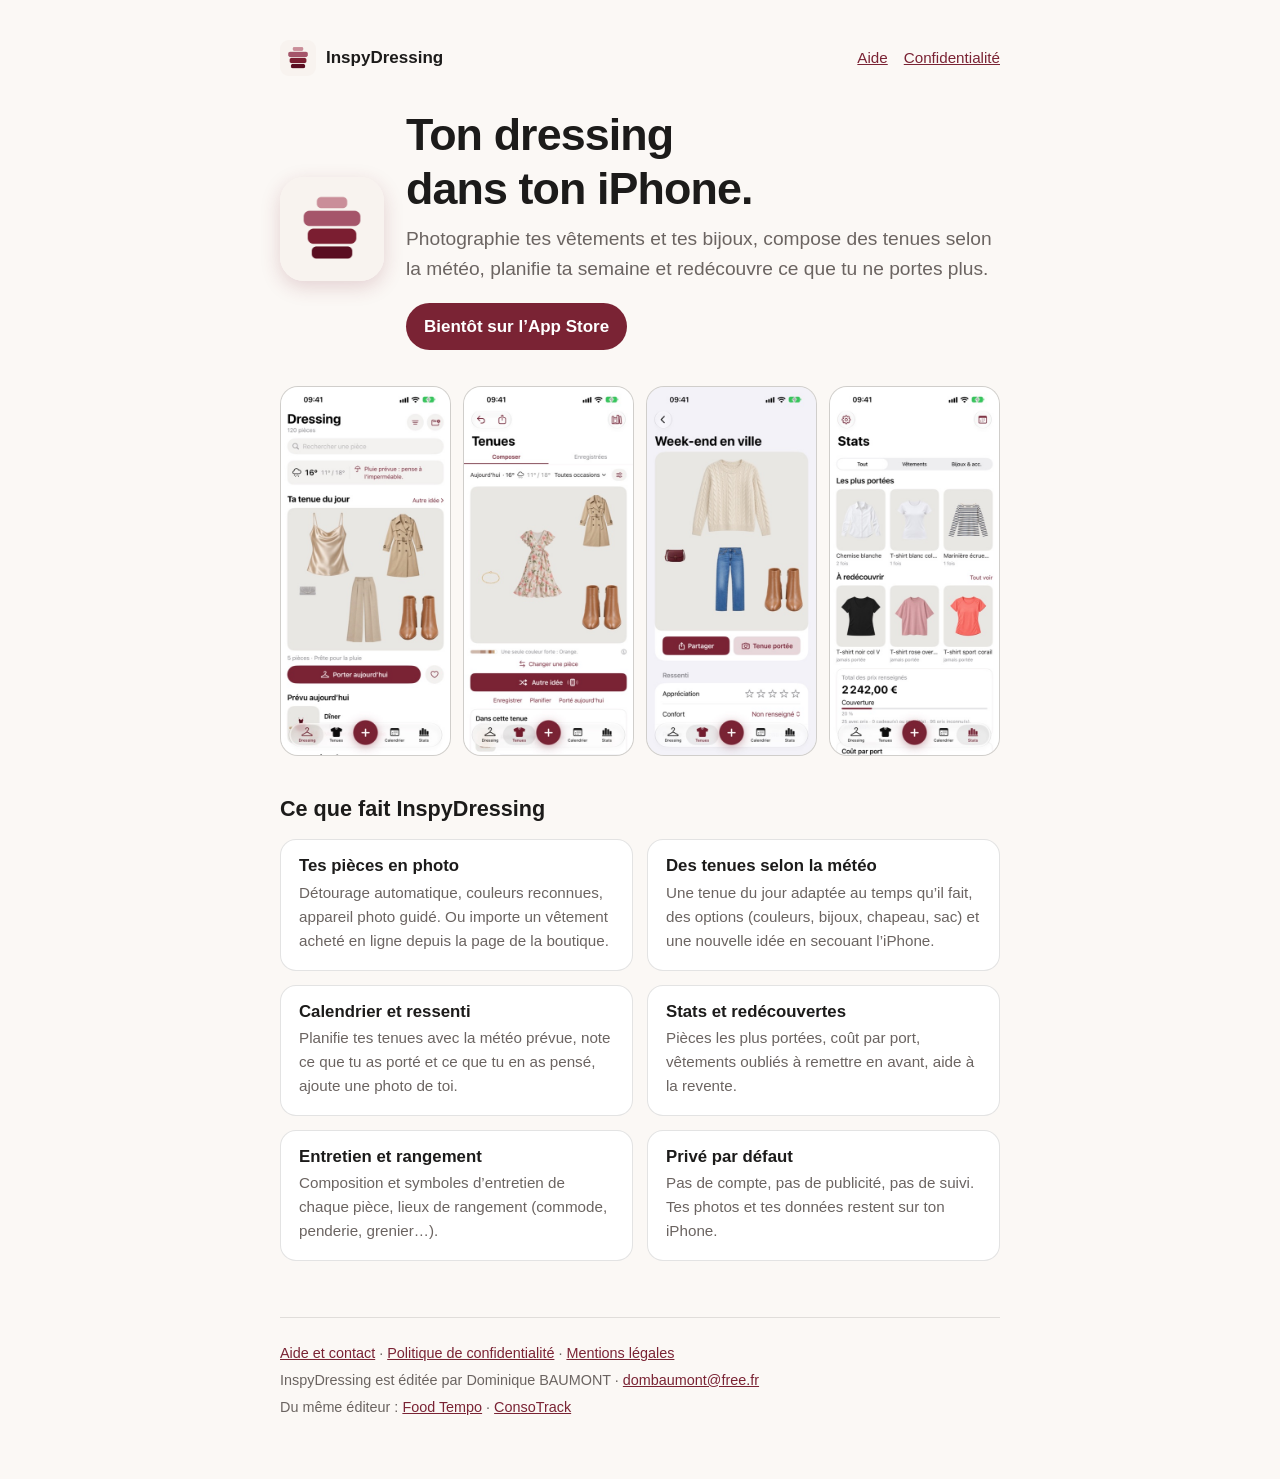
==== index.html @ 8d3197d7 "Publier le site InspyDressing : accueil, confidentialité et aide Co-Authored-By: Claude Opus 5.5 <no" ====
<!doctype html>
<html lang="fr">
<head>
<meta charset="utf-8">
<meta name="viewport" content="width=device-width, initial-scale=1, viewport-fit=cover">
<title>InspyDressing – Ton dressing dans ton iPhone</title>
<meta name="description" content="InspyDressing range ton dressing dans ton iPhone : tes vêtements en photo, des tenues selon la météo, un calendrier et des stats. Tes données restent sur ton iPhone.">
<meta property="og:title" content="InspyDressing">
<meta property="og:description" content="Ton dressing dans ton iPhone : des tenues selon la météo, sans compte ni publicité.">
<meta property="og:image" content="https://dombaumont.github.io/inspydressing/img/icone.png">
<link rel="icon" href="img/icone.png">
<link rel="apple-touch-icon" href="img/apple-touch-icon.png">
<link rel="stylesheet" href="style.css">
</head>
<body>
<div class="page">
  <nav class="top">
    <a class="brand" href="./"><img src="img/icone.png" alt="">InspyDressing</a>
    <div class="links"><a href="aide.html">Aide</a><a href="confidentialite.html">Confidentialité</a></div>
  </nav>

  <header class="hero">
    <img src="img/icone.png" alt="Icône d’InspyDressing">
    <div>
      <h1>Ton dressing dans ton iPhone.</h1>
      <p class="lead">Photographie tes vêtements et tes bijoux, compose des tenues selon la météo, planifie ta semaine et redécouvre ce que tu ne portes plus.</p>
      <span class="badge">Bientôt sur l’App Store</span>
    </div>
  </header>

  <div class="shots">
    <img src="img/01-accueil.jpg" alt="Accueil : météo du jour et tenue du jour" loading="lazy">
    <img src="img/03-composer.jpg" alt="Composer une tenue" loading="lazy">
    <img src="img/05-tenue.jpg" alt="Une tenue enregistrée, avec partage et photo portée" loading="lazy">
    <img src="img/08-stats.jpg" alt="Statistiques : pièces les plus portées et à redécouvrir" loading="lazy">
  </div>

  <h2>Ce que fait InspyDressing</h2>
  <div class="features">
    <div class="feature"><h3>Tes pièces en photo</h3><p>Détourage automatique, couleurs reconnues, appareil photo guidé. Ou importe un vêtement acheté en ligne depuis la page de la boutique.</p></div>
    <div class="feature"><h3>Des tenues selon la météo</h3><p>Une tenue du jour adaptée au temps qu’il fait, des options (couleurs, bijoux, chapeau, sac) et une nouvelle idée en secouant l’iPhone.</p></div>
    <div class="feature"><h3>Calendrier et ressenti</h3><p>Planifie tes tenues avec la météo prévue, note ce que tu as porté et ce que tu en as pensé, ajoute une photo de toi.</p></div>
    <div class="feature"><h3>Stats et redécouvertes</h3><p>Pièces les plus portées, coût par port, vêtements oubliés à remettre en avant, aide à la revente.</p></div>
    <div class="feature"><h3>Entretien et rangement</h3><p>Composition et symboles d’entretien de chaque pièce, lieux de rangement (commode, penderie, grenier…).</p></div>
    <div class="feature"><h3>Privé par défaut</h3><p>Pas de compte, pas de publicité, pas de suivi. Tes photos et tes données restent sur ton iPhone.</p></div>
  </div>

  <footer>
    <p><a href="aide.html">Aide et contact</a> · <a href="confidentialite.html">Politique de confidentialité</a> · <a href="confidentialite.html#mentions">Mentions légales</a></p>
    <p>InspyDressing est éditée par Dominique BAUMONT · <a href="mailto:dombaumont@free.fr">dombaumont@free.fr</a></p>
    <p>Du même éditeur : <a href="https://dombaumont.github.io/foodtempo/">Food Tempo</a> · <a href="https://dombaumont.github.io/ConsoTrack/">ConsoTrack</a></p>
  </footer>
</div>
</body>
</html>
---- style.css ----
:root {
  --bg: #fbf8f5; --surface: #ffffff; --ink: #1c1b1a; --muted: #6b6461;
  --line: rgba(28, 27, 26, 0.12); --accent: #7a2334; --accent-ink: #ffffff; --soft: #f6e8ea;
  --studio: #e9e7e3;
  color-scheme: light;
}
@media (prefers-color-scheme: dark) {
  :root:not([data-theme="light"]) {
    --bg: #141312; --surface: #1e1d1c; --ink: #edebe8; --muted: #a8a19d;
    --line: rgba(237, 235, 232, 0.12); --accent: #e3a0ab; --accent-ink: #141312; --soft: #3a2026;
    --studio: #2a2826;
    color-scheme: dark;
  }
}
:root[data-theme="dark"] {
  --bg: #141312; --surface: #1e1d1c; --ink: #edebe8; --muted: #a8a19d;
  --line: rgba(237, 235, 232, 0.12); --accent: #e3a0ab; --accent-ink: #141312; --soft: #3a2026;
  --studio: #2a2826;
  color-scheme: dark;
}

* { box-sizing: border-box; }
body {
  margin: 0; background: var(--bg); color: var(--ink);
  font: 17px/1.6 -apple-system, BlinkMacSystemFont, "SF Pro Text", "Helvetica Neue", Arial, sans-serif;
  -webkit-text-size-adjust: 100%;
}
.page {
  max-width: 760px; margin: 0 auto;
  padding-block: 40px 56px;
  padding-left: max(20px, env(safe-area-inset-left, 0px));
  padding-right: max(20px, env(safe-area-inset-right, 0px));
}
h1, h2, h3 { line-height: 1.2; text-wrap: balance; }
h1 { font-size: clamp(2rem, 6vw, 2.8rem); margin: 0 0 8px; letter-spacing: -0.02em; }
h2 { font-size: 1.35rem; margin: 40px 0 10px; }
h3 { font-size: 1.05rem; margin: 26px 0 6px; }
p, li { max-width: 65ch; }
a { color: var(--accent); }
.meta { color: var(--muted); margin: 0 0 28px; }
.summary { background: var(--soft); border-radius: 18px; padding: 18px 22px; }
.summary ul { margin: 8px 0 0; padding-left: 20px; }
.table-wrap { overflow-x: auto; }
table { width: 100%; border-collapse: collapse; font-size: 0.95rem; }
th, td { text-align: left; vertical-align: top; padding: 10px 8px; border-bottom: 1px solid var(--line); }
th { color: var(--muted); font-weight: 600; }
.small { color: var(--muted); font-size: 0.9rem; }
nav.top { display: flex; align-items: center; gap: 12px; margin-bottom: 32px; flex-wrap: wrap; }
nav.top a.brand { display: flex; align-items: center; gap: 10px; color: var(--ink); text-decoration: none; font-weight: 600; }
nav.top img { width: 36px; height: 36px; border-radius: 9px; }
nav.top .links { margin-left: auto; display: flex; gap: 16px; font-size: 0.95rem; }
footer {
  margin-top: 56px; padding-top: 20px; border-top: 1px solid var(--line);
  color: var(--muted); font-size: 0.9rem;
}
footer p { margin: 4px 0; }

/* Home */
.hero { display: grid; grid-template-columns: auto 1fr; gap: 22px; align-items: center; margin-top: 8px; }
.hero img { width: 104px; height: 104px; border-radius: 24px; box-shadow: 0 6px 20px rgba(122, 35, 52, 0.18); }
.hero p.lead { font-size: 1.2rem; color: var(--muted); margin: 0; }
.badge {
  display: inline-block; margin-top: 18px; padding: 10px 18px; border-radius: 999px;
  background: var(--accent); color: var(--accent-ink); font-weight: 600; text-decoration: none;
}
.shots { display: grid; grid-template-columns: repeat(4, minmax(0, 1fr)); gap: 12px; margin: 36px 0 8px; }
.shots img { width: 100%; max-width: 100%; border-radius: 18px; border: 1px solid var(--line); background: var(--studio); }
.features { display: grid; grid-template-columns: repeat(2, minmax(0, 1fr)); gap: 14px; margin-top: 18px; }
.feature { background: var(--surface); border: 1px solid var(--line); border-radius: 16px; padding: 16px 18px; min-width: 0; }
.feature h3 { margin: 0 0 4px; }
.feature p { margin: 0; color: var(--muted); font-size: 0.95rem; }
details { border-bottom: 1px solid var(--line); padding: 12px 0; }
details summary { cursor: pointer; font-weight: 600; }
details p, details ul { margin: 8px 0 0; }

@media (max-width: 640px) {
  .hero { grid-template-columns: 1fr; }
  .shots { grid-template-columns: repeat(2, minmax(0, 1fr)); }
  .features { grid-template-columns: 1fr; }
  nav.top .links { margin-left: 0; width: 100%; }
}
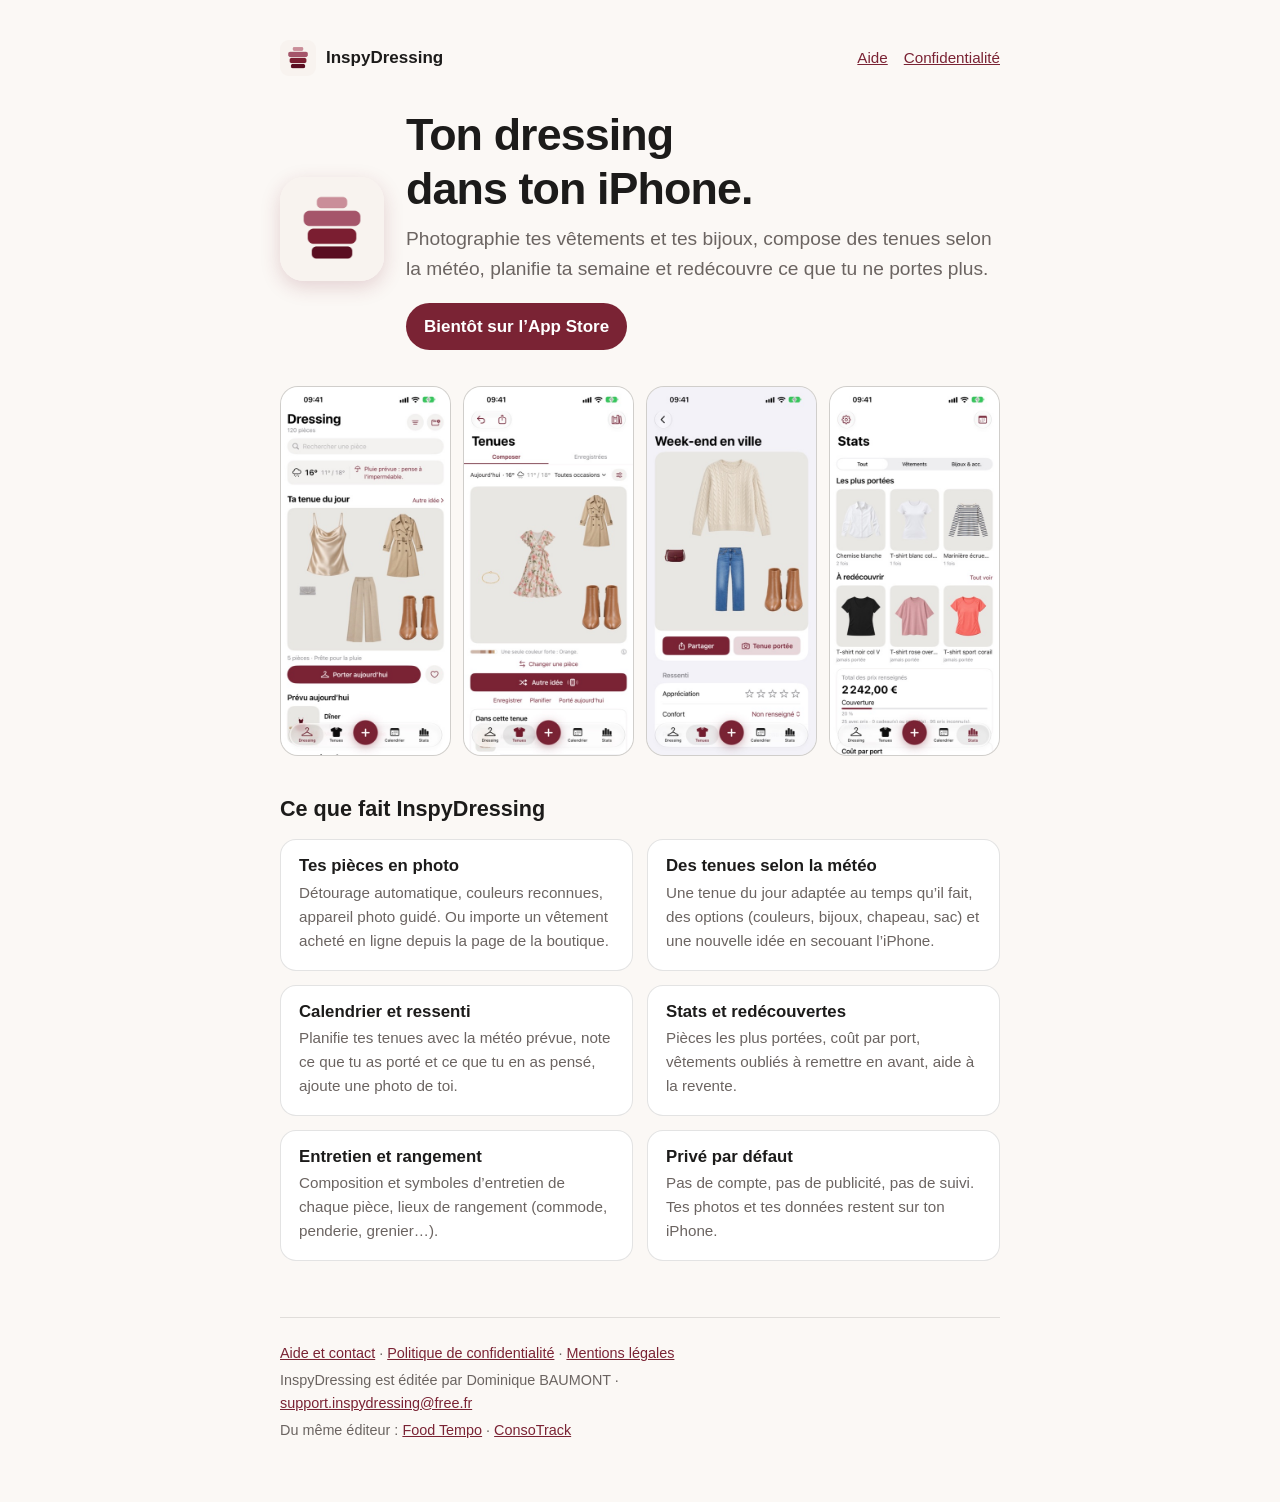
==== commit 2a3684cc: "Utiliser l’adresse support.inspydressing@free.fr comme contact Co-Authored-By: Claude Opus 5.5 <nore" ====
--- a/index.html
+++ b/index.html
@@ -47,7 +47,7 @@
 
   <footer>
     <p><a href="aide.html">Aide et contact</a> · <a href="confidentialite.html">Politique de confidentialité</a> · <a href="confidentialite.html#mentions">Mentions légales</a></p>
-    <p>InspyDressing est éditée par Dominique BAUMONT · <a href="mailto:dombaumont@free.fr">dombaumont@free.fr</a></p>
+    <p>InspyDressing est éditée par Dominique BAUMONT · <a href="mailto:support.inspydressing@free.fr">support.inspydressing@free.fr</a></p>
     <p>Du même éditeur : <a href="https://dombaumont.github.io/foodtempo/">Food Tempo</a> · <a href="https://dombaumont.github.io/ConsoTrack/">ConsoTrack</a></p>
   </footer>
 </div>
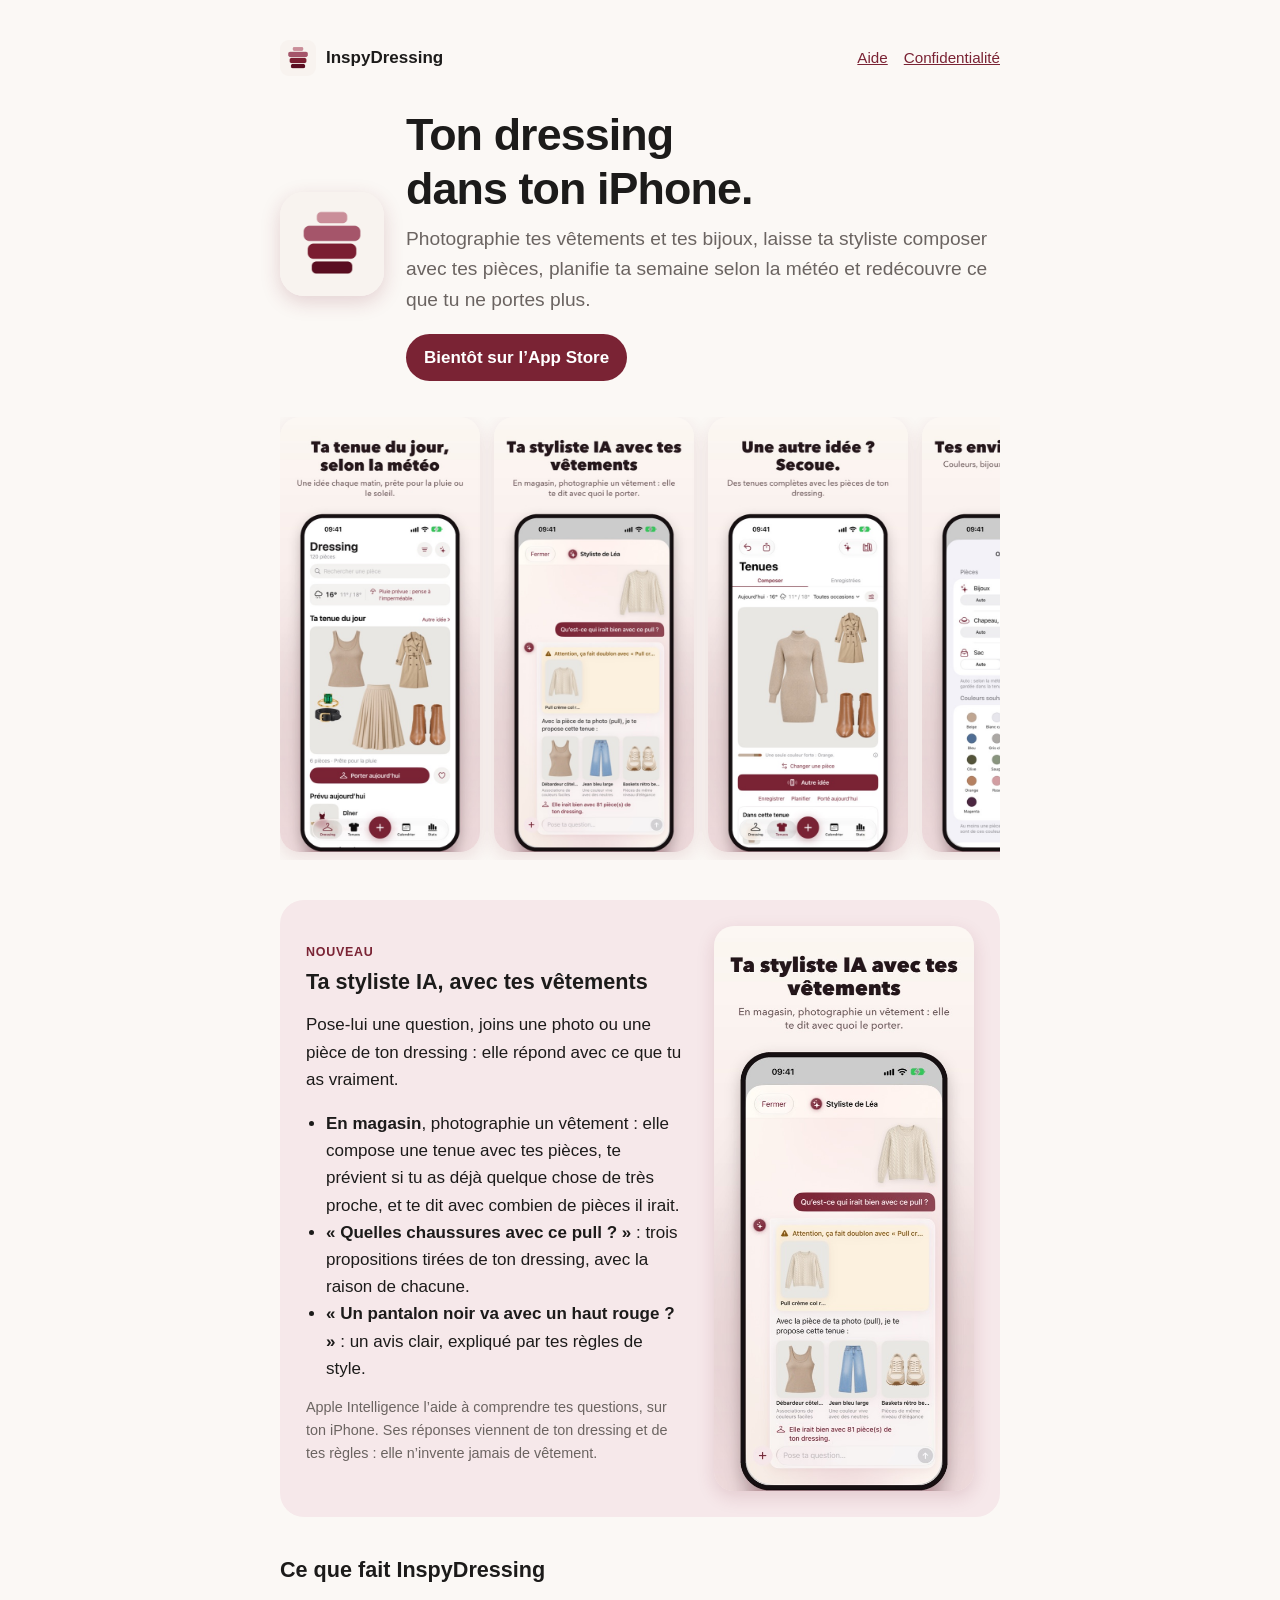
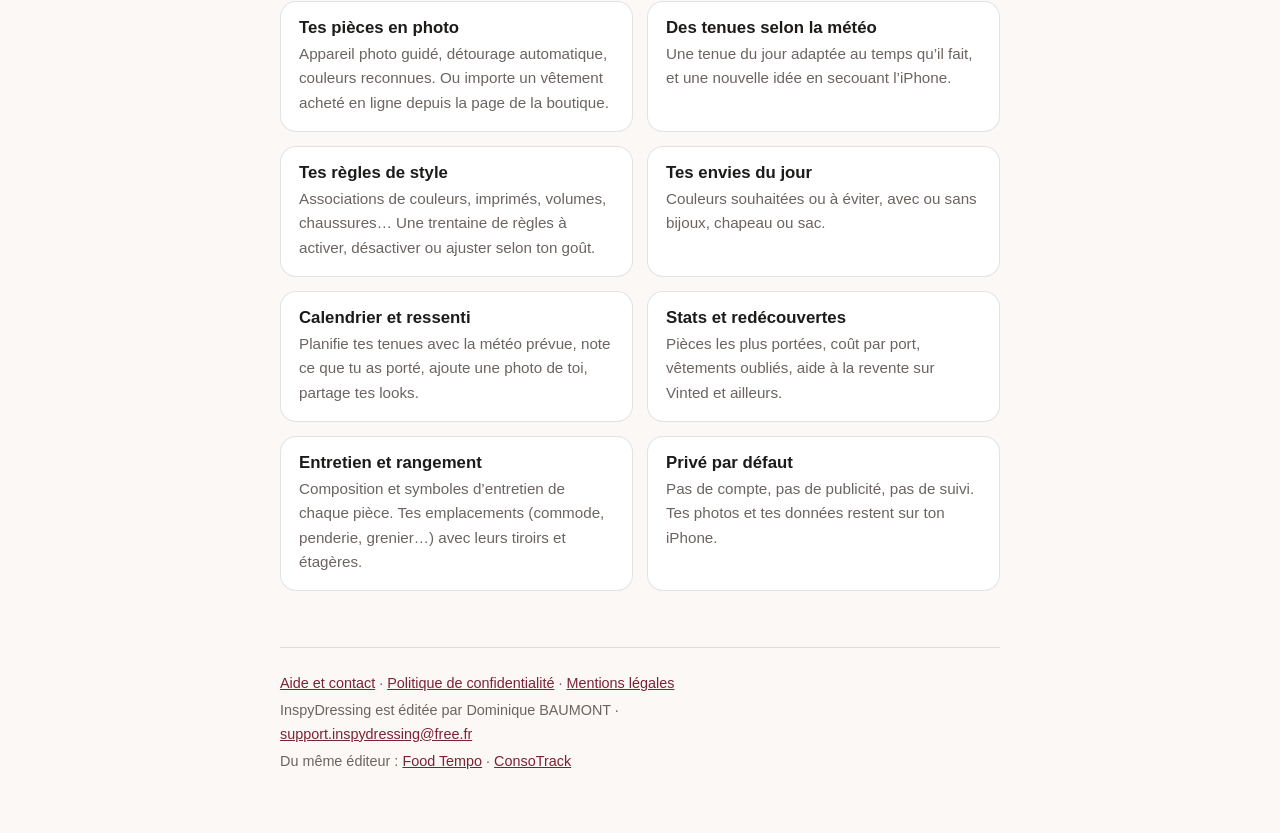
==== commit 35ddde3b: "Mettre à jour le site : styliste IA, nouvelles captures, aide et confidentialité Co-Authored-By: Cla" ====
--- a/index.html
+++ b/index.html
@@ -3,11 +3,11 @@
 <head>
 <meta charset="utf-8">
 <meta name="viewport" content="width=device-width, initial-scale=1, viewport-fit=cover">
-<title>InspyDressing – Ton dressing dans ton iPhone</title>
-<meta name="description" content="InspyDressing range ton dressing dans ton iPhone : tes vêtements en photo, des tenues selon la météo, un calendrier et des stats. Tes données restent sur ton iPhone.">
+<title>InspyDressing – Ton dressing et ta styliste IA</title>
+<meta name="description" content="InspyDressing range ton dressing dans ton iPhone : tes vêtements en photo, une styliste IA qui compose avec tes pièces, des tenues selon la météo. Tes données restent sur ton iPhone.">
 <meta property="og:title" content="InspyDressing">
-<meta property="og:description" content="Ton dressing dans ton iPhone : des tenues selon la météo, sans compte ni publicité.">
-<meta property="og:image" content="https://dombaumont.github.io/inspydressing/img/icone.png">
+<meta property="og:description" content="Ton dressing dans ton iPhone, avec une styliste IA qui compose avec tes vêtements. Sans compte ni publicité.">
+<meta property="og:image" content="https://dombaumont.github.io/inspydressing/img/02-styliste.jpg">
 <link rel="icon" href="img/icone.png">
 <link rel="apple-touch-icon" href="img/apple-touch-icon.png">
 <link rel="stylesheet" href="style.css">
@@ -23,25 +23,44 @@
     <img src="img/icone.png" alt="Icône d’InspyDressing">
     <div>
       <h1>Ton dressing dans ton iPhone.</h1>
-      <p class="lead">Photographie tes vêtements et tes bijoux, compose des tenues selon la météo, planifie ta semaine et redécouvre ce que tu ne portes plus.</p>
+      <p class="lead">Photographie tes vêtements et tes bijoux, laisse ta styliste composer avec tes pièces, planifie ta semaine selon la météo et redécouvre ce que tu ne portes plus.</p>
       <span class="badge">Bientôt sur l’App Store</span>
     </div>
   </header>
 
-  <div class="shots">
-    <img src="img/01-accueil.jpg" alt="Accueil : météo du jour et tenue du jour" loading="lazy">
-    <img src="img/03-composer.jpg" alt="Composer une tenue" loading="lazy">
-    <img src="img/05-tenue.jpg" alt="Une tenue enregistrée, avec partage et photo portée" loading="lazy">
-    <img src="img/08-stats.jpg" alt="Statistiques : pièces les plus portées et à redécouvrir" loading="lazy">
+  <div class="shots" role="list" aria-label="Captures de l’app">
+    <img role="listitem" src="img/01-accueil.jpg" alt="Ta tenue du jour, selon la météo" loading="lazy">
+    <img role="listitem" src="img/02-styliste.jpg" alt="Ta styliste IA avec tes vêtements" loading="lazy">
+    <img role="listitem" src="img/03-composer.jpg" alt="Une autre idée de tenue en secouant l’iPhone" loading="lazy">
+    <img role="listitem" src="img/05-options.jpg" alt="Options de la tenue : couleurs, bijoux, chapeau, sac" loading="lazy">
+    <img role="listitem" src="img/09-stats.jpg" alt="Redécouvre ton dressing : statistiques" loading="lazy">
+    <img role="listitem" src="img/10-fiche.jpg" alt="Chaque pièce en détail" loading="lazy">
   </div>
+
+  <section class="highlight">
+    <div>
+      <span class="tag">Nouveau</span>
+      <h2>Ta styliste IA, avec tes vêtements</h2>
+      <p>Pose-lui une question, joins une photo ou une pièce de ton dressing : elle répond avec ce que tu as vraiment.</p>
+      <ul>
+        <li><strong>En magasin</strong>, photographie un vêtement : elle compose une tenue avec tes pièces, te prévient si tu as déjà quelque chose de très proche, et te dit avec combien de pièces il irait.</li>
+        <li><strong>« Quelles chaussures avec ce pull ? »</strong> : trois propositions tirées de ton dressing, avec la raison de chacune.</li>
+        <li><strong>« Un pantalon noir va avec un haut rouge ? »</strong> : un avis clair, expliqué par tes règles de style.</li>
+      </ul>
+      <p class="small">Apple Intelligence l’aide à comprendre tes questions, sur ton iPhone. Ses réponses viennent de ton dressing et de tes règles : elle n’invente jamais de vêtement.</p>
+    </div>
+    <img src="img/02-styliste.jpg" alt="La styliste propose une tenue autour d’un pull photographié en magasin" loading="lazy">
+  </section>
 
   <h2>Ce que fait InspyDressing</h2>
   <div class="features">
-    <div class="feature"><h3>Tes pièces en photo</h3><p>Détourage automatique, couleurs reconnues, appareil photo guidé. Ou importe un vêtement acheté en ligne depuis la page de la boutique.</p></div>
-    <div class="feature"><h3>Des tenues selon la météo</h3><p>Une tenue du jour adaptée au temps qu’il fait, des options (couleurs, bijoux, chapeau, sac) et une nouvelle idée en secouant l’iPhone.</p></div>
-    <div class="feature"><h3>Calendrier et ressenti</h3><p>Planifie tes tenues avec la météo prévue, note ce que tu as porté et ce que tu en as pensé, ajoute une photo de toi.</p></div>
-    <div class="feature"><h3>Stats et redécouvertes</h3><p>Pièces les plus portées, coût par port, vêtements oubliés à remettre en avant, aide à la revente.</p></div>
-    <div class="feature"><h3>Entretien et rangement</h3><p>Composition et symboles d’entretien de chaque pièce, lieux de rangement (commode, penderie, grenier…).</p></div>
+    <div class="feature"><h3>Tes pièces en photo</h3><p>Appareil photo guidé, détourage automatique, couleurs reconnues. Ou importe un vêtement acheté en ligne depuis la page de la boutique.</p></div>
+    <div class="feature"><h3>Des tenues selon la météo</h3><p>Une tenue du jour adaptée au temps qu’il fait, et une nouvelle idée en secouant l’iPhone.</p></div>
+    <div class="feature"><h3>Tes règles de style</h3><p>Associations de couleurs, imprimés, volumes, chaussures… Une trentaine de règles à activer, désactiver ou ajuster selon ton goût.</p></div>
+    <div class="feature"><h3>Tes envies du jour</h3><p>Couleurs souhaitées ou à éviter, avec ou sans bijoux, chapeau ou sac.</p></div>
+    <div class="feature"><h3>Calendrier et ressenti</h3><p>Planifie tes tenues avec la météo prévue, note ce que tu as porté, ajoute une photo de toi, partage tes looks.</p></div>
+    <div class="feature"><h3>Stats et redécouvertes</h3><p>Pièces les plus portées, coût par port, vêtements oubliés, aide à la revente sur Vinted et ailleurs.</p></div>
+    <div class="feature"><h3>Entretien et rangement</h3><p>Composition et symboles d’entretien de chaque pièce. Tes emplacements (commode, penderie, grenier…) avec leurs tiroirs et étagères.</p></div>
     <div class="feature"><h3>Privé par défaut</h3><p>Pas de compte, pas de publicité, pas de suivi. Tes photos et tes données restent sur ton iPhone.</p></div>
   </div>
 
--- a/style.css
+++ b/style.css
@@ -63,8 +63,26 @@
   display: inline-block; margin-top: 18px; padding: 10px 18px; border-radius: 999px;
   background: var(--accent); color: var(--accent-ink); font-weight: 600; text-decoration: none;
 }
-.shots { display: grid; grid-template-columns: repeat(4, minmax(0, 1fr)); gap: 12px; margin: 36px 0 8px; }
-.shots img { width: 100%; max-width: 100%; border-radius: 18px; border: 1px solid var(--line); background: var(--studio); }
+.shots {
+  display: grid; grid-auto-flow: column; grid-auto-columns: minmax(200px, 1fr);
+  gap: 14px; margin: 36px 0 8px; overflow-x: auto; scroll-snap-type: x mandatory;
+  padding-bottom: 8px; -webkit-overflow-scrolling: touch;
+}
+.shots img {
+  width: 100%; max-width: 100%; border-radius: 20px; scroll-snap-align: start;
+  box-shadow: 0 6px 18px rgba(122, 35, 52, 0.12);
+}
+.highlight {
+  display: grid; grid-template-columns: minmax(0, 1fr) minmax(0, 260px); gap: 28px; align-items: center;
+  background: var(--soft); border-radius: 24px; padding: 26px; margin-top: 40px;
+}
+.highlight h2 { margin-top: 0; }
+.highlight img { width: 100%; max-width: 100%; border-radius: 20px; box-shadow: 0 6px 18px rgba(122, 35, 52, 0.15); }
+.highlight ul { margin: 10px 0 0; padding-left: 20px; }
+.tag {
+  display: inline-block; font-size: 0.78rem; font-weight: 700; letter-spacing: 0.06em; text-transform: uppercase;
+  color: var(--accent); margin-bottom: 6px;
+}
 .features { display: grid; grid-template-columns: repeat(2, minmax(0, 1fr)); gap: 14px; margin-top: 18px; }
 .feature { background: var(--surface); border: 1px solid var(--line); border-radius: 16px; padding: 16px 18px; min-width: 0; }
 .feature h3 { margin: 0 0 4px; }
@@ -75,7 +93,9 @@
 
 @media (max-width: 640px) {
   .hero { grid-template-columns: 1fr; }
-  .shots { grid-template-columns: repeat(2, minmax(0, 1fr)); }
+  .shots { grid-auto-columns: 62%; }
+  .highlight { grid-template-columns: 1fr; padding: 20px; }
+  .highlight img { max-width: 260px; justify-self: center; }
   .features { grid-template-columns: 1fr; }
   nav.top .links { margin-left: 0; width: 100%; }
 }
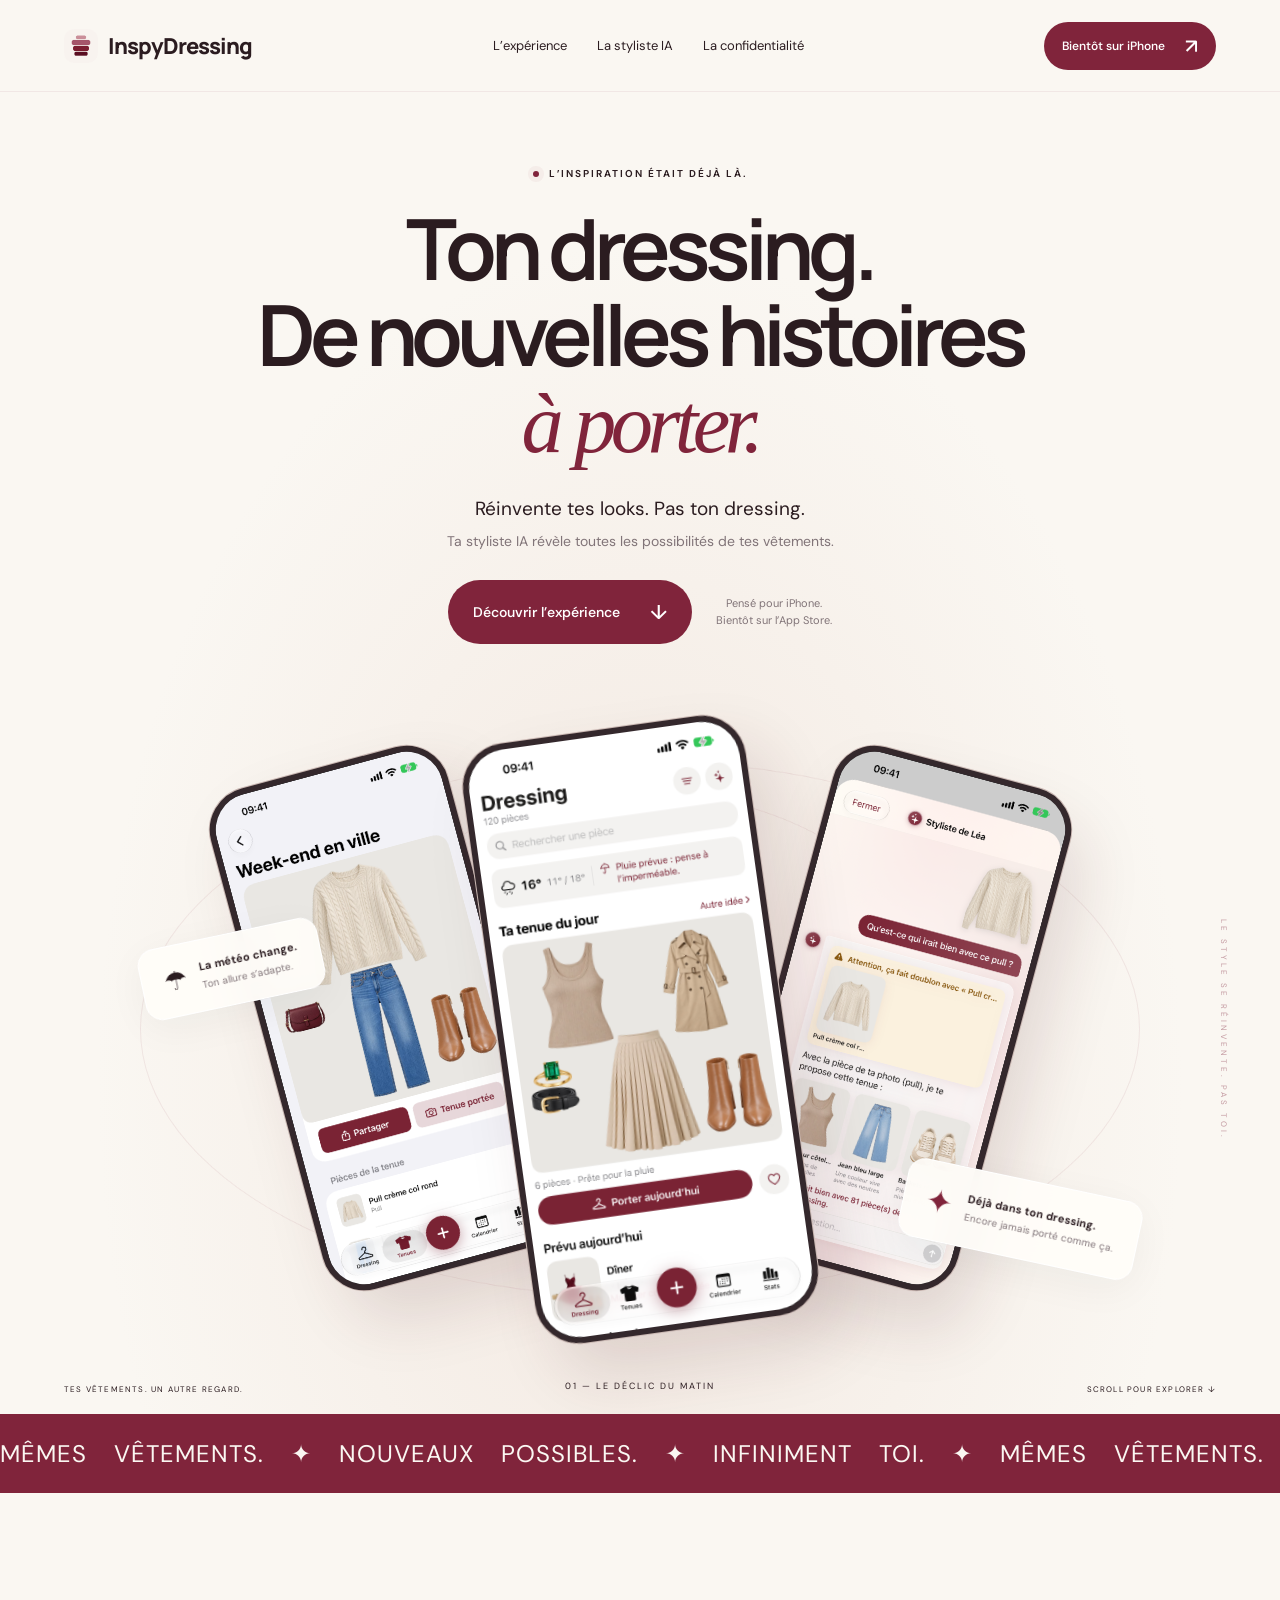
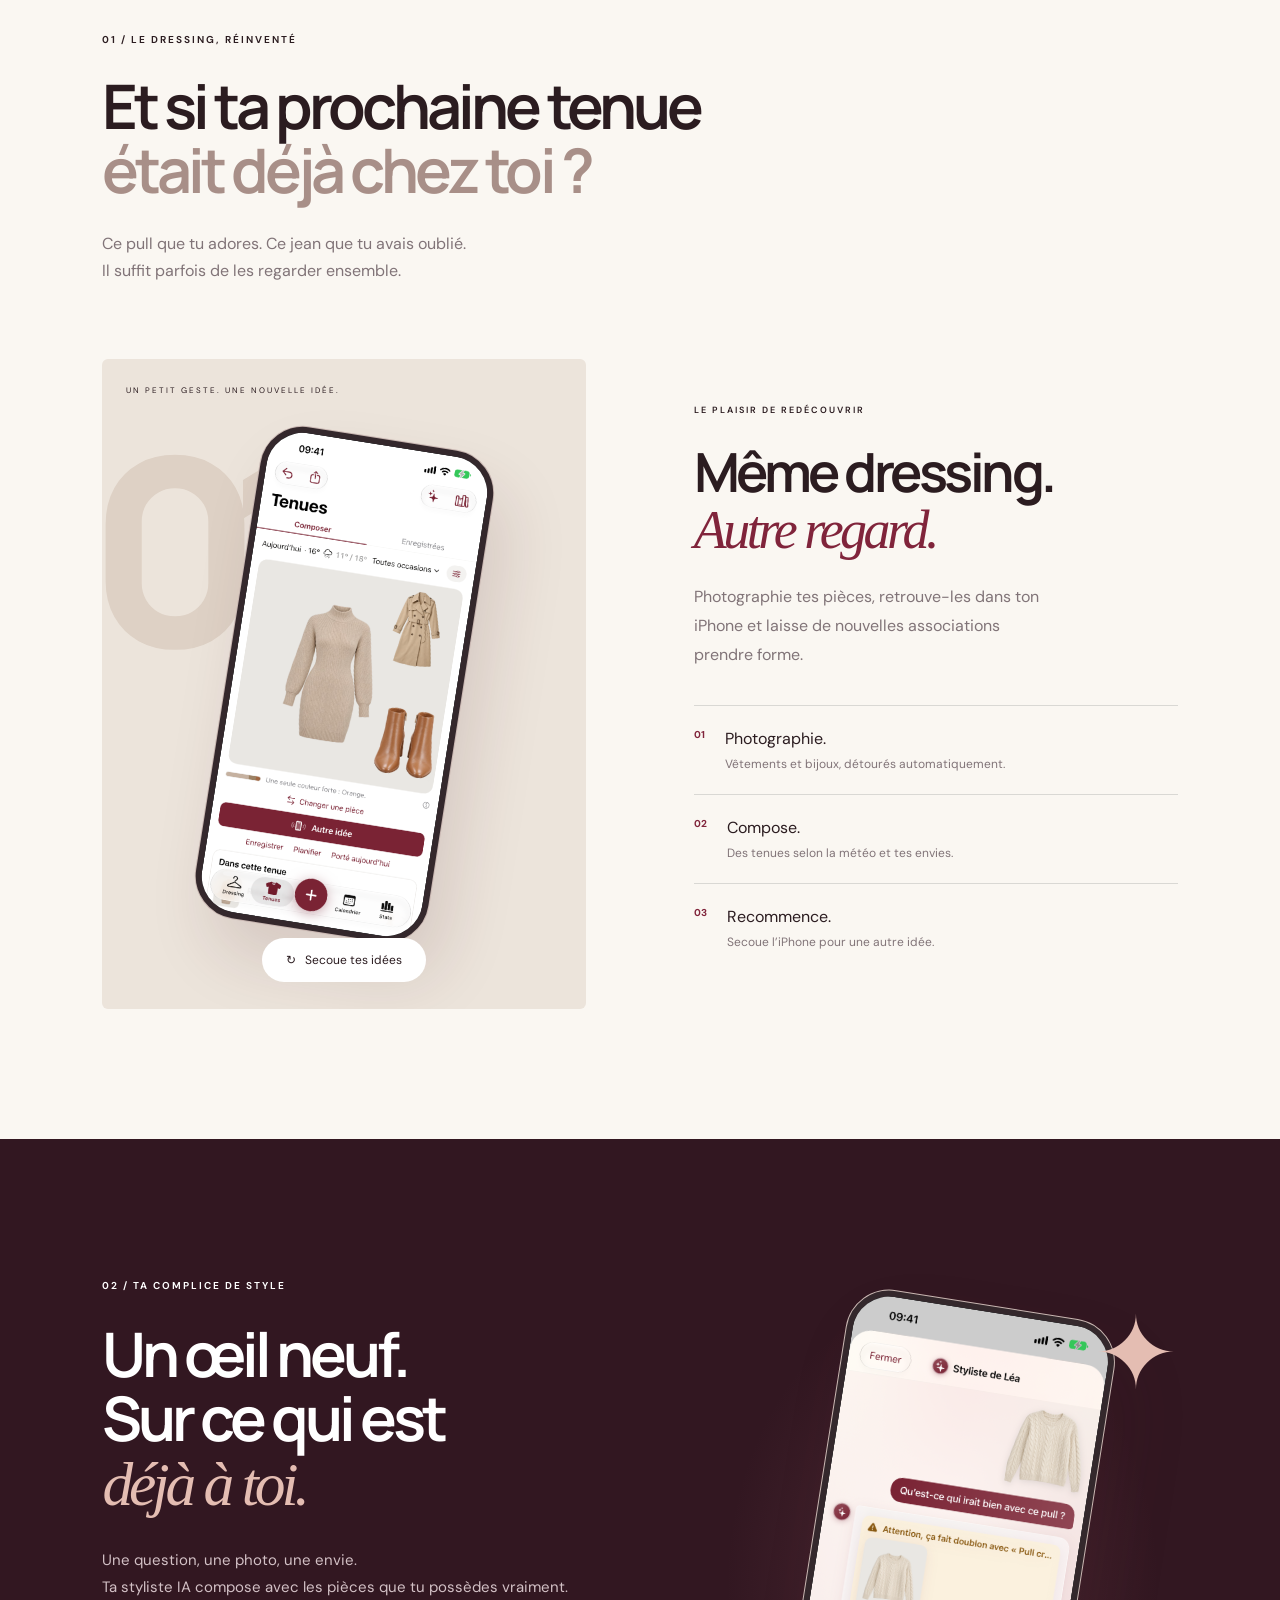
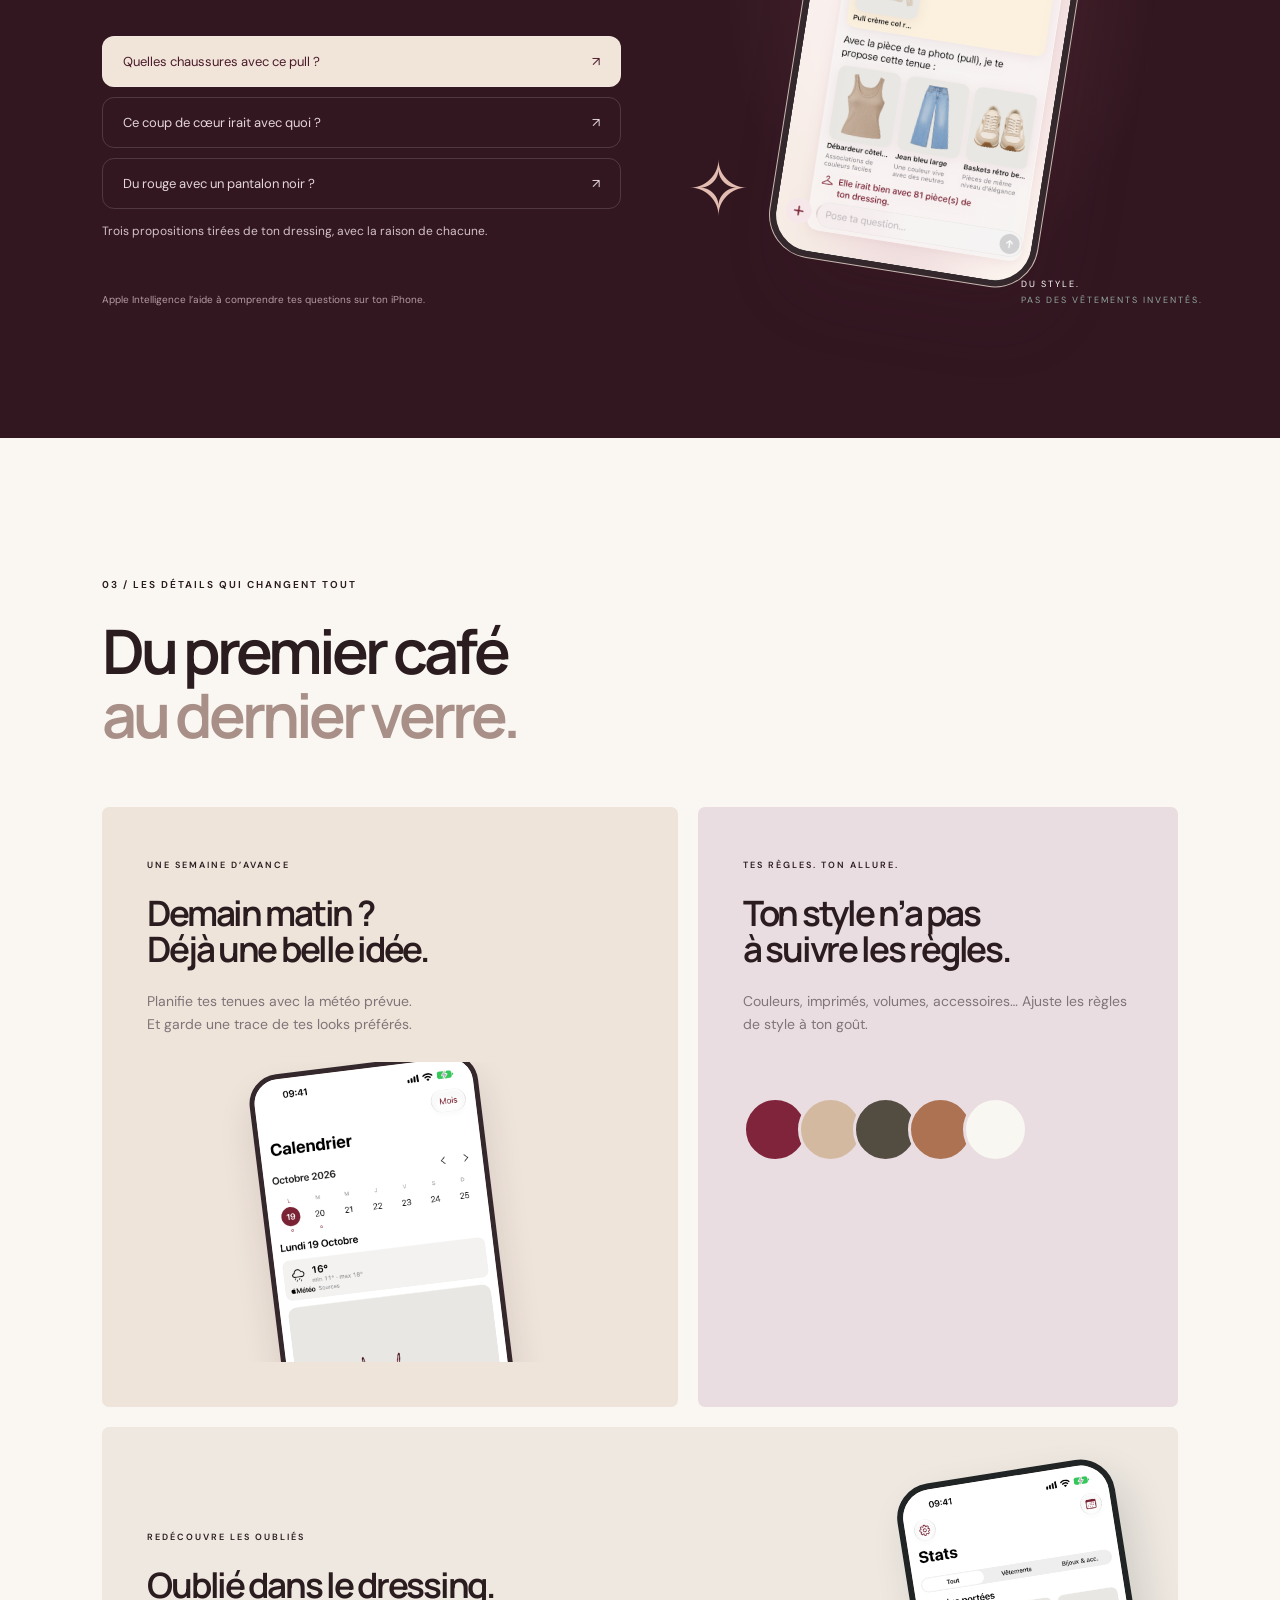
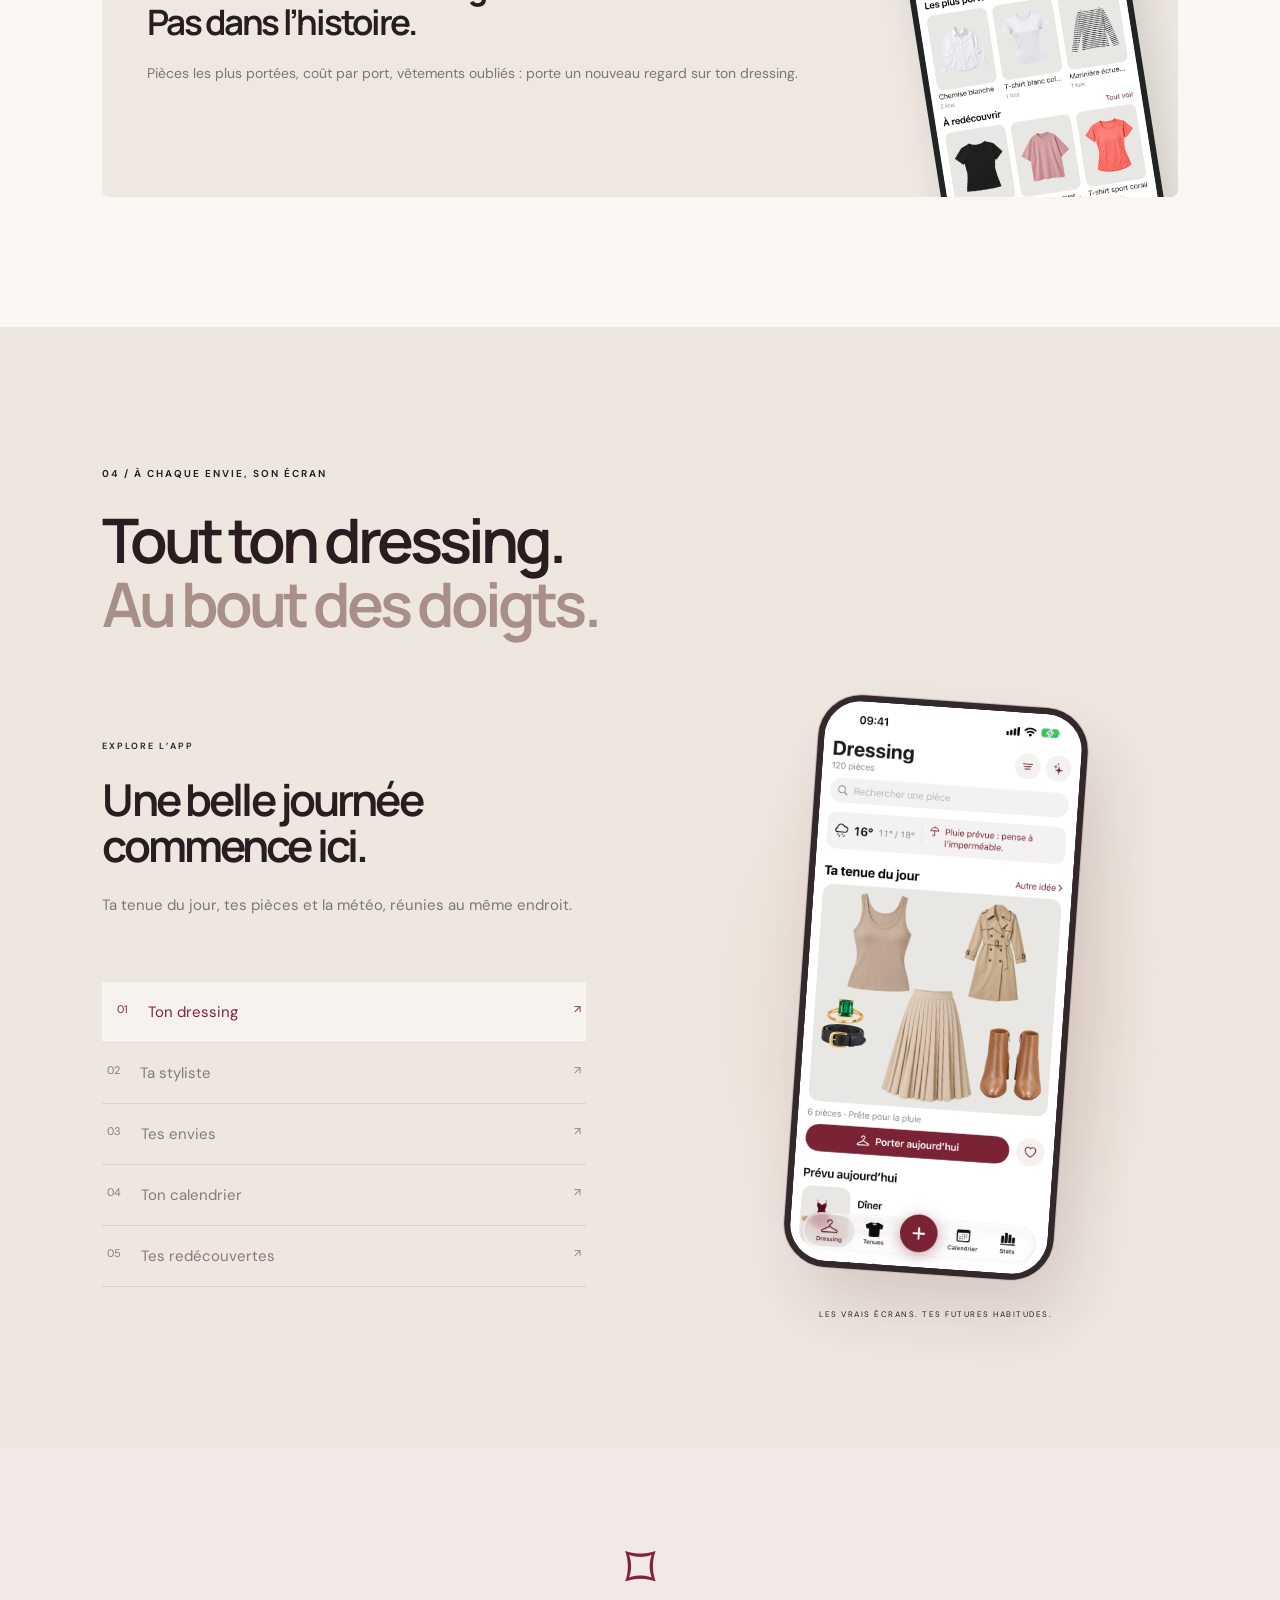
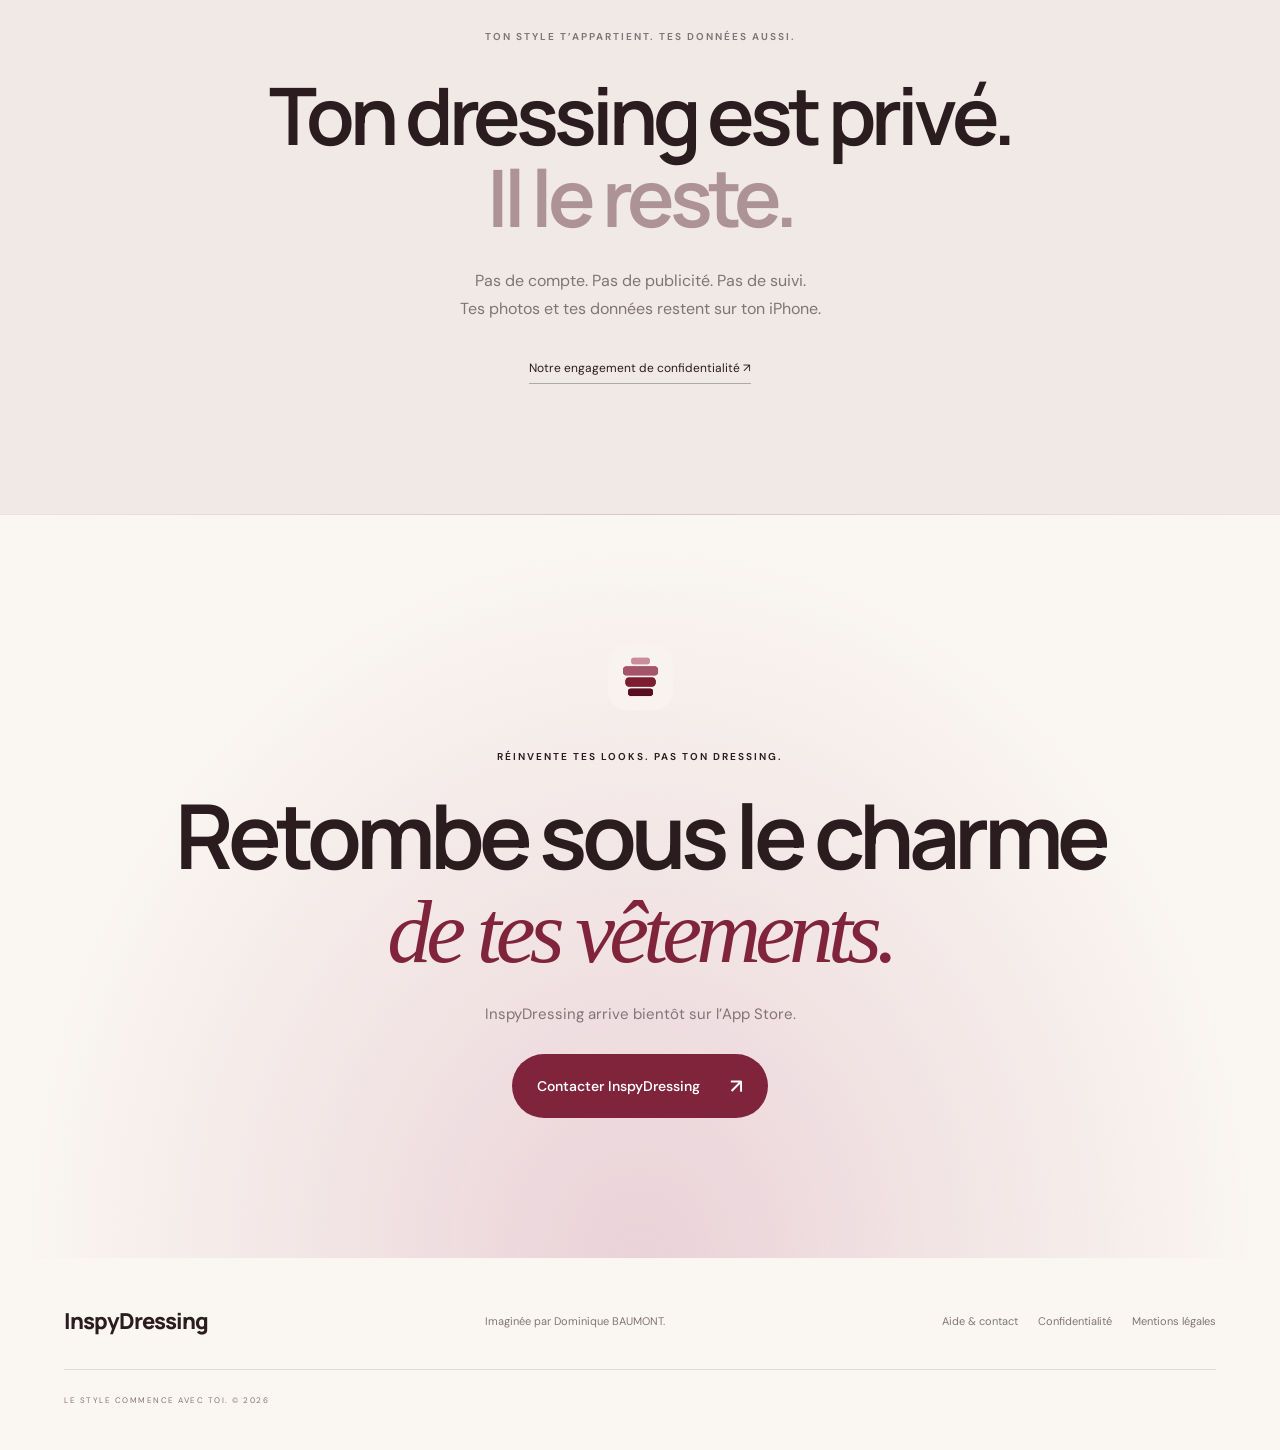
==== commit 61f7d5e9: "Refondre la landing page avec animations et captures de l’app" ====
--- a/index.html
+++ b/index.html
@@ -1,74 +1 @@
-<!doctype html>
-<html lang="fr">
-<head>
-<meta charset="utf-8">
-<meta name="viewport" content="width=device-width, initial-scale=1, viewport-fit=cover">
-<title>InspyDressing – Ton dressing et ta styliste IA</title>
-<meta name="description" content="InspyDressing range ton dressing dans ton iPhone : tes vêtements en photo, une styliste IA qui compose avec tes pièces, des tenues selon la météo. Tes données restent sur ton iPhone.">
-<meta property="og:title" content="InspyDressing">
-<meta property="og:description" content="Ton dressing dans ton iPhone, avec une styliste IA qui compose avec tes vêtements. Sans compte ni publicité.">
-<meta property="og:image" content="https://dombaumont.github.io/inspydressing/img/02-styliste.jpg">
-<link rel="icon" href="img/icone.png">
-<link rel="apple-touch-icon" href="img/apple-touch-icon.png">
-<link rel="stylesheet" href="style.css">
-</head>
-<body>
-<div class="page">
-  <nav class="top">
-    <a class="brand" href="./"><img src="img/icone.png" alt="">InspyDressing</a>
-    <div class="links"><a href="aide.html">Aide</a><a href="confidentialite.html">Confidentialité</a></div>
-  </nav>
-
-  <header class="hero">
-    <img src="img/icone.png" alt="Icône d’InspyDressing">
-    <div>
-      <h1>Ton dressing dans ton iPhone.</h1>
-      <p class="lead">Photographie tes vêtements et tes bijoux, laisse ta styliste composer avec tes pièces, planifie ta semaine selon la météo et redécouvre ce que tu ne portes plus.</p>
-      <span class="badge">Bientôt sur l’App Store</span>
-    </div>
-  </header>
-
-  <div class="shots" role="list" aria-label="Captures de l’app">
-    <img role="listitem" src="img/01-accueil.jpg" alt="Ta tenue du jour, selon la météo" loading="lazy">
-    <img role="listitem" src="img/02-styliste.jpg" alt="Ta styliste IA avec tes vêtements" loading="lazy">
-    <img role="listitem" src="img/03-composer.jpg" alt="Une autre idée de tenue en secouant l’iPhone" loading="lazy">
-    <img role="listitem" src="img/05-options.jpg" alt="Options de la tenue : couleurs, bijoux, chapeau, sac" loading="lazy">
-    <img role="listitem" src="img/09-stats.jpg" alt="Redécouvre ton dressing : statistiques" loading="lazy">
-    <img role="listitem" src="img/10-fiche.jpg" alt="Chaque pièce en détail" loading="lazy">
-  </div>
-
-  <section class="highlight">
-    <div>
-      <span class="tag">Nouveau</span>
-      <h2>Ta styliste IA, avec tes vêtements</h2>
-      <p>Pose-lui une question, joins une photo ou une pièce de ton dressing : elle répond avec ce que tu as vraiment.</p>
-      <ul>
-        <li><strong>En magasin</strong>, photographie un vêtement : elle compose une tenue avec tes pièces, te prévient si tu as déjà quelque chose de très proche, et te dit avec combien de pièces il irait.</li>
-        <li><strong>« Quelles chaussures avec ce pull ? »</strong> : trois propositions tirées de ton dressing, avec la raison de chacune.</li>
-        <li><strong>« Un pantalon noir va avec un haut rouge ? »</strong> : un avis clair, expliqué par tes règles de style.</li>
-      </ul>
-      <p class="small">Apple Intelligence l’aide à comprendre tes questions, sur ton iPhone. Ses réponses viennent de ton dressing et de tes règles : elle n’invente jamais de vêtement.</p>
-    </div>
-    <img src="img/02-styliste.jpg" alt="La styliste propose une tenue autour d’un pull photographié en magasin" loading="lazy">
-  </section>
-
-  <h2>Ce que fait InspyDressing</h2>
-  <div class="features">
-    <div class="feature"><h3>Tes pièces en photo</h3><p>Appareil photo guidé, détourage automatique, couleurs reconnues. Ou importe un vêtement acheté en ligne depuis la page de la boutique.</p></div>
-    <div class="feature"><h3>Des tenues selon la météo</h3><p>Une tenue du jour adaptée au temps qu’il fait, et une nouvelle idée en secouant l’iPhone.</p></div>
-    <div class="feature"><h3>Tes règles de style</h3><p>Associations de couleurs, imprimés, volumes, chaussures… Une trentaine de règles à activer, désactiver ou ajuster selon ton goût.</p></div>
-    <div class="feature"><h3>Tes envies du jour</h3><p>Couleurs souhaitées ou à éviter, avec ou sans bijoux, chapeau ou sac.</p></div>
-    <div class="feature"><h3>Calendrier et ressenti</h3><p>Planifie tes tenues avec la météo prévue, note ce que tu as porté, ajoute une photo de toi, partage tes looks.</p></div>
-    <div class="feature"><h3>Stats et redécouvertes</h3><p>Pièces les plus portées, coût par port, vêtements oubliés, aide à la revente sur Vinted et ailleurs.</p></div>
-    <div class="feature"><h3>Entretien et rangement</h3><p>Composition et symboles d’entretien de chaque pièce. Tes emplacements (commode, penderie, grenier…) avec leurs tiroirs et étagères.</p></div>
-    <div class="feature"><h3>Privé par défaut</h3><p>Pas de compte, pas de publicité, pas de suivi. Tes photos et tes données restent sur ton iPhone.</p></div>
-  </div>
-
-  <footer>
-    <p><a href="aide.html">Aide et contact</a> · <a href="confidentialite.html">Politique de confidentialité</a> · <a href="confidentialite.html#mentions">Mentions légales</a></p>
-    <p>InspyDressing est éditée par Dominique BAUMONT · <a href="mailto:support.inspydressing@free.fr">support.inspydressing@free.fr</a></p>
-    <p>Du même éditeur : <a href="https://dombaumont.github.io/foodtempo/">Food Tempo</a> · <a href="https://dombaumont.github.io/ConsoTrack/">ConsoTrack</a></p>
-  </footer>
-</div>
-</body>
-</html>
+<!doctype html><html lang="fr"><head><meta charset="utf-8"><meta name="viewport" content="width=device-width,initial-scale=1"><title>InspyDressing — Réinvente tes looks. Pas ton dressing.</title><meta name="description" content="Tes vêtements. Mille possibilités. Découvre InspyDressing, ton dressing et ta styliste IA sur iPhone."><link rel="icon" href="assets/icone.png"><link rel="stylesheet" href="style.css"></head><body><div class="progress"></div><nav><a class="brand" href="#"><img src="assets/icone.png" alt="">InspyDressing<span>®</span></a><div class="navlinks"><a href="#experience">L’expérience</a><a href="#styliste">La styliste IA</a><a href="#prive">La confidentialité</a></div><a class="pill small" href="#bientot">Bientôt sur iPhone <span>↗</span></a></nav><main><header class="hero"><div class="hero-copy"><p class="eyebrow"><span class="dot"></span> L’INSPIRATION ÉTAIT DÉJÀ LÀ.</p><h1>Ton dressing.<br>De nouvelles histoires<br><em>à porter.</em></h1><p class="intro">Réinvente tes looks. Pas ton dressing.<br><span>Ta styliste IA révèle toutes les possibilités de tes vêtements.</span></p><div class="actions"><a class="pill" href="#experience">Découvrir l’expérience <span>↓</span></a><span class="availability">Pensé pour iPhone.<br>Bientôt sur l’App Store.</span></div><div class="hero-bottom"><span>TES VÊTEMENTS. UN AUTRE REGARD.</span><span>SCROLL POUR EXPLORER ↓</span></div></div><div class="hero-art" aria-label="Aperçu de l’application InspyDressing"><span class="orbit orbit-one"></span><span class="orbit orbit-two"></span><span class="vertical-label">LE STYLE SE RÉINVENTE. PAS TOI.</span><div class="floating tag-weather">☂ <div><b>La météo change.</b><small>Ton allure s’adapte.</small></div></div><div class="phone hero-side side-left"><img src="assets/06-tenue.png" alt="Une tenue week-end composée dans l’app"></div><div class="phone hero-side side-right"><img src="assets/02-styliste.png" alt="Ta styliste IA avec tes vêtements"></div><div class="phone hero-phone"><img src="assets/01-accueil.png" alt="Écran réel : tenue du jour dans InspyDressing"></div><div class="floating tag-style"><span>✦</span><div><b>Déjà dans ton dressing.</b><small>Encore jamais porté comme ça.</small></div></div><span class="art-index">01 — LE DÉCLIC DU MATIN</span></div></header><div class="ticker" aria-hidden="true"><div>MÊMES VÊTEMENTS. ✦ NOUVEAUX POSSIBLES. ✦ INFINIMENT TOI. ✦ MÊMES VÊTEMENTS. ✦ NOUVEAUX POSSIBLES. ✦ INFINIMENT TOI. ✦ </div></div><section id="experience" class="experience section"><div class="section-head reveal"><p class="eyebrow">01 / LE DRESSING, RÉINVENTÉ</p><h2>Et si ta prochaine tenue<br><span>était déjà chez toi ?</span></h2><p>Ce pull que tu adores. Ce jean que tu avais oublié.<br>Il suffit parfois de les regarder ensemble.</p></div><div class="editorial"><div class="feature-visual reveal"><div class="big-number">01</div><div class="phone secondary"><img src="assets/03-composer.png" alt="Composition d’une tenue avec les vêtements du dressing" loading="lazy"></div><span class="visual-note">UN PETIT GESTE. UNE NOUVELLE IDÉE.</span><button class="shuffle" type="button">↻ &nbsp; Secoue tes idées</button></div><div class="feature-copy reveal"><span class="mini-label">LE PLAISIR DE REDÉCOUVRIR</span><h3>Même dressing.<br><em>Autre regard.</em></h3><p>Photographie tes pièces, retrouve-les dans ton iPhone et laisse de nouvelles associations prendre forme.</p><div class="steps"><div><b>01</b><span>Photographie. <small>Vêtements et bijoux, détourés automatiquement.</small></span></div><div><b>02</b><span>Compose. <small>Des tenues selon la météo et tes envies.</small></span></div><div><b>03</b><span>Recommence. <small>Secoue l’iPhone pour une autre idée.</small></span></div></div></div></div></section><section id="styliste" class="stylist section"><div class="stylist-copy reveal"><p class="eyebrow">02 / TA COMPLICE DE STYLE</p><h2>Un œil neuf.<br>Sur ce qui est<br><em>déjà à toi.</em></h2><p>Une question, une photo, une envie.<br>Ta styliste IA compose avec les pièces que tu possèdes vraiment.</p><div class="question-list" role="group" aria-label="Exemples de questions à la styliste"><button class="question active" data-example="0">Quelles chaussures avec ce pull ? <span>↗</span></button><button class="question" data-example="1">Ce coup de cœur irait avec quoi ? <span>↗</span></button><button class="question" data-example="2">Du rouge avec un pantalon noir ? <span>↗</span></button></div><p class="example-answer" aria-live="polite">Trois propositions tirées de ton dressing, avec la raison de chacune.</p><small class="technical">Apple Intelligence l’aide à comprendre tes questions sur ton iPhone.</small></div><div class="stylist-art reveal"><span class="spark spark-one">✦</span><div class="phone"><img src="assets/02-styliste.png" alt="Conversation avec la styliste IA dans l’application" loading="lazy"></div><span class="spark spark-two">✧</span><div class="stylist-note">DU STYLE.<br><i>PAS DES VÊTEMENTS INVENTÉS.</i></div></div></section><section class="possibilities section"><div class="section-head reveal"><p class="eyebrow">03 / LES DÉTAILS QUI CHANGENT TOUT</p><h2>Du premier café<br><span>au dernier verre.</span></h2></div><div class="bento"><article class="calendar reveal"><span class="mini-label">UNE SEMAINE D’AVANCE</span><h3>Demain matin ?<br>Déjà une belle idée.</h3><p>Planifie tes tenues avec la météo prévue.<br>Et garde une trace de tes looks préférés.</p><div class="calendar-screen"><img src="assets/08-calendrier.png" alt="Écran réel du calendrier et de la tenue planifiée" loading="lazy"></div></article><article class="rules reveal"><span class="mini-label">TES RÈGLES. TON ALLURE.</span><h3>Ton style n’a pas<br>à suivre les règles.</h3><p>Couleurs, imprimés, volumes, accessoires… Ajuste les règles de style à ton goût.</p><div class="swatches"><i></i><i></i><i></i><i></i><i></i></div></article><article class="stats reveal"><div><span class="mini-label">REDÉCOUVRE LES OUBLIÉS</span><h3>Oublié dans le dressing.<br>Pas dans l’histoire.</h3><p>Pièces les plus portées, coût par port, vêtements oubliés : porte un nouveau regard sur ton dressing.</p></div><img src="assets/09-stats.png" alt="Statistiques du dressing dans InspyDressing" loading="lazy"></article></div></section><section class="showcase section"><div class="section-head reveal"><p class="eyebrow">04 / À CHAQUE ENVIE, SON ÉCRAN</p><h2>Tout ton dressing.<br><span>Au bout des doigts.</span></h2></div><div class="screen-stage"><div class="screen-story"><span class="mini-label">EXPLORE L’APP</span><h3 id="screen-title">Une belle journée<br>commence ici.</h3><p id="screen-description">Ta tenue du jour, tes pièces et la météo, réunies au même endroit.</p><div class="screen-tabs" role="group" aria-label="Explorer les écrans de l’application"><button data-screen="0" class="active" aria-pressed="true">01 <span>Ton dressing</span> ↗</button><button data-screen="1" aria-pressed="false">02 <span>Ta styliste</span> ↗</button><button data-screen="2" aria-pressed="false">03 <span>Tes envies</span> ↗</button><button data-screen="3" aria-pressed="false">04 <span>Ton calendrier</span> ↗</button><button data-screen="4" aria-pressed="false">05 <span>Tes redécouvertes</span> ↗</button></div></div><div class="screen-preview"><div class="phone"><img id="selected-screen" src="assets/01-accueil.png" alt="Ton dressing et la tenue du jour"></div><span class="screen-caption">LES VRAIS ÉCRANS. TES FUTURES HABITUDES.</span></div></div></section><section id="prive" class="privacy section reveal"><div class="lock">⌑</div><p class="eyebrow">TON STYLE T’APPARTIENT. TES DONNÉES AUSSI.</p><h2>Ton dressing est privé.<br><span>Il le reste.</span></h2><p>Pas de compte. Pas de publicité. Pas de suivi.<br>Tes photos et tes données restent sur ton iPhone.</p><a href="confidentialite.html">Notre engagement de confidentialité ↗</a></section><section id="bientot" class="final section reveal"><img src="assets/icone.png" alt="Icône InspyDressing"><p class="eyebrow">RÉINVENTE TES LOOKS. PAS TON DRESSING.</p><h2>Retombe sous le charme<br><em>de tes vêtements.</em></h2><p>InspyDressing arrive bientôt sur l’App Store.</p><a class="pill" href="mailto:support.inspydressing@free.fr">Contacter InspyDressing <span>↗</span></a></section></main><footer><a class="brand" href="#">InspyDressing<span>®</span></a><p>Imaginée par Dominique BAUMONT.</p><div><a href="aide.html">Aide & contact</a><a href="confidentialite.html">Confidentialité</a><a href="confidentialite.html#mentions">Mentions légales</a></div><span>LE STYLE COMMENCE AVEC TOI. © 2026</span></footer><script src="app.js"></script></body></html>
--- a/style.css
+++ b/style.css
@@ -1,101 +1,4 @@
-:root {
-  --bg: #fbf8f5; --surface: #ffffff; --ink: #1c1b1a; --muted: #6b6461;
-  --line: rgba(28, 27, 26, 0.12); --accent: #7a2334; --accent-ink: #ffffff; --soft: #f6e8ea;
-  --studio: #e9e7e3;
-  color-scheme: light;
-}
-@media (prefers-color-scheme: dark) {
-  :root:not([data-theme="light"]) {
-    --bg: #141312; --surface: #1e1d1c; --ink: #edebe8; --muted: #a8a19d;
-    --line: rgba(237, 235, 232, 0.12); --accent: #e3a0ab; --accent-ink: #141312; --soft: #3a2026;
-    --studio: #2a2826;
-    color-scheme: dark;
-  }
-}
-:root[data-theme="dark"] {
-  --bg: #141312; --surface: #1e1d1c; --ink: #edebe8; --muted: #a8a19d;
-  --line: rgba(237, 235, 232, 0.12); --accent: #e3a0ab; --accent-ink: #141312; --soft: #3a2026;
-  --studio: #2a2826;
-  color-scheme: dark;
-}
-
-* { box-sizing: border-box; }
-body {
-  margin: 0; background: var(--bg); color: var(--ink);
-  font: 17px/1.6 -apple-system, BlinkMacSystemFont, "SF Pro Text", "Helvetica Neue", Arial, sans-serif;
-  -webkit-text-size-adjust: 100%;
-}
-.page {
-  max-width: 760px; margin: 0 auto;
-  padding-block: 40px 56px;
-  padding-left: max(20px, env(safe-area-inset-left, 0px));
-  padding-right: max(20px, env(safe-area-inset-right, 0px));
-}
-h1, h2, h3 { line-height: 1.2; text-wrap: balance; }
-h1 { font-size: clamp(2rem, 6vw, 2.8rem); margin: 0 0 8px; letter-spacing: -0.02em; }
-h2 { font-size: 1.35rem; margin: 40px 0 10px; }
-h3 { font-size: 1.05rem; margin: 26px 0 6px; }
-p, li { max-width: 65ch; }
-a { color: var(--accent); }
-.meta { color: var(--muted); margin: 0 0 28px; }
-.summary { background: var(--soft); border-radius: 18px; padding: 18px 22px; }
-.summary ul { margin: 8px 0 0; padding-left: 20px; }
-.table-wrap { overflow-x: auto; }
-table { width: 100%; border-collapse: collapse; font-size: 0.95rem; }
-th, td { text-align: left; vertical-align: top; padding: 10px 8px; border-bottom: 1px solid var(--line); }
-th { color: var(--muted); font-weight: 600; }
-.small { color: var(--muted); font-size: 0.9rem; }
-nav.top { display: flex; align-items: center; gap: 12px; margin-bottom: 32px; flex-wrap: wrap; }
-nav.top a.brand { display: flex; align-items: center; gap: 10px; color: var(--ink); text-decoration: none; font-weight: 600; }
-nav.top img { width: 36px; height: 36px; border-radius: 9px; }
-nav.top .links { margin-left: auto; display: flex; gap: 16px; font-size: 0.95rem; }
-footer {
-  margin-top: 56px; padding-top: 20px; border-top: 1px solid var(--line);
-  color: var(--muted); font-size: 0.9rem;
-}
-footer p { margin: 4px 0; }
-
-/* Home */
-.hero { display: grid; grid-template-columns: auto 1fr; gap: 22px; align-items: center; margin-top: 8px; }
-.hero img { width: 104px; height: 104px; border-radius: 24px; box-shadow: 0 6px 20px rgba(122, 35, 52, 0.18); }
-.hero p.lead { font-size: 1.2rem; color: var(--muted); margin: 0; }
-.badge {
-  display: inline-block; margin-top: 18px; padding: 10px 18px; border-radius: 999px;
-  background: var(--accent); color: var(--accent-ink); font-weight: 600; text-decoration: none;
-}
-.shots {
-  display: grid; grid-auto-flow: column; grid-auto-columns: minmax(200px, 1fr);
-  gap: 14px; margin: 36px 0 8px; overflow-x: auto; scroll-snap-type: x mandatory;
-  padding-bottom: 8px; -webkit-overflow-scrolling: touch;
-}
-.shots img {
-  width: 100%; max-width: 100%; border-radius: 20px; scroll-snap-align: start;
-  box-shadow: 0 6px 18px rgba(122, 35, 52, 0.12);
-}
-.highlight {
-  display: grid; grid-template-columns: minmax(0, 1fr) minmax(0, 260px); gap: 28px; align-items: center;
-  background: var(--soft); border-radius: 24px; padding: 26px; margin-top: 40px;
-}
-.highlight h2 { margin-top: 0; }
-.highlight img { width: 100%; max-width: 100%; border-radius: 20px; box-shadow: 0 6px 18px rgba(122, 35, 52, 0.15); }
-.highlight ul { margin: 10px 0 0; padding-left: 20px; }
-.tag {
-  display: inline-block; font-size: 0.78rem; font-weight: 700; letter-spacing: 0.06em; text-transform: uppercase;
-  color: var(--accent); margin-bottom: 6px;
-}
-.features { display: grid; grid-template-columns: repeat(2, minmax(0, 1fr)); gap: 14px; margin-top: 18px; }
-.feature { background: var(--surface); border: 1px solid var(--line); border-radius: 16px; padding: 16px 18px; min-width: 0; }
-.feature h3 { margin: 0 0 4px; }
-.feature p { margin: 0; color: var(--muted); font-size: 0.95rem; }
-details { border-bottom: 1px solid var(--line); padding: 12px 0; }
-details summary { cursor: pointer; font-weight: 600; }
-details p, details ul { margin: 8px 0 0; }
-
-@media (max-width: 640px) {
-  .hero { grid-template-columns: 1fr; }
-  .shots { grid-auto-columns: 62%; }
-  .highlight { grid-template-columns: 1fr; padding: 20px; }
-  .highlight img { max-width: 260px; justify-self: center; }
-  .features { grid-template-columns: 1fr; }
-  nav.top .links { margin-left: 0; width: 100%; }
-}
+@import url('https://fonts.googleapis.com/css2?family=DM+Sans:wght@400;450;500;550;600;650;700&family=Manrope:wght@400;500;600;650;700;750;800&display=swap');
+:root{--ink:#172527;--cream:#f6f5ef;--blue:#4164e7;--muted:#6c7573}*{box-sizing:border-box}html{scroll-behavior:smooth;scroll-padding-top:100px}body{margin:0;background:var(--cream);color:var(--ink);font-family:'DM Sans',sans-serif;-webkit-font-smoothing:antialiased}a{color:inherit;text-decoration:none}button{font:inherit;cursor:pointer}a:focus-visible,button:focus-visible{outline:3px solid #fd9c54;outline-offset:6px}.progress{height:3px;background:var(--blue);position:fixed;top:0;left:0;width:0;z-index:100}nav{height:92px;padding:0 5%;display:flex;align-items:center;justify-content:space-between;border-bottom:1px solid #17252716;background:#f6f5efed;backdrop-filter:blur(18px);position:sticky;top:0;z-index:30}.brand{font-family:Manrope,sans-serif;font-size:22px;font-weight:800;letter-spacing:-1px;display:flex;align-items:center;gap:10px}.brand img{width:34px;border-radius:10px}.brand span{font-size:11px;align-self:flex-start;margin-top:4px}.navlinks{display:flex;gap:30px;font-size:13px}.navlinks a:hover{color:var(--blue)}.pill{display:inline-flex;align-items:center;justify-content:space-between;gap:30px;background:var(--ink);color:white;border-radius:100px;padding:19px 25px;font-weight:550;font-size:14px;transition:transform .25s,background .25s}.pill:hover{transform:translateY(-3px);background:var(--blue)}.pill span{font-size:20px}.pill.small{font-size:12px;padding:11px 18px;gap:20px}.hero{display:grid;grid-template-columns:1.1fr 1fr;min-height:780px;max-height:1000px;overflow:hidden}.hero-copy{padding:85px 0 35px 9%;position:relative;z-index:2}.eyebrow{font-size:10px;letter-spacing:2px;font-weight:650;display:flex;align-items:center;gap:10px}.dot{display:inline-block;width:6px;height:6px;background:var(--blue);border-radius:100%;box-shadow:0 0 0 5px #4164e712}h1,h2,h3{font-family:Manrope,sans-serif;letter-spacing:-.065em;font-weight:650;line-height:1.04;margin:0}h1{font-size:clamp(65px,7.1vw,112px);margin:38px -50px 28px 0}em{font-style:normal;color:var(--blue)}.intro{font-size:17px;line-height:1.7;color:var(--muted)}.actions{display:flex;align-items:center;gap:24px;margin-top:35px}.availability{font-size:11px;line-height:1.6;color:var(--muted)}.hero-bottom{margin-top:100px;display:flex;gap:36px;font-size:8px;letter-spacing:1.2px}.hero-art{position:relative;display:flex;align-items:center;justify-content:center;background:radial-gradient(ellipse at 55% 50%,#dce4ff 0,transparent 62%);padding:60px 0 80px}.phone{width:254px;border:7px solid #202425;border-radius:43px;background:#202425;position:relative;box-shadow:25px 35px 60px #17252724,2px 1px 2px #ffffff90 inset;overflow:hidden;line-height:0}.phone img{width:100%;border-radius:35px}.hero-phone{transform:rotate(-8deg);animation:float 7s ease-in-out infinite;z-index:2}.orbit{position:absolute;border:1px solid #4164e720;border-radius:50%;width:560px;height:560px}.orbit-two{width:690px;height:690px}.floating{position:absolute;background:#fffffff2;border:1px solid #fff;box-shadow:0 10px 40px #1725270c;display:flex;align-items:center;gap:14px;padding:18px 22px;border-radius:17px;z-index:4;font-size:26px;animation:float 8s ease-in-out infinite}.floating b{display:block;font-size:11px}.floating small{display:block;font-size:10px;margin-top:5px;color:var(--muted)}.tag-weather{top:19%;left:0;transform:rotate(-5deg)}.tag-style{bottom:19%;right:6%;transform:rotate(5deg);animation-delay:-3s}.tag-style>span{color:var(--blue);font-size:32px}.vertical-label{position:absolute;right:25px;writing-mode:vertical-rl;letter-spacing:3px;font-size:8px;color:var(--muted)}.art-index{position:absolute;bottom:35px;font-size:9px;letter-spacing:2px}.ticker{background:var(--blue);color:var(--cream);overflow:hidden;transform:rotate(-2deg) scale(1.01);padding:20px 0}.ticker div{white-space:nowrap;font-size:30px;letter-spacing:2px;word-spacing:20px;animation:marquee 30s linear infinite;width:max-content}.section{padding:130px 8%;scroll-margin-top:20px}.section-head h2{font-size:clamp(42px,4.8vw,72px);margin:28px 0}.section-head h2 span{color:#8d9891}.section-head>p:last-child{color:var(--muted);line-height:1.7;font-size:16px}.editorial{display:grid;grid-template-columns:1fr 1fr;gap:10%;align-items:center;margin-top:75px}.feature-visual{background:#e7eae1;min-height:650px;border-radius:6px;position:relative;display:flex;align-items:center;justify-content:center;overflow:hidden}.big-number{font-size:260px;position:absolute;left:-15px;top:10px;color:#d5dbce;font-family:Manrope;font-weight:800;letter-spacing:-35px}.secondary{width:235px;transform:rotate(9deg)}.visual-note{position:absolute;left:24px;top:26px;font-size:8px;letter-spacing:2px}.shuffle{position:absolute;bottom:27px;background:white;border:0;border-radius:100px;padding:14px 24px;font-size:12px;color:var(--ink)}.feature-copy h3{font-size:54px;margin:25px 0}.mini-label{font-size:9px;font-weight:600;letter-spacing:2px}.feature-copy>p{font-size:16px;color:var(--muted);line-height:1.8;max-width:360px}.steps{margin-top:35px}.steps>div{display:flex;gap:20px;border-top:1px solid #17252725;padding:22px 0}.steps b{font-size:10px;color:var(--blue)}.steps span{font-size:16px}.steps small{display:block;font-size:12px;color:var(--muted);margin-top:7px}.stylist{background:#182929;color:#fff;display:grid;grid-template-columns:1.1fr 1fr;gap:8%;overflow:hidden}.stylist h2{font-size:clamp(45px,4.8vw,72px);margin:30px 0}.stylist em{color:#bdceff}.stylist-copy>p:not(.eyebrow){color:#bac8c2;line-height:1.8;font-size:15px}.question-list{margin-top:35px;display:flex;flex-direction:column;gap:10px}.question{background:transparent;color:#cbd7d2;border:1px solid #ffffff25;border-radius:12px;padding:16px 20px;text-align:left;display:flex;justify-content:space-between;font-size:13px;transition:.3s}.question.active,.question:hover{background:#e5eddf;color:#172527}.technical{color:#92a69d;line-height:1.6;font-size:10px}.example-answer{min-height:54px;font-size:12px!important}.stylist-art{position:relative;display:flex;align-items:center;justify-content:center;background:radial-gradient(ellipse,#7b908b44,transparent 65%)}.stylist-art .phone{transform:rotate(9deg);width:270px}.spark{position:absolute;color:#c5d5ff;font-size:100px;z-index:4}.spark-one{top:20px;right:0}.spark-two{bottom:70px;left:-20px;font-size:75px}.stylist-note{position:absolute;bottom:0;right:-25px;font-size:9px;letter-spacing:2px;line-height:1.8}.stylist-note i{font-style:normal;color:#92a69d}.bento{display:grid;grid-template-columns:1.2fr 1fr;gap:20px;margin-top:60px}.bento article{padding:45px;border-radius:7px;overflow:hidden}.bento h3{font-size:35px;margin:22px 0}.bento p{font-size:14px;line-height:1.7;color:var(--muted)}.calendar{background:#e8ece3}.week{display:flex;gap:8px;margin:40px 0 20px}.week>div{width:20%;padding:20px 5px;background:#ffffff80;text-align:center;border-radius:50px;font-size:8px}.week b{display:block;font-size:25px;margin:20px 0 8px;font-weight:400}.week span{display:block;font-size:11px}.week i{display:block;font-style:normal;font-size:9px;margin:20px 0 5px}.week .selected{background:var(--ink);color:white;transform:translateY(-9px)}.calendar>small{font-size:9px;color:var(--muted)}.rules{background:#e1e7fb}.swatches{display:flex;margin-top:60px;padding-left:10px}.swatches i{width:65px;height:65px;border-radius:50%;background:#314b8e;margin-left:-10px;border:3px solid #e1e7fb;transition:transform .3s}.swatches i:hover{transform:translateY(-12px)}.swatches i:nth-child(2){background:#d7cab2}.swatches i:nth-child(3){background:#526449}.swatches i:nth-child(4){background:#a4593d}.swatches i:nth-child(5){background:#f8f7f1}.stats{grid-column:1/-1;background:#ece8df;display:flex;align-items:center;justify-content:space-between;height:370px}.stats img{width:220px;border:6px solid #202425;border-radius:35px;transform:rotate(-9deg) translateY(90px);box-shadow:10px 20px 40px #17252724}.privacy{text-align:center;padding-top:80px}.privacy .eyebrow{justify-content:center}.lock{font-size:60px;color:var(--blue);margin-bottom:20px}.privacy h2{font-size:clamp(45px,6.2vw,90px);margin:28px 0}.privacy h2 span{color:#8d9891}.privacy p{color:var(--muted);line-height:1.8}.privacy a{display:inline-block;border-bottom:1px solid #aaa;padding-bottom:7px;margin-top:20px;font-size:12px}.final{text-align:center;border-top:1px solid #17252715;background:radial-gradient(ellipse at center bottom,#dce4fa,transparent 65%);padding-bottom:140px}.final>img{width:65px;border-radius:18px;margin-bottom:25px}.final .eyebrow{justify-content:center}.final h2{font-size:clamp(55px,7vw,100px);margin:25px 0}.final>p:not(.eyebrow){font-size:15px;color:var(--muted);margin-bottom:30px}footer{padding:45px 5%;display:flex;flex-wrap:wrap;justify-content:space-between;align-items:center;gap:30px}footer p,footer a:not(.brand){font-size:11px;color:var(--muted)}footer>div{display:flex;gap:20px}footer>span{width:100%;border-top:1px solid #17252720;padding-top:25px;font-size:8px;letter-spacing:1.5px;color:var(--muted)}.reveal{opacity:0;transform:translateY(35px);transition:opacity 1s,transform 1s}.reveal.visible{opacity:1;transform:translateY(0)}@keyframes float{0%,100%{translate:0 0}50%{translate:0 -14px}}@keyframes marquee{to{transform:translateX(-50%)}}.shaking{animation:shake .65s ease!important}@keyframes shake{20%,60%{rotate:-5deg}40%,80%{rotate:5deg}}@media(min-width:1600px){.hero{min-height:880px}.hero-phone{width:300px}}@media(max-width:1000px){.navlinks{gap:15px}.hero-copy{padding-top:65px}.hero{min-height:710px}h1{font-size:75px}.hero-art .phone{width:220px}.floating{padding:14px}.tag-weather{left:-15px}.tag-style{right:2%}.hero-bottom{margin-top:70px;flex-direction:column;gap:14px}.actions{gap:15px}.availability{font-size:9px}.section{padding:90px 6%}.feature-copy h3{font-size:42px}.feature-visual{min-height:590px}.bento article{padding:30px}.stylist-art .phone{width:240px}}@media(max-width:700px){nav{height:72px;padding:0 6%}.brand{font-size:17px;gap:8px}.brand img{width:29px}.navlinks{display:none}.pill.small{font-size:9px;padding:9px 12px;gap:10px}.hero{display:flex;flex-direction:column;max-height:none}.hero-copy{padding:55px 7% 0}.hero .eyebrow{font-size:8px;letter-spacing:1.3px}h1{font-size:clamp(55px,12.7vw,85px);margin:26px 0 22px}.intro{font-size:14px}.actions{gap:18px;margin-top:28px}.pill{font-size:12px;padding:16px 20px;gap:20px}.hero-bottom{display:none}.hero-art{height:580px;padding:45px 0 30px;margin-top:15px}.hero-art .phone{width:225px}.orbit{width:370px;height:370px}.orbit-two{width:500px;height:500px}.tag-weather{left:5%;top:13%;font-size:22px}.tag-style{right:4%;bottom:14%}.floating b{font-size:10px}.floating small{font-size:9px}.vertical-label{right:12px}.art-index{bottom:18px;font-size:8px}.ticker{padding:15px 0}.ticker div{font-size:22px}.section{padding:75px 7%}.section-head h2{font-size:39px}.section-head>p:last-child{font-size:14px}.editorial{grid-template-columns:1fr;gap:40px;margin-top:35px}.feature-visual{min-height:580px}.feature-copy h3{font-size:45px}.feature-copy>p{font-size:14px}.stylist{grid-template-columns:1fr;gap:40px}.stylist h2{font-size:49px}.stylist-art{height:620px}.stylist-art .phone{width:240px}.spark-one{right:5%;top:30px}.spark-two{left:5%;bottom:100px}.stylist-note{right:0}.bento{grid-template-columns:1fr;margin-top:35px;gap:15px}.bento h3{font-size:31px}.bento article{padding:30px 25px}.stats{height:510px;position:relative;align-items:flex-start}.stats>div{position:relative;z-index:2}.stats img{position:absolute;right:35px;width:175px;bottom:-100px}.stats p{max-width:270px}.privacy h2{font-size:52px}.privacy .eyebrow{font-size:8px;letter-spacing:1px}.privacy p{font-size:13px}.final h2{font-size:55px}footer{padding:35px 7%;gap:20px}footer>div{gap:15px}footer p{width:100%;margin:0}}@media(prefers-reduced-motion:reduce){html{scroll-behavior:auto}*,*:before,*:after{animation:none!important;transition:none!important}.reveal{opacity:1;transform:none}}
+/* Editorial direction — ivory, oxblood, champagne */
+:root{--ink:#2b1c20;--cream:#faf7f2;--blue:#80243b;--muted:#817478}nav{background:#faf7f2e8;border-color:#80243b12}.brand span{display:none}.pill{background:#80243b}.pill:hover{background:#441322}.dot{box-shadow:0 0 0 5px #80243b0b}.hero{display:flex;flex-direction:column;max-height:none;min-height:0;background:radial-gradient(ellipse at 50% 75%,#ebd9cf80,transparent 60%)}.hero-copy{padding:65px 6% 0;text-align:center}.hero .eyebrow{justify-content:center}.hero h1{font-size:clamp(65px,6.6vw,106px);line-height:1.02;margin:25px 0;letter-spacing:-.07em}.hero h1 em{font-family:Georgia,serif;font-weight:400;font-style:italic;letter-spacing:-.065em}.intro{font-size:19px;color:var(--ink);line-height:1.65}.intro span{font-size:14px;color:var(--muted)}.actions{justify-content:center;margin-top:25px}.hero-bottom{position:absolute;left:5%;right:5%;bottom:-750px;justify-content:space-between;pointer-events:none;margin:0}.hero-art{height:740px;margin-top:30px;padding:35px 0 65px;background:none;isolation:isolate}.hero-phone{width:285px;transform:rotate(-4deg);z-index:5;border-radius:44px}.phone{border:6px solid #34282c;box-shadow:0 0 0 1px #c9b7b2,20px 35px 65px #4a1b2722}.phone img{border-radius:35px}.hero-side{position:absolute;width:245px;z-index:1;top:85px;animation:float 8s ease-in-out infinite}.side-left{transform:translateX(-255px) rotate(-15deg)}.side-right{transform:translateX(255px) rotate(15deg);animation-delay:-4s}.orbit{border-color:#80243b15;width:620px;height:620px;transform:rotateX(40deg)}.orbit-two{width:1000px;height:700px}.tag-weather{left:calc(50% - 500px);top:35%;rotate:-7deg}.tag-style{right:calc(50% - 500px);bottom:21%;rotate:7deg}.art-index{bottom:22px}.vertical-label{right:4%;color:#80243b70}.floating{backdrop-filter:blur(18px);background:#fffdf9ed}.ticker{background:#80243b;transform:none;padding:24px 0}.ticker div{font-size:24px;letter-spacing:1px}.section-head h2 span{color:#a88f88}.feature-visual{background:#ece4db}.big-number{color:#ded1c5}.feature-copy h3 em,.final h2 em{font-family:Georgia,serif;font-style:italic;font-weight:400}.stylist{background:#321721}.stylist em{color:#e4bdb2;font-family:Georgia,serif;font-style:italic;font-weight:400}.stylist-copy>p:not(.eyebrow){color:#d3c1c6}.question{color:#e5d6db}.question.active,.question:hover{background:#f1e4d9;color:#4a1b2b}.technical{color:#b59aa4}.spark{color:#e4bdb2}.stylist-art{background:radial-gradient(ellipse,#9b5e6940,transparent 65%)}.calendar{background:#eee4da;position:relative;min-height:550px}.calendar-screen{height:300px;overflow:hidden;margin-top:25px}.calendar-screen img{width:230px;display:block;margin:0 auto;border:5px solid #34282c;border-radius:30px;transform:rotate(-7deg);box-shadow:0 20px 35px #4a1b2722}.rules{background:#eadde1}.swatches i{border-color:#eadde1;background:#80243b}.swatches i:nth-child(2){background:#d3b9a0}.swatches i:nth-child(3){background:#534c41}.swatches i:nth-child(4){background:#ac7251}.stats{background:#eee8e0}.privacy h2 span{color:#ad9296}.privacy{background:#f1e9e5}.final{background:radial-gradient(ellipse at center bottom,#ead2d8,transparent 70%)}.showcase{background:#eee7df}.screen-stage{display:grid;grid-template-columns:1fr 1fr;gap:10%;align-items:center;margin-top:65px}.screen-story h3{font-size:44px;margin:23px 0}.screen-story>p{color:var(--muted);font-size:15px;line-height:1.8;min-height:60px}.screen-tabs{display:flex;flex-direction:column;margin-top:30px}.screen-tabs button{border:0;border-bottom:1px solid #80243b20;background:transparent;padding:20px 5px;display:flex;gap:20px;color:#8c767e;text-align:left;font-size:11px;transition:.25s}.screen-tabs button span{flex:1;font-size:15px}.screen-tabs button.active{color:#80243b;padding-left:15px;background:#ffffff70}.screen-preview{display:flex;align-items:center;flex-direction:column;gap:35px;background:radial-gradient(ellipse,#d4b7ac66,transparent 70%)}.screen-preview .phone{width:270px;transform:rotate(4deg)}.screen-caption{font-size:8px;letter-spacing:1.5px}.hero-copy{animation:entrance 1.2s both}@keyframes entrance{from{opacity:0;transform:translateY(30px)}to{opacity:1;transform:translateY(0)}}@media(max-width:1100px){.tag-weather{left:5%;top:45%}.tag-style{right:4%;bottom:17%}.hero-art{height:690px}.hero-phone{width:265px}.hero-side{width:225px}.side-left{transform:translateX(-210px) rotate(-15deg)}.side-right{transform:translateX(210px) rotate(15deg)}}@media(max-width:700px){.hero-copy{padding:48px 6% 0}.hero h1{font-size:clamp(46px,10.2vw,70px);margin:25px -5px}.hero .eyebrow{font-size:7px;letter-spacing:1.6px}.intro{font-size:16px}.intro span{display:block;font-size:12px;line-height:1.7;max-width:285px;margin:7px auto 0}.intro br{display:none}.actions{flex-direction:column;gap:12px}.availability br{display:none}.availability{font-size:10px}.hero-art{height:590px;margin-top:15px}.hero-art .hero-phone{width:222px}.hero-art .hero-side{width:180px;top:80px}.side-left{transform:translateX(-150px) rotate(-17deg)}.side-right{transform:translateX(150px) rotate(17deg)}.floating{padding:12px;gap:8px;border-radius:12px}.floating b{font-size:9px}.floating small{font-size:8px}.tag-weather{left:3%;top:16%;z-index:7}.tag-style{right:3%;bottom:13%;z-index:7}.vertical-label{display:none}.orbit{width:430px;height:430px}.orbit-two{width:600px;height:500px}.section-head h2{font-size:36px}.feature-copy h3{font-size:43px}.stylist h2{font-size:46px}.calendar{min-height:520px}.showcase{padding-left:7%;padding-right:7%}.screen-stage{grid-template-columns:1fr;margin-top:35px;gap:40px}.screen-story h3{font-size:37px}.screen-story>p{min-height:0}.screen-tabs button{padding:16px 5px}.screen-preview .phone{width:240px}.screen-preview{padding:20px 0}.final h2{font-size:44px}.privacy h2{font-size:43px}.hero-bottom{display:none}}
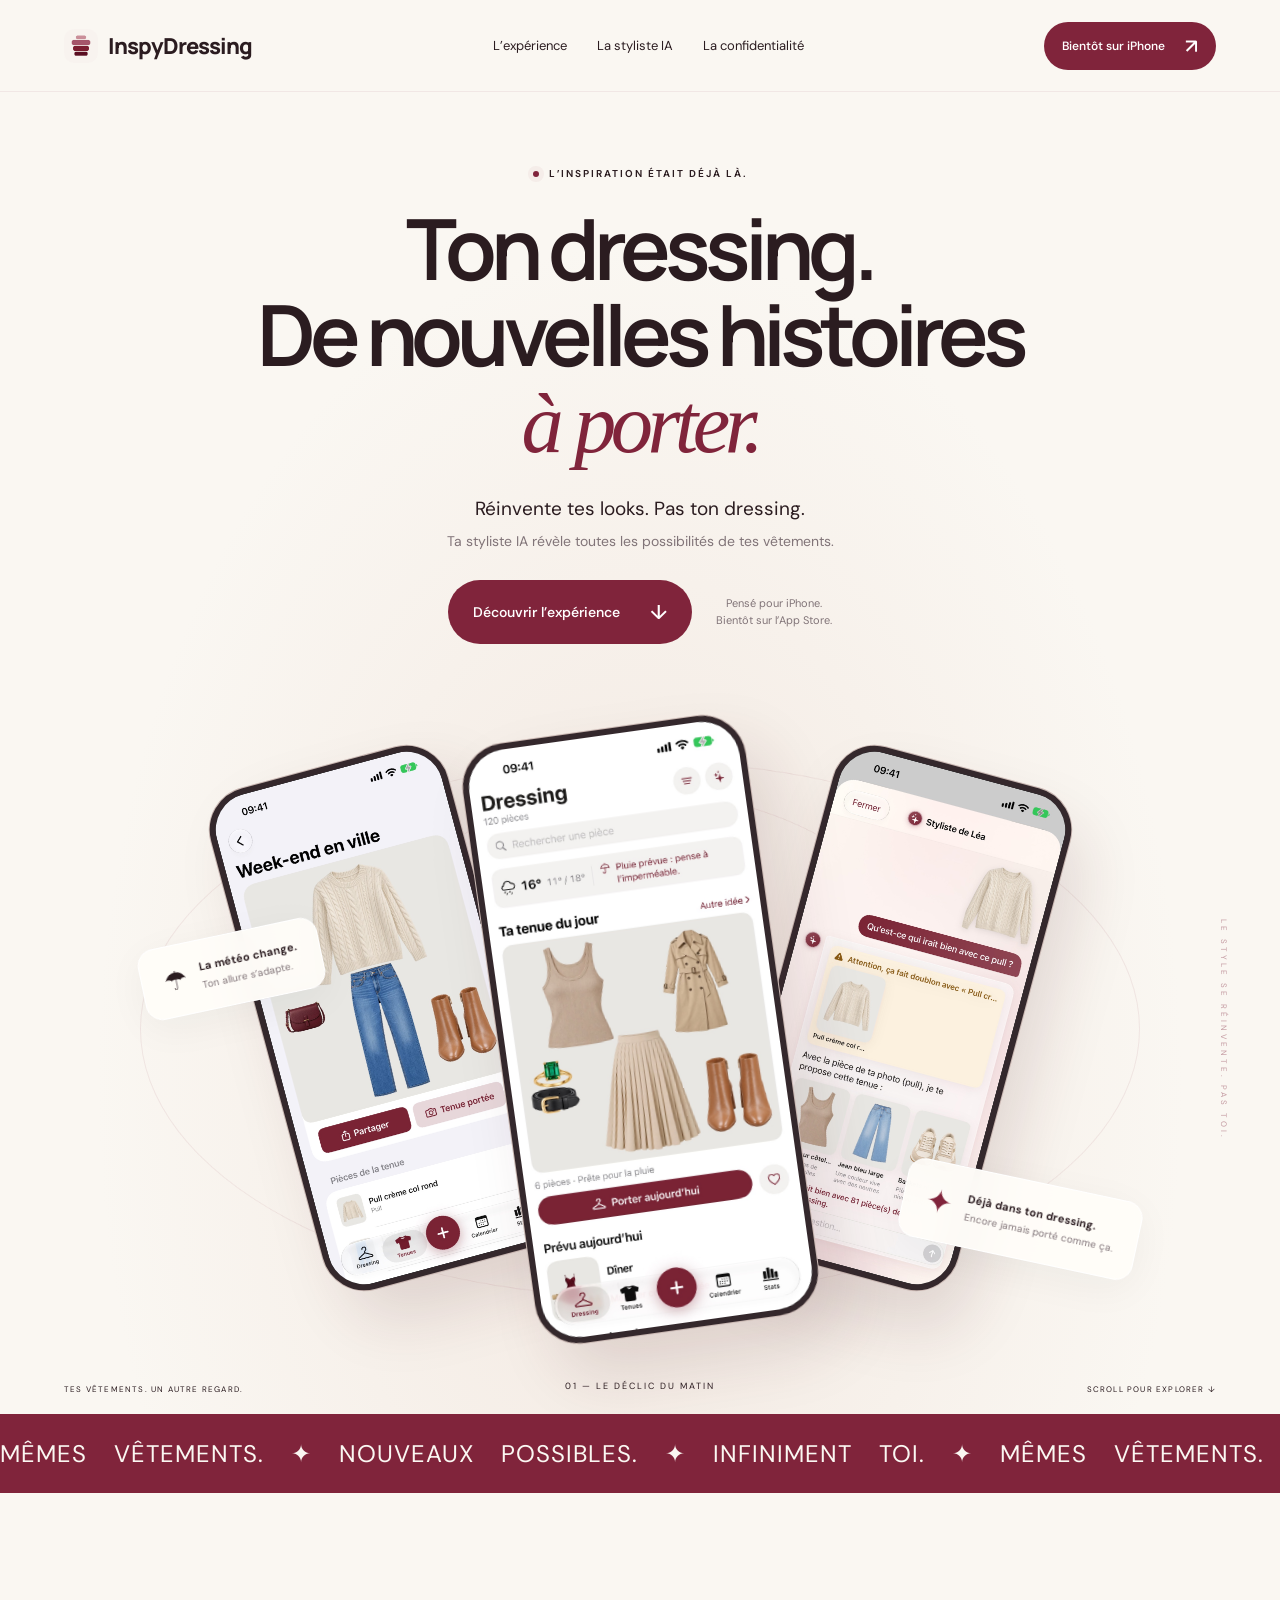
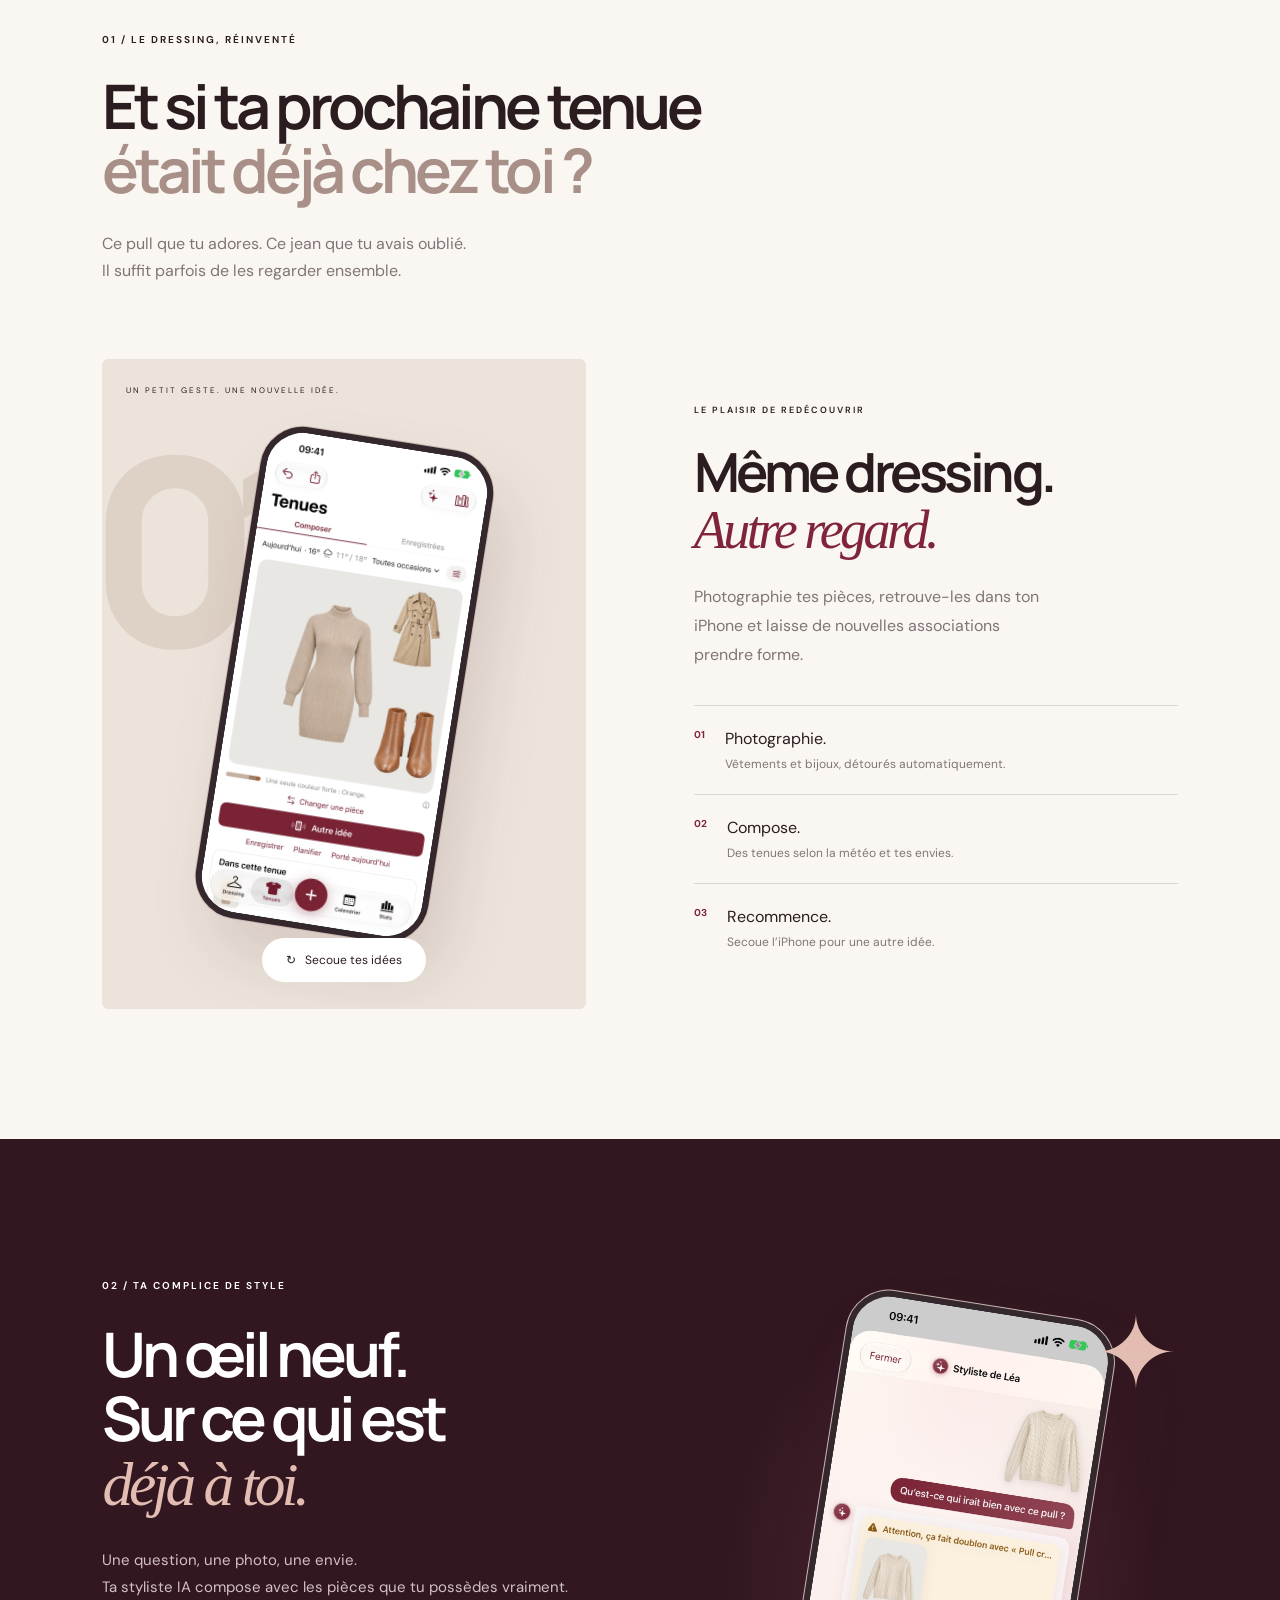
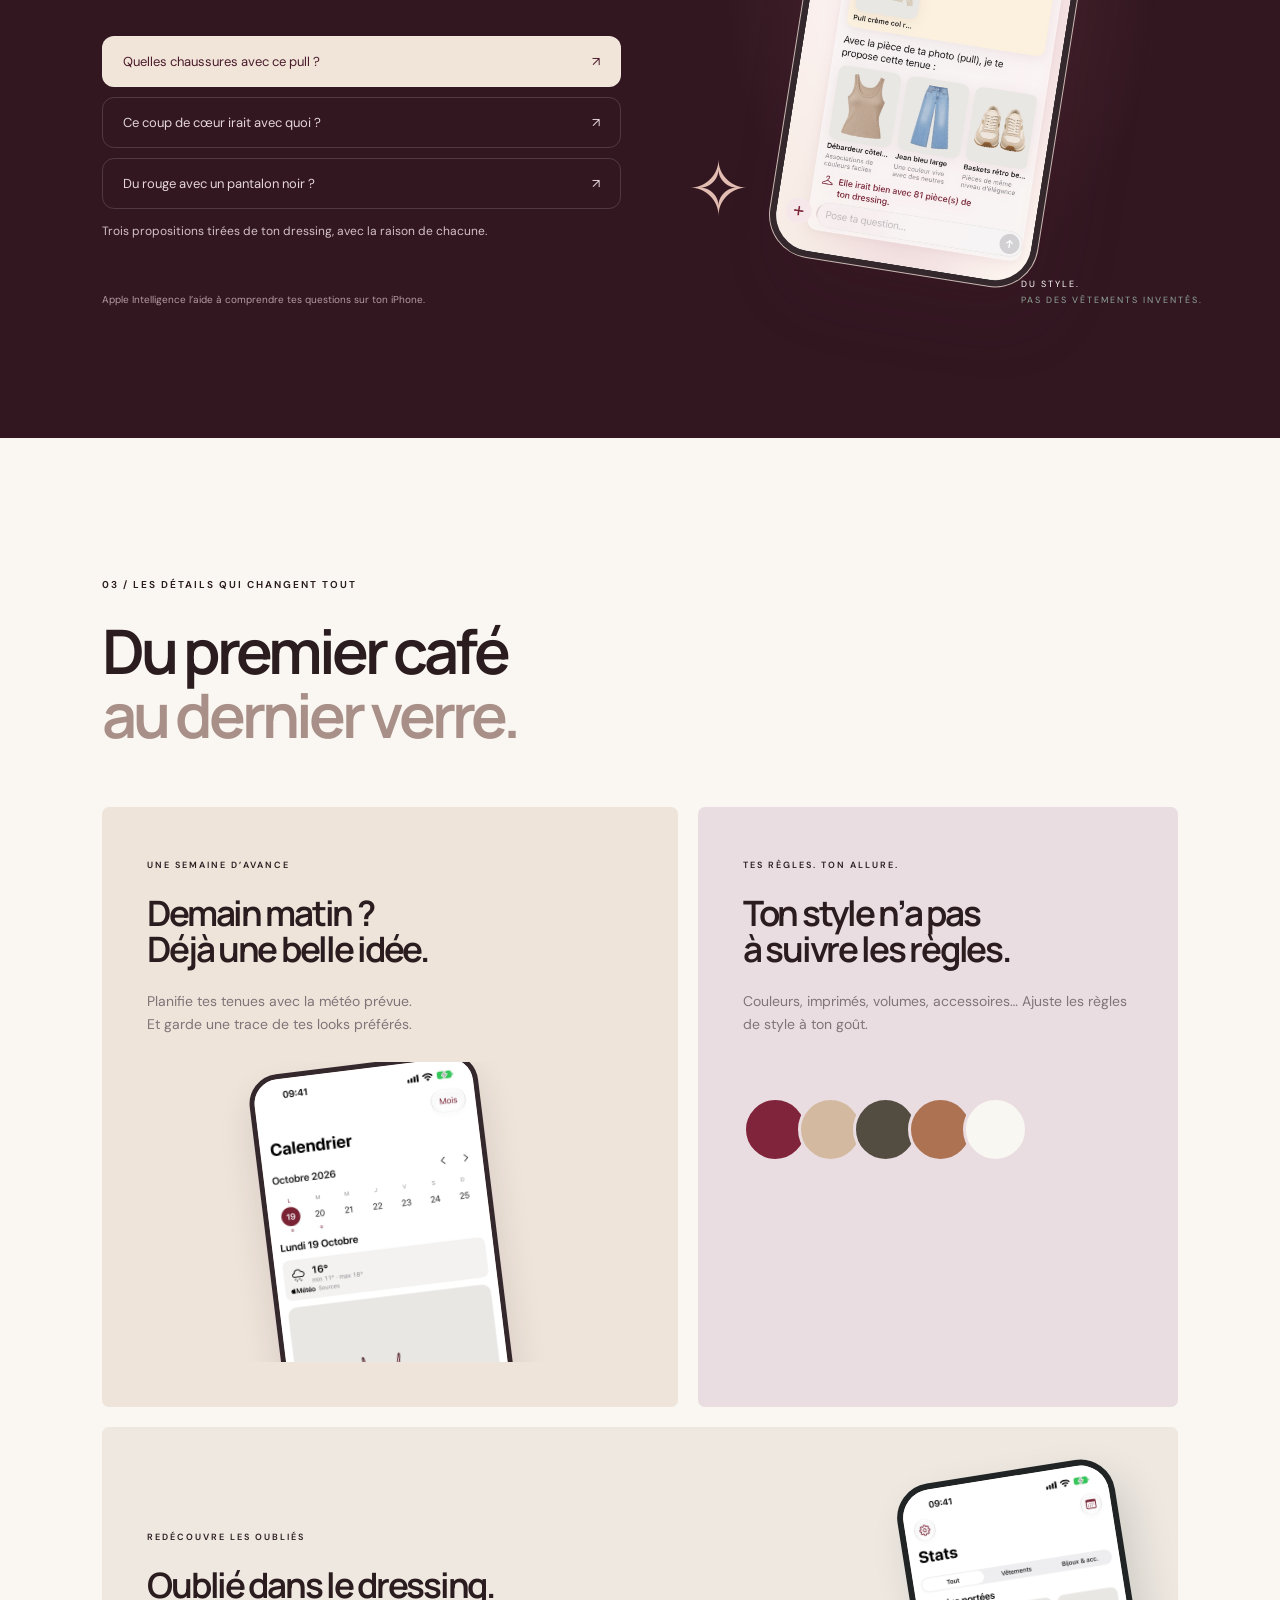
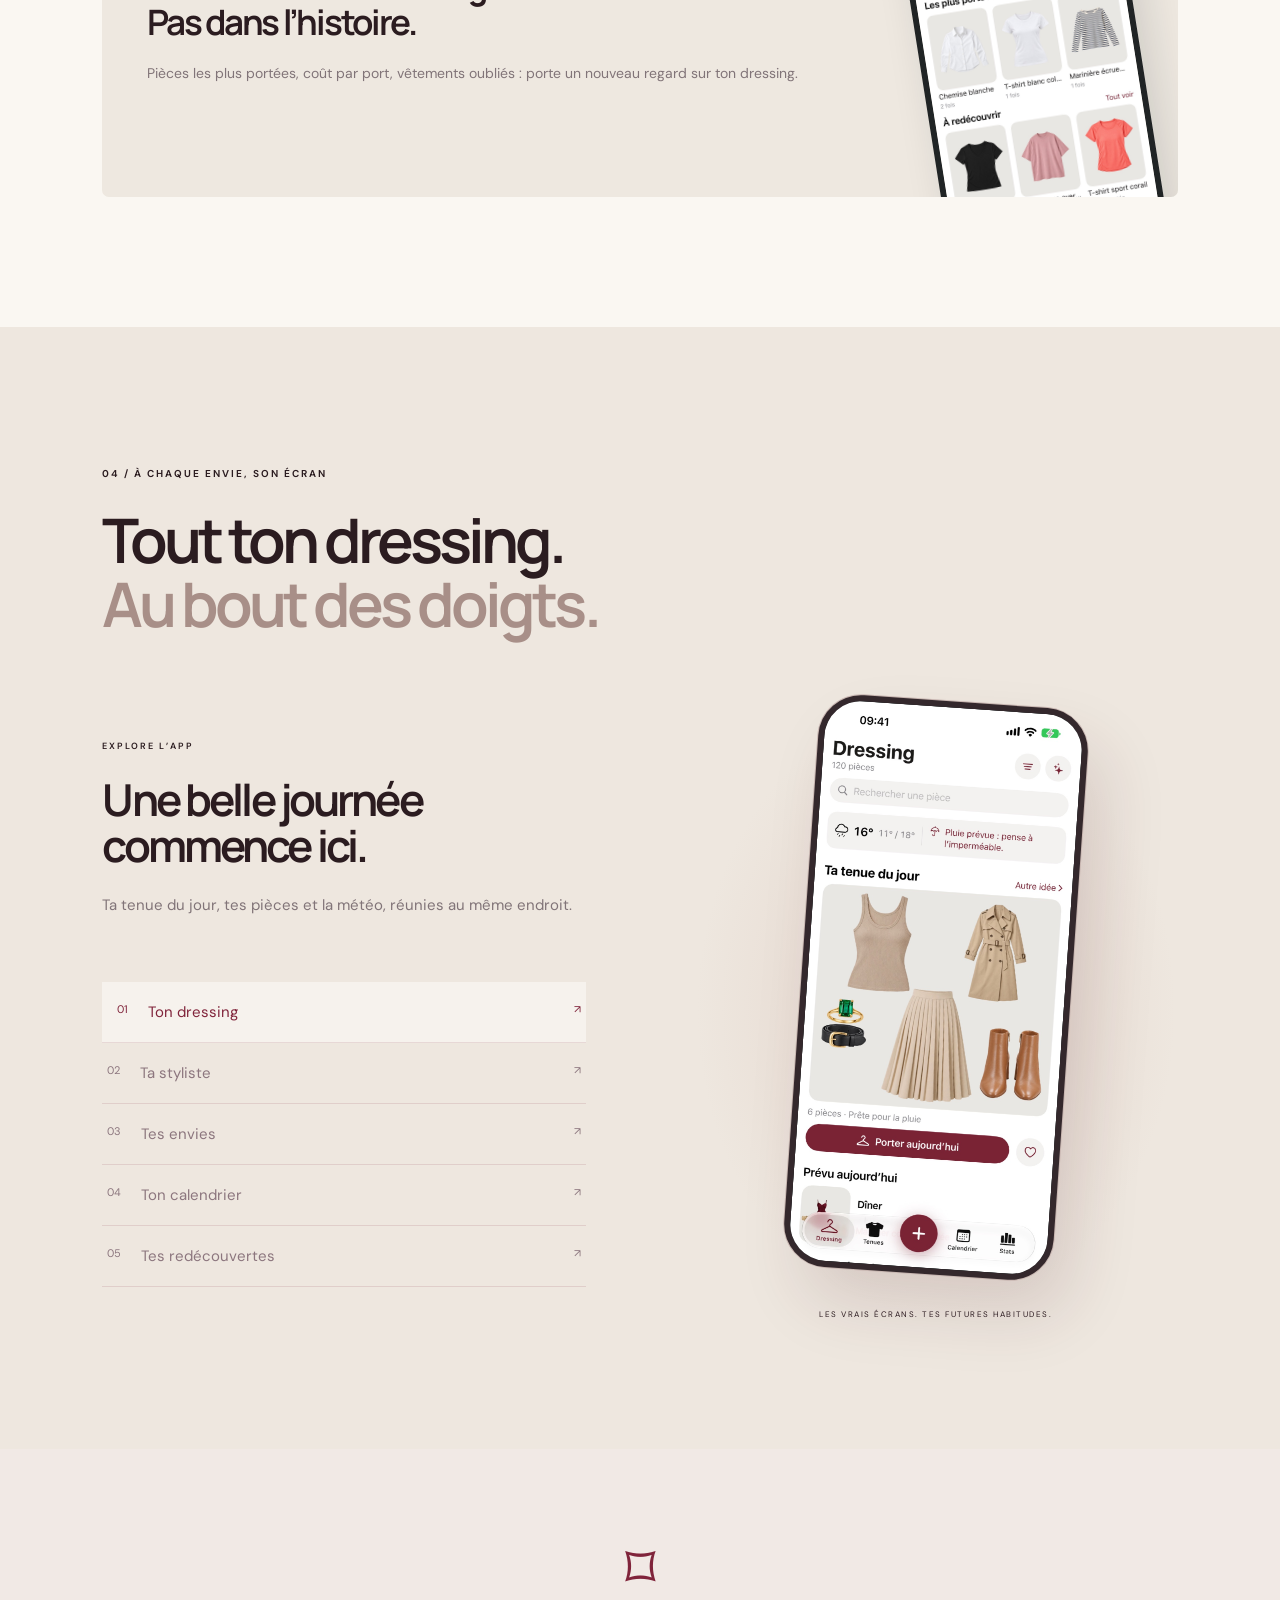
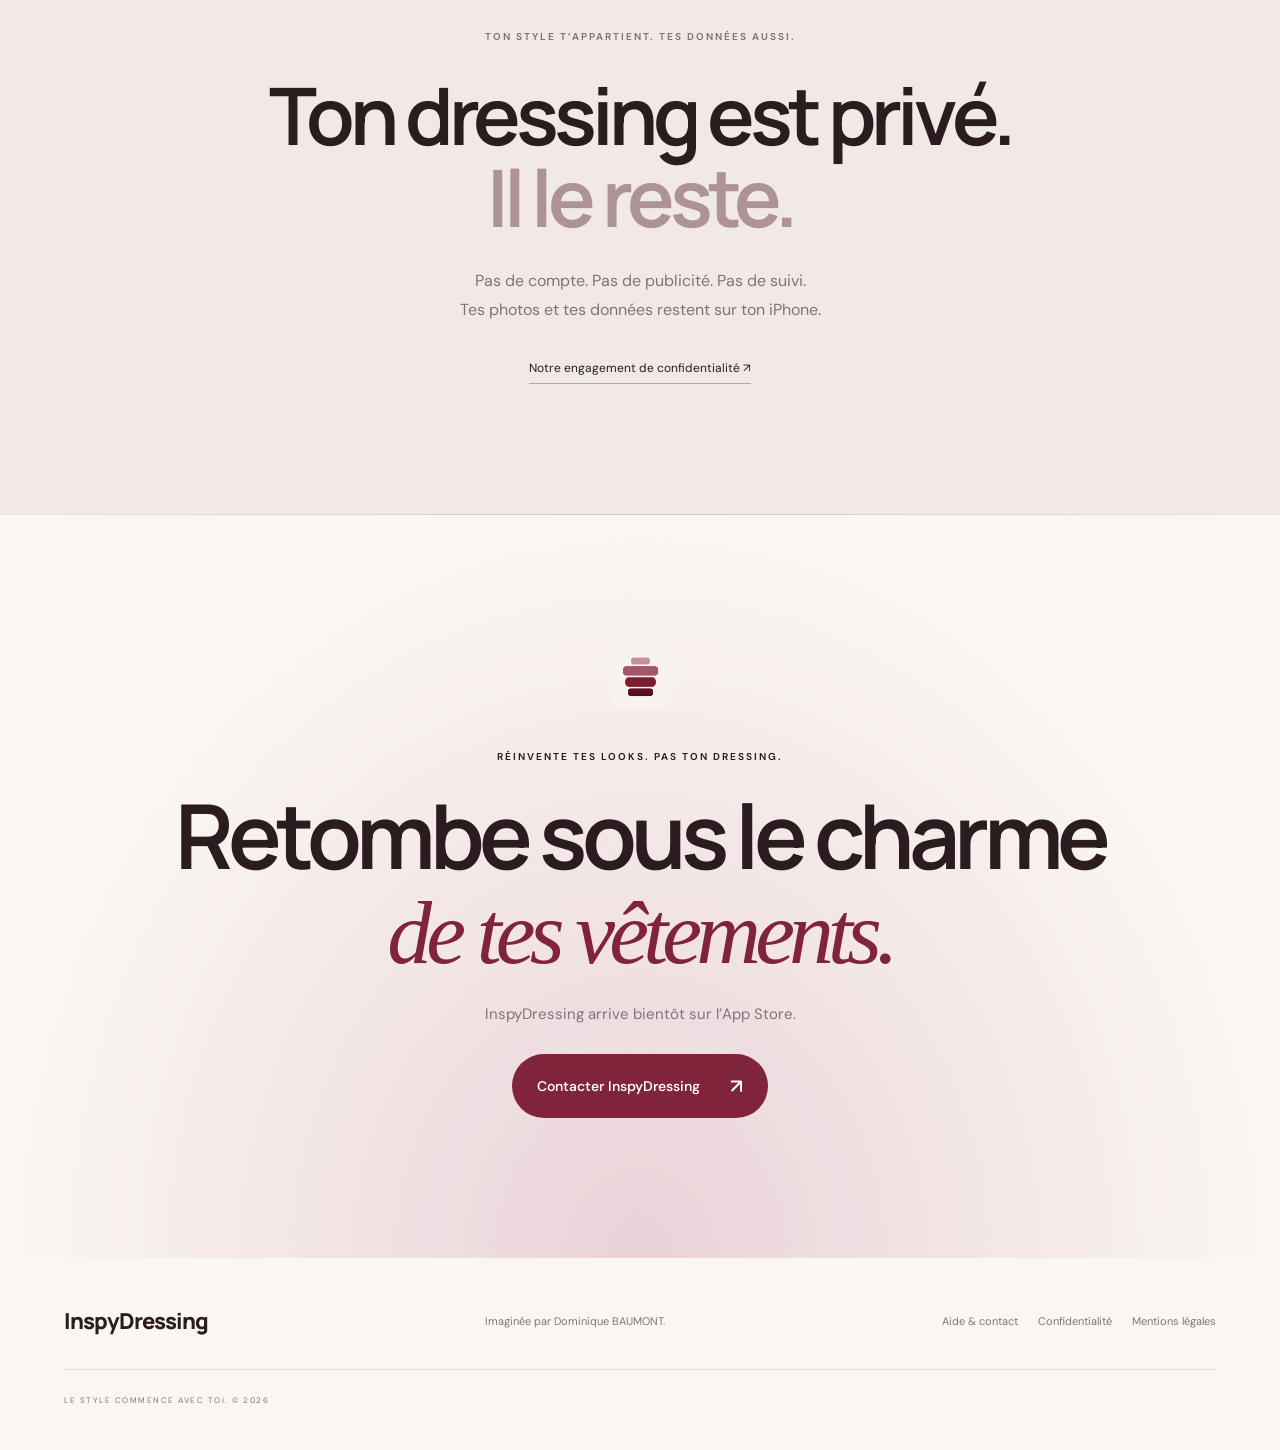
==== commit f818deda: "Alléger la landing page et corriger deux détails d’affichage sur iPhone - Captures en JPEG 900 px (8" ====
--- a/index.html
+++ b/index.html
@@ -1 +1 @@
-<!doctype html><html lang="fr"><head><meta charset="utf-8"><meta name="viewport" content="width=device-width,initial-scale=1"><title>InspyDressing — Réinvente tes looks. Pas ton dressing.</title><meta name="description" content="Tes vêtements. Mille possibilités. Découvre InspyDressing, ton dressing et ta styliste IA sur iPhone."><link rel="icon" href="assets/icone.png"><link rel="stylesheet" href="style.css"></head><body><div class="progress"></div><nav><a class="brand" href="#"><img src="assets/icone.png" alt="">InspyDressing<span>®</span></a><div class="navlinks"><a href="#experience">L’expérience</a><a href="#styliste">La styliste IA</a><a href="#prive">La confidentialité</a></div><a class="pill small" href="#bientot">Bientôt sur iPhone <span>↗</span></a></nav><main><header class="hero"><div class="hero-copy"><p class="eyebrow"><span class="dot"></span> L’INSPIRATION ÉTAIT DÉJÀ LÀ.</p><h1>Ton dressing.<br>De nouvelles histoires<br><em>à porter.</em></h1><p class="intro">Réinvente tes looks. Pas ton dressing.<br><span>Ta styliste IA révèle toutes les possibilités de tes vêtements.</span></p><div class="actions"><a class="pill" href="#experience">Découvrir l’expérience <span>↓</span></a><span class="availability">Pensé pour iPhone.<br>Bientôt sur l’App Store.</span></div><div class="hero-bottom"><span>TES VÊTEMENTS. UN AUTRE REGARD.</span><span>SCROLL POUR EXPLORER ↓</span></div></div><div class="hero-art" aria-label="Aperçu de l’application InspyDressing"><span class="orbit orbit-one"></span><span class="orbit orbit-two"></span><span class="vertical-label">LE STYLE SE RÉINVENTE. PAS TOI.</span><div class="floating tag-weather">☂ <div><b>La météo change.</b><small>Ton allure s’adapte.</small></div></div><div class="phone hero-side side-left"><img src="assets/06-tenue.png" alt="Une tenue week-end composée dans l’app"></div><div class="phone hero-side side-right"><img src="assets/02-styliste.png" alt="Ta styliste IA avec tes vêtements"></div><div class="phone hero-phone"><img src="assets/01-accueil.png" alt="Écran réel : tenue du jour dans InspyDressing"></div><div class="floating tag-style"><span>✦</span><div><b>Déjà dans ton dressing.</b><small>Encore jamais porté comme ça.</small></div></div><span class="art-index">01 — LE DÉCLIC DU MATIN</span></div></header><div class="ticker" aria-hidden="true"><div>MÊMES VÊTEMENTS. ✦ NOUVEAUX POSSIBLES. ✦ INFINIMENT TOI. ✦ MÊMES VÊTEMENTS. ✦ NOUVEAUX POSSIBLES. ✦ INFINIMENT TOI. ✦ </div></div><section id="experience" class="experience section"><div class="section-head reveal"><p class="eyebrow">01 / LE DRESSING, RÉINVENTÉ</p><h2>Et si ta prochaine tenue<br><span>était déjà chez toi ?</span></h2><p>Ce pull que tu adores. Ce jean que tu avais oublié.<br>Il suffit parfois de les regarder ensemble.</p></div><div class="editorial"><div class="feature-visual reveal"><div class="big-number">01</div><div class="phone secondary"><img src="assets/03-composer.png" alt="Composition d’une tenue avec les vêtements du dressing" loading="lazy"></div><span class="visual-note">UN PETIT GESTE. UNE NOUVELLE IDÉE.</span><button class="shuffle" type="button">↻ &nbsp; Secoue tes idées</button></div><div class="feature-copy reveal"><span class="mini-label">LE PLAISIR DE REDÉCOUVRIR</span><h3>Même dressing.<br><em>Autre regard.</em></h3><p>Photographie tes pièces, retrouve-les dans ton iPhone et laisse de nouvelles associations prendre forme.</p><div class="steps"><div><b>01</b><span>Photographie. <small>Vêtements et bijoux, détourés automatiquement.</small></span></div><div><b>02</b><span>Compose. <small>Des tenues selon la météo et tes envies.</small></span></div><div><b>03</b><span>Recommence. <small>Secoue l’iPhone pour une autre idée.</small></span></div></div></div></div></section><section id="styliste" class="stylist section"><div class="stylist-copy reveal"><p class="eyebrow">02 / TA COMPLICE DE STYLE</p><h2>Un œil neuf.<br>Sur ce qui est<br><em>déjà à toi.</em></h2><p>Une question, une photo, une envie.<br>Ta styliste IA compose avec les pièces que tu possèdes vraiment.</p><div class="question-list" role="group" aria-label="Exemples de questions à la styliste"><button class="question active" data-example="0">Quelles chaussures avec ce pull ? <span>↗</span></button><button class="question" data-example="1">Ce coup de cœur irait avec quoi ? <span>↗</span></button><button class="question" data-example="2">Du rouge avec un pantalon noir ? <span>↗</span></button></div><p class="example-answer" aria-live="polite">Trois propositions tirées de ton dressing, avec la raison de chacune.</p><small class="technical">Apple Intelligence l’aide à comprendre tes questions sur ton iPhone.</small></div><div class="stylist-art reveal"><span class="spark spark-one">✦</span><div class="phone"><img src="assets/02-styliste.png" alt="Conversation avec la styliste IA dans l’application" loading="lazy"></div><span class="spark spark-two">✧</span><div class="stylist-note">DU STYLE.<br><i>PAS DES VÊTEMENTS INVENTÉS.</i></div></div></section><section class="possibilities section"><div class="section-head reveal"><p class="eyebrow">03 / LES DÉTAILS QUI CHANGENT TOUT</p><h2>Du premier café<br><span>au dernier verre.</span></h2></div><div class="bento"><article class="calendar reveal"><span class="mini-label">UNE SEMAINE D’AVANCE</span><h3>Demain matin ?<br>Déjà une belle idée.</h3><p>Planifie tes tenues avec la météo prévue.<br>Et garde une trace de tes looks préférés.</p><div class="calendar-screen"><img src="assets/08-calendrier.png" alt="Écran réel du calendrier et de la tenue planifiée" loading="lazy"></div></article><article class="rules reveal"><span class="mini-label">TES RÈGLES. TON ALLURE.</span><h3>Ton style n’a pas<br>à suivre les règles.</h3><p>Couleurs, imprimés, volumes, accessoires… Ajuste les règles de style à ton goût.</p><div class="swatches"><i></i><i></i><i></i><i></i><i></i></div></article><article class="stats reveal"><div><span class="mini-label">REDÉCOUVRE LES OUBLIÉS</span><h3>Oublié dans le dressing.<br>Pas dans l’histoire.</h3><p>Pièces les plus portées, coût par port, vêtements oubliés : porte un nouveau regard sur ton dressing.</p></div><img src="assets/09-stats.png" alt="Statistiques du dressing dans InspyDressing" loading="lazy"></article></div></section><section class="showcase section"><div class="section-head reveal"><p class="eyebrow">04 / À CHAQUE ENVIE, SON ÉCRAN</p><h2>Tout ton dressing.<br><span>Au bout des doigts.</span></h2></div><div class="screen-stage"><div class="screen-story"><span class="mini-label">EXPLORE L’APP</span><h3 id="screen-title">Une belle journée<br>commence ici.</h3><p id="screen-description">Ta tenue du jour, tes pièces et la météo, réunies au même endroit.</p><div class="screen-tabs" role="group" aria-label="Explorer les écrans de l’application"><button data-screen="0" class="active" aria-pressed="true">01 <span>Ton dressing</span> ↗</button><button data-screen="1" aria-pressed="false">02 <span>Ta styliste</span> ↗</button><button data-screen="2" aria-pressed="false">03 <span>Tes envies</span> ↗</button><button data-screen="3" aria-pressed="false">04 <span>Ton calendrier</span> ↗</button><button data-screen="4" aria-pressed="false">05 <span>Tes redécouvertes</span> ↗</button></div></div><div class="screen-preview"><div class="phone"><img id="selected-screen" src="assets/01-accueil.png" alt="Ton dressing et la tenue du jour"></div><span class="screen-caption">LES VRAIS ÉCRANS. TES FUTURES HABITUDES.</span></div></div></section><section id="prive" class="privacy section reveal"><div class="lock">⌑</div><p class="eyebrow">TON STYLE T’APPARTIENT. TES DONNÉES AUSSI.</p><h2>Ton dressing est privé.<br><span>Il le reste.</span></h2><p>Pas de compte. Pas de publicité. Pas de suivi.<br>Tes photos et tes données restent sur ton iPhone.</p><a href="confidentialite.html">Notre engagement de confidentialité ↗</a></section><section id="bientot" class="final section reveal"><img src="assets/icone.png" alt="Icône InspyDressing"><p class="eyebrow">RÉINVENTE TES LOOKS. PAS TON DRESSING.</p><h2>Retombe sous le charme<br><em>de tes vêtements.</em></h2><p>InspyDressing arrive bientôt sur l’App Store.</p><a class="pill" href="mailto:support.inspydressing@free.fr">Contacter InspyDressing <span>↗</span></a></section></main><footer><a class="brand" href="#">InspyDressing<span>®</span></a><p>Imaginée par Dominique BAUMONT.</p><div><a href="aide.html">Aide & contact</a><a href="confidentialite.html">Confidentialité</a><a href="confidentialite.html#mentions">Mentions légales</a></div><span>LE STYLE COMMENCE AVEC TOI. © 2026</span></footer><script src="app.js"></script></body></html>
+<!doctype html><html lang="fr"><head><meta charset="utf-8"><meta name="viewport" content="width=device-width,initial-scale=1"><title>InspyDressing — Réinvente tes looks. Pas ton dressing.</title><meta name="description" content="Tes vêtements. Mille possibilités. Découvre InspyDressing, ton dressing et ta styliste IA sur iPhone."><link rel="icon" href="assets/icone.png"><link rel="stylesheet" href="style.css"></head><body><div class="progress"></div><nav><a class="brand" href="#"><img src="assets/icone.png" alt="">InspyDressing<span>®</span></a><div class="navlinks"><a href="#experience">L’expérience</a><a href="#styliste">La styliste IA</a><a href="#prive">La confidentialité</a></div><a class="pill small" href="#bientot">Bientôt sur iPhone <span>↗︎</span></a></nav><main><header class="hero"><div class="hero-copy"><p class="eyebrow"><span class="dot"></span> L’INSPIRATION ÉTAIT DÉJÀ LÀ.</p><h1>Ton dressing.<br>De nouvelles histoires<br><em>à porter.</em></h1><p class="intro">Réinvente tes looks. Pas ton dressing.<br><span>Ta styliste IA révèle toutes les possibilités de tes vêtements.</span></p><div class="actions"><a class="pill" href="#experience">Découvrir l’expérience <span>↓</span></a><span class="availability">Pensé pour iPhone. <br>Bientôt sur l’App Store.</span></div><div class="hero-bottom"><span>TES VÊTEMENTS. UN AUTRE REGARD.</span><span>SCROLL POUR EXPLORER ↓</span></div></div><div class="hero-art" aria-label="Aperçu de l’application InspyDressing"><span class="orbit orbit-one"></span><span class="orbit orbit-two"></span><span class="vertical-label">LE STYLE SE RÉINVENTE. PAS TOI.</span><div class="floating tag-weather">☂︎ <div><b>La météo change.</b><small>Ton allure s’adapte.</small></div></div><div class="phone hero-side side-left"><img src="assets/06-tenue.jpg" alt="Une tenue week-end composée dans l’app"></div><div class="phone hero-side side-right"><img src="assets/02-styliste.jpg" alt="Ta styliste IA avec tes vêtements"></div><div class="phone hero-phone"><img src="assets/01-accueil.jpg" alt="Écran réel : tenue du jour dans InspyDressing"></div><div class="floating tag-style"><span>✦</span><div><b>Déjà dans ton dressing.</b><small>Encore jamais porté comme ça.</small></div></div><span class="art-index">01 — LE DÉCLIC DU MATIN</span></div></header><div class="ticker" aria-hidden="true"><div>MÊMES VÊTEMENTS. ✦ NOUVEAUX POSSIBLES. ✦ INFINIMENT TOI. ✦ MÊMES VÊTEMENTS. ✦ NOUVEAUX POSSIBLES. ✦ INFINIMENT TOI. ✦ </div></div><section id="experience" class="experience section"><div class="section-head reveal"><p class="eyebrow">01 / LE DRESSING, RÉINVENTÉ</p><h2>Et si ta prochaine tenue<br><span>était déjà chez toi ?</span></h2><p>Ce pull que tu adores. Ce jean que tu avais oublié.<br>Il suffit parfois de les regarder ensemble.</p></div><div class="editorial"><div class="feature-visual reveal"><div class="big-number">01</div><div class="phone secondary"><img src="assets/03-composer.jpg" alt="Composition d’une tenue avec les vêtements du dressing" loading="lazy"></div><span class="visual-note">UN PETIT GESTE. UNE NOUVELLE IDÉE.</span><button class="shuffle" type="button">↻ &nbsp; Secoue tes idées</button></div><div class="feature-copy reveal"><span class="mini-label">LE PLAISIR DE REDÉCOUVRIR</span><h3>Même dressing.<br><em>Autre regard.</em></h3><p>Photographie tes pièces, retrouve-les dans ton iPhone et laisse de nouvelles associations prendre forme.</p><div class="steps"><div><b>01</b><span>Photographie. <small>Vêtements et bijoux, détourés automatiquement.</small></span></div><div><b>02</b><span>Compose. <small>Des tenues selon la météo et tes envies.</small></span></div><div><b>03</b><span>Recommence. <small>Secoue l’iPhone pour une autre idée.</small></span></div></div></div></div></section><section id="styliste" class="stylist section"><div class="stylist-copy reveal"><p class="eyebrow">02 / TA COMPLICE DE STYLE</p><h2>Un œil neuf.<br>Sur ce qui est<br><em>déjà à toi.</em></h2><p>Une question, une photo, une envie.<br>Ta styliste IA compose avec les pièces que tu possèdes vraiment.</p><div class="question-list" role="group" aria-label="Exemples de questions à la styliste"><button class="question active" data-example="0">Quelles chaussures avec ce pull ? <span>↗︎</span></button><button class="question" data-example="1">Ce coup de cœur irait avec quoi ? <span>↗︎</span></button><button class="question" data-example="2">Du rouge avec un pantalon noir ? <span>↗︎</span></button></div><p class="example-answer" aria-live="polite">Trois propositions tirées de ton dressing, avec la raison de chacune.</p><small class="technical">Apple Intelligence l’aide à comprendre tes questions sur ton iPhone.</small></div><div class="stylist-art reveal"><span class="spark spark-one">✦</span><div class="phone"><img src="assets/02-styliste.jpg" alt="Conversation avec la styliste IA dans l’application" loading="lazy"></div><span class="spark spark-two">✧</span><div class="stylist-note">DU STYLE.<br><i>PAS DES VÊTEMENTS INVENTÉS.</i></div></div></section><section class="possibilities section"><div class="section-head reveal"><p class="eyebrow">03 / LES DÉTAILS QUI CHANGENT TOUT</p><h2>Du premier café<br><span>au dernier verre.</span></h2></div><div class="bento"><article class="calendar reveal"><span class="mini-label">UNE SEMAINE D’AVANCE</span><h3>Demain matin ?<br>Déjà une belle idée.</h3><p>Planifie tes tenues avec la météo prévue.<br>Et garde une trace de tes looks préférés.</p><div class="calendar-screen"><img src="assets/08-calendrier.jpg" alt="Écran réel du calendrier et de la tenue planifiée" loading="lazy"></div></article><article class="rules reveal"><span class="mini-label">TES RÈGLES. TON ALLURE.</span><h3>Ton style n’a pas<br>à suivre les règles.</h3><p>Couleurs, imprimés, volumes, accessoires… Ajuste les règles de style à ton goût.</p><div class="swatches"><i></i><i></i><i></i><i></i><i></i></div></article><article class="stats reveal"><div><span class="mini-label">REDÉCOUVRE LES OUBLIÉS</span><h3>Oublié dans le dressing.<br>Pas dans l’histoire.</h3><p>Pièces les plus portées, coût par port, vêtements oubliés : porte un nouveau regard sur ton dressing.</p></div><img src="assets/09-stats.jpg" alt="Statistiques du dressing dans InspyDressing" loading="lazy"></article></div></section><section class="showcase section"><div class="section-head reveal"><p class="eyebrow">04 / À CHAQUE ENVIE, SON ÉCRAN</p><h2>Tout ton dressing.<br><span>Au bout des doigts.</span></h2></div><div class="screen-stage"><div class="screen-story"><span class="mini-label">EXPLORE L’APP</span><h3 id="screen-title">Une belle journée<br>commence ici.</h3><p id="screen-description">Ta tenue du jour, tes pièces et la météo, réunies au même endroit.</p><div class="screen-tabs" role="group" aria-label="Explorer les écrans de l’application"><button data-screen="0" class="active" aria-pressed="true">01 <span>Ton dressing</span> ↗︎</button><button data-screen="1" aria-pressed="false">02 <span>Ta styliste</span> ↗︎</button><button data-screen="2" aria-pressed="false">03 <span>Tes envies</span> ↗︎</button><button data-screen="3" aria-pressed="false">04 <span>Ton calendrier</span> ↗︎</button><button data-screen="4" aria-pressed="false">05 <span>Tes redécouvertes</span> ↗︎</button></div></div><div class="screen-preview"><div class="phone"><img id="selected-screen" src="assets/01-accueil.jpg" alt="Ton dressing et la tenue du jour"></div><span class="screen-caption">LES VRAIS ÉCRANS. TES FUTURES HABITUDES.</span></div></div></section><section id="prive" class="privacy section reveal"><div class="lock">⌑</div><p class="eyebrow">TON STYLE T’APPARTIENT. TES DONNÉES AUSSI.</p><h2>Ton dressing est privé.<br><span>Il le reste.</span></h2><p>Pas de compte. Pas de publicité. Pas de suivi.<br>Tes photos et tes données restent sur ton iPhone.</p><a href="confidentialite.html">Notre engagement de confidentialité ↗︎</a></section><section id="bientot" class="final section reveal"><img src="assets/icone.png" alt="Icône InspyDressing"><p class="eyebrow">RÉINVENTE TES LOOKS. PAS TON DRESSING.</p><h2>Retombe sous le charme<br><em>de tes vêtements.</em></h2><p>InspyDressing arrive bientôt sur l’App Store.</p><a class="pill" href="mailto:support.inspydressing@free.fr">Contacter InspyDressing <span>↗︎</span></a></section></main><footer><a class="brand" href="#">InspyDressing<span>®</span></a><p>Imaginée par Dominique BAUMONT.</p><div><a href="aide.html">Aide & contact</a><a href="confidentialite.html">Confidentialité</a><a href="confidentialite.html#mentions">Mentions légales</a></div><span>LE STYLE COMMENCE AVEC TOI. © 2026</span></footer><script src="app.js"></script></body></html>
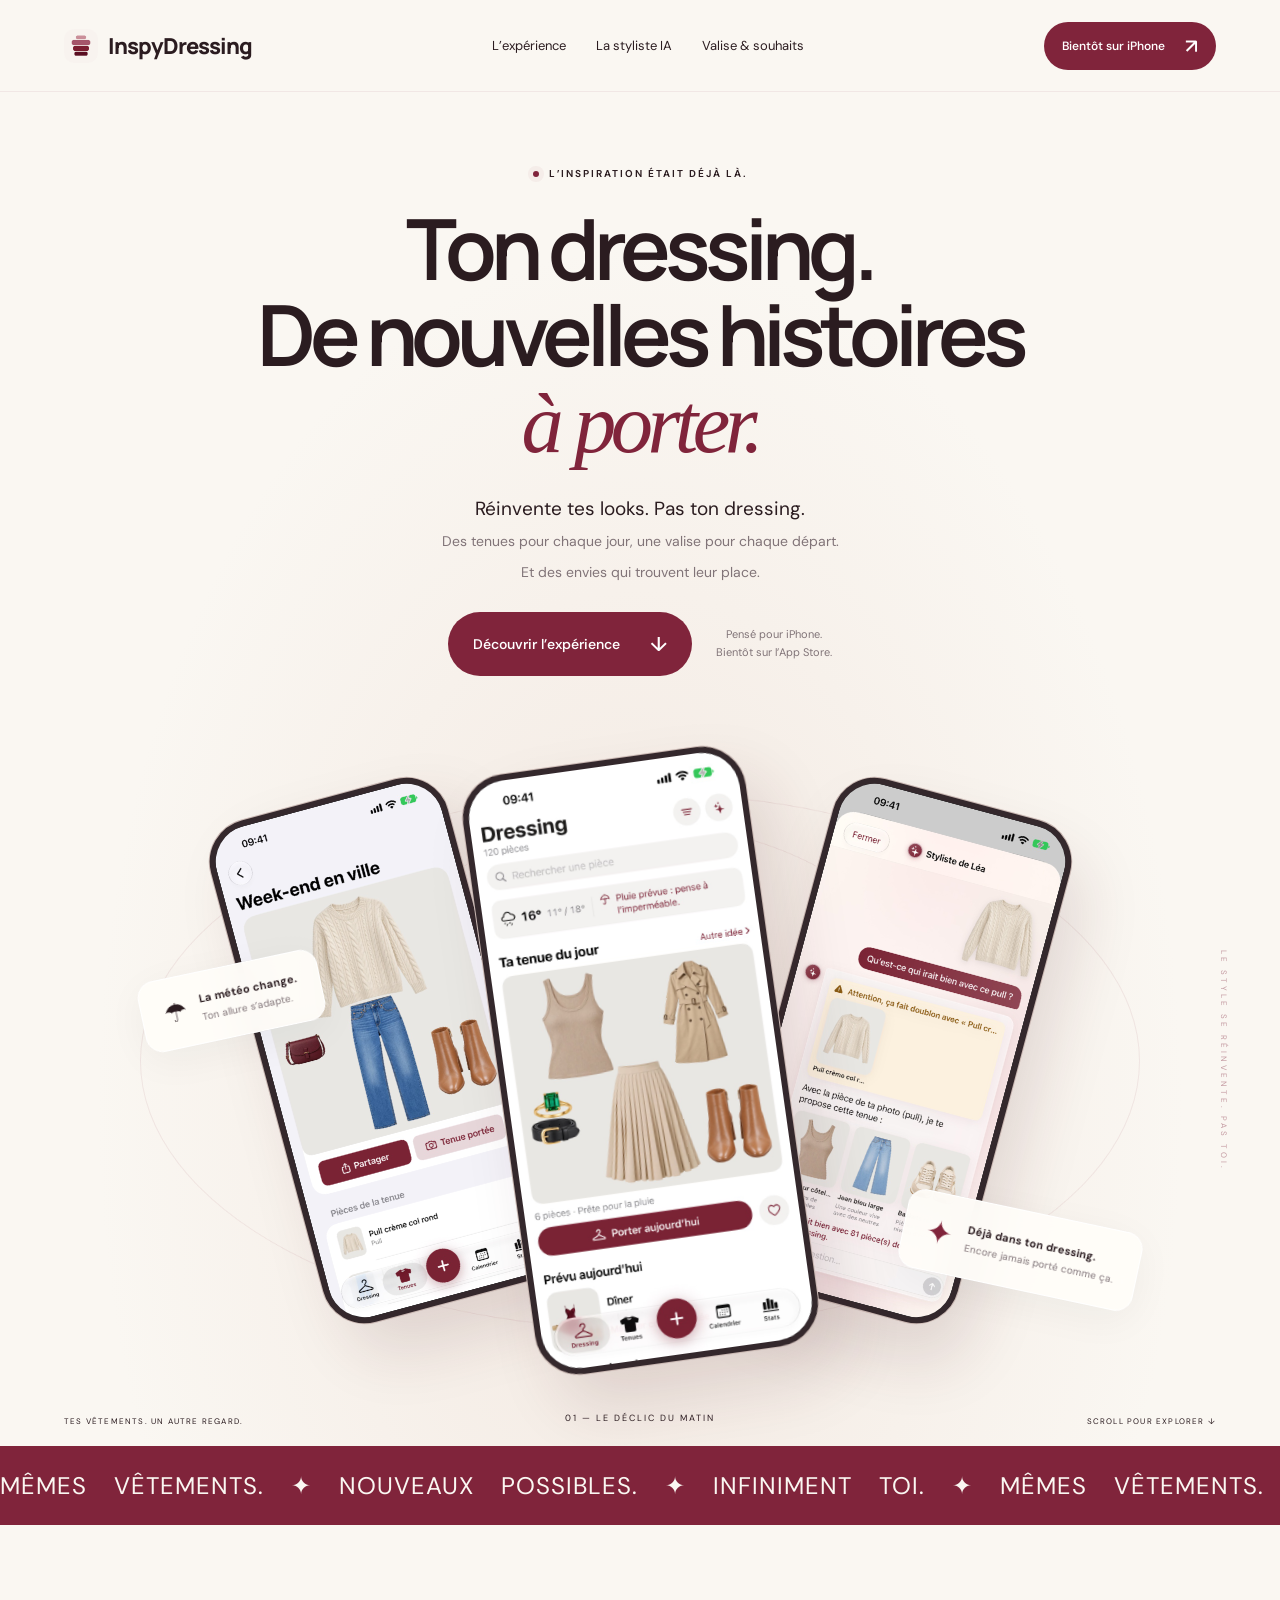
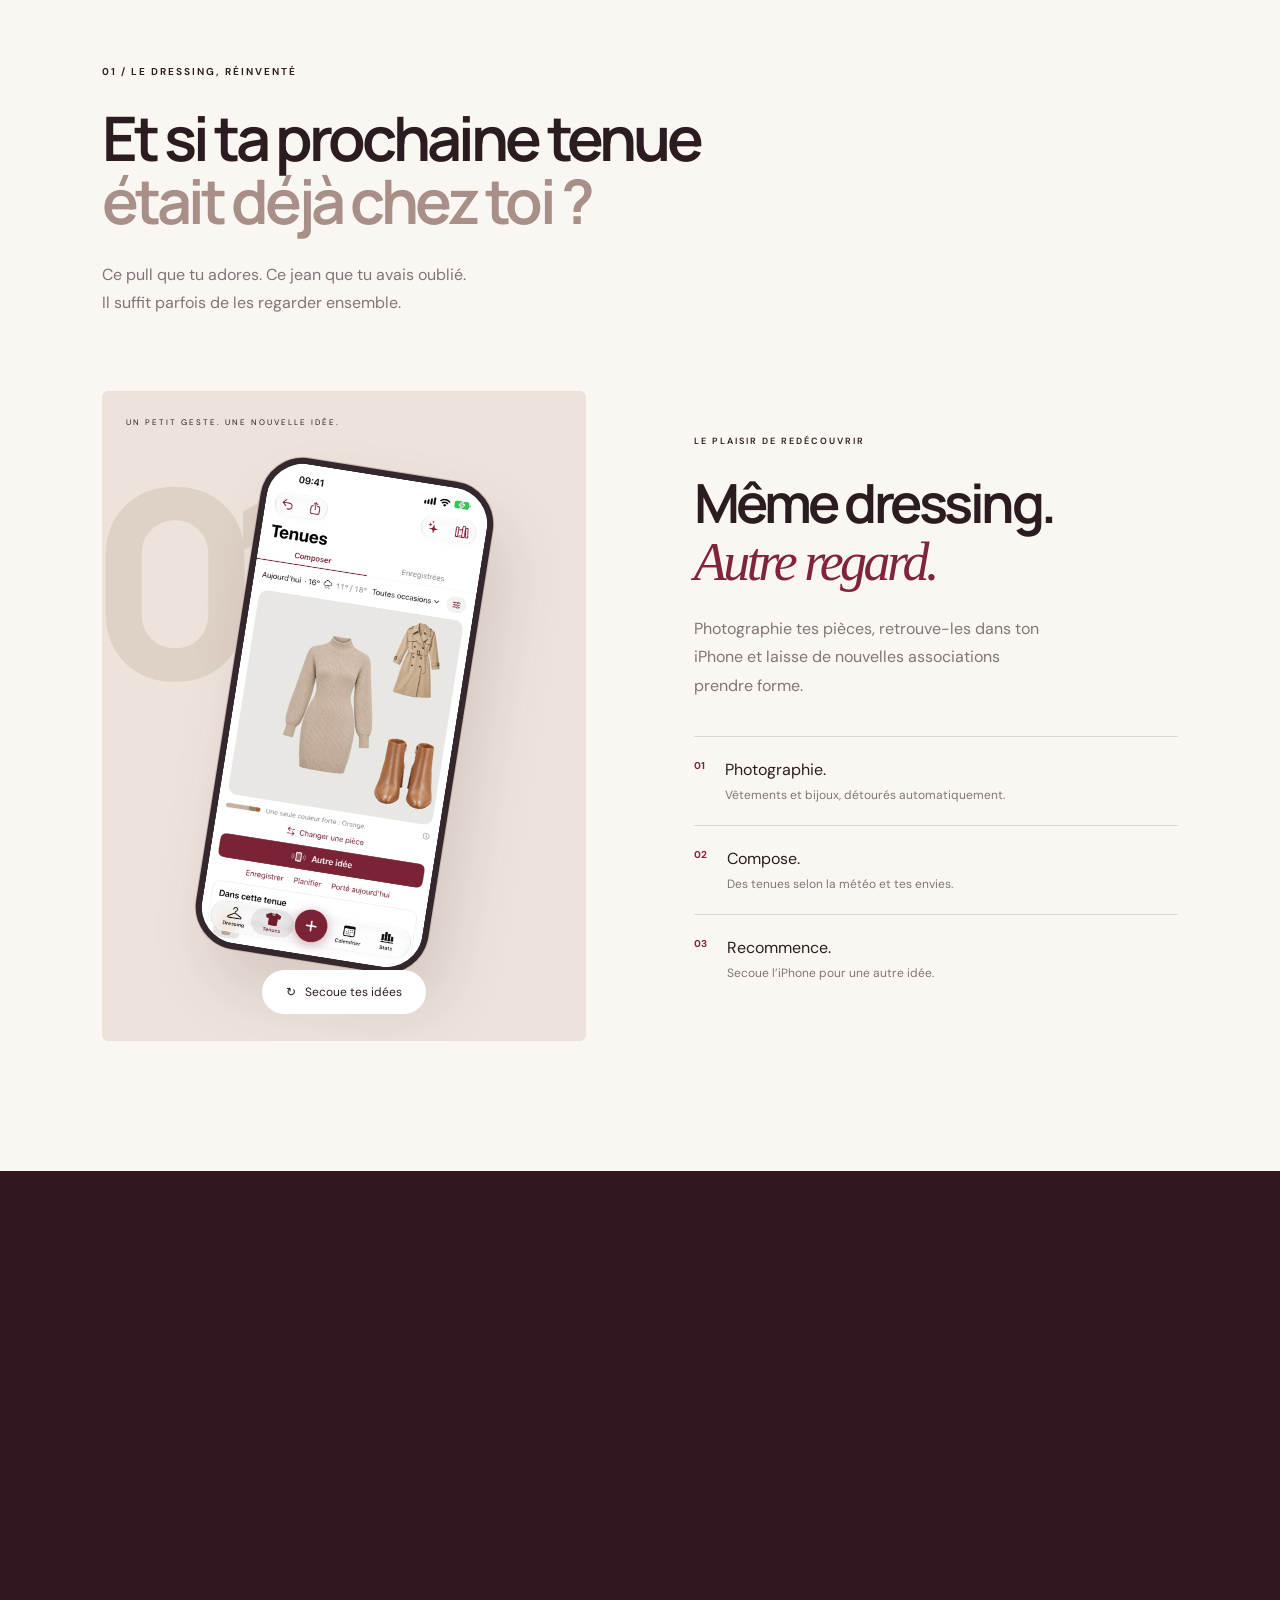
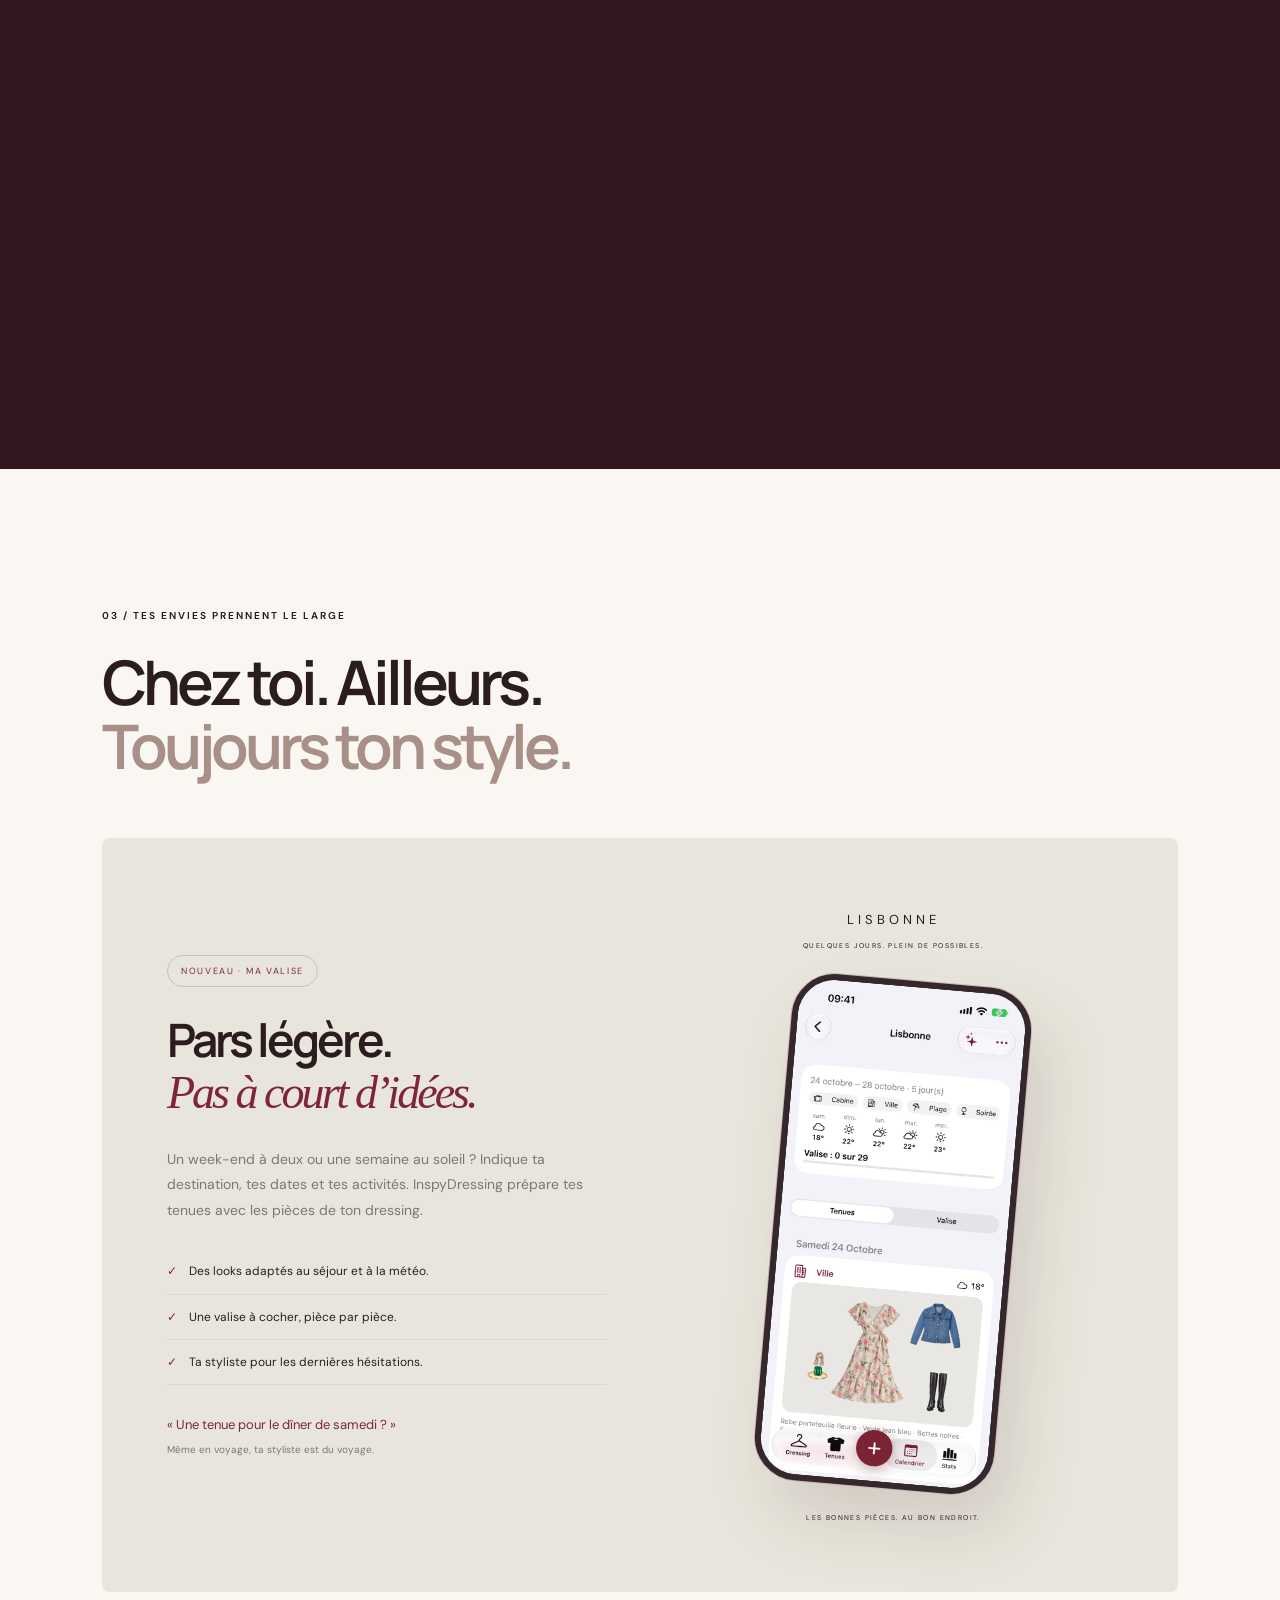
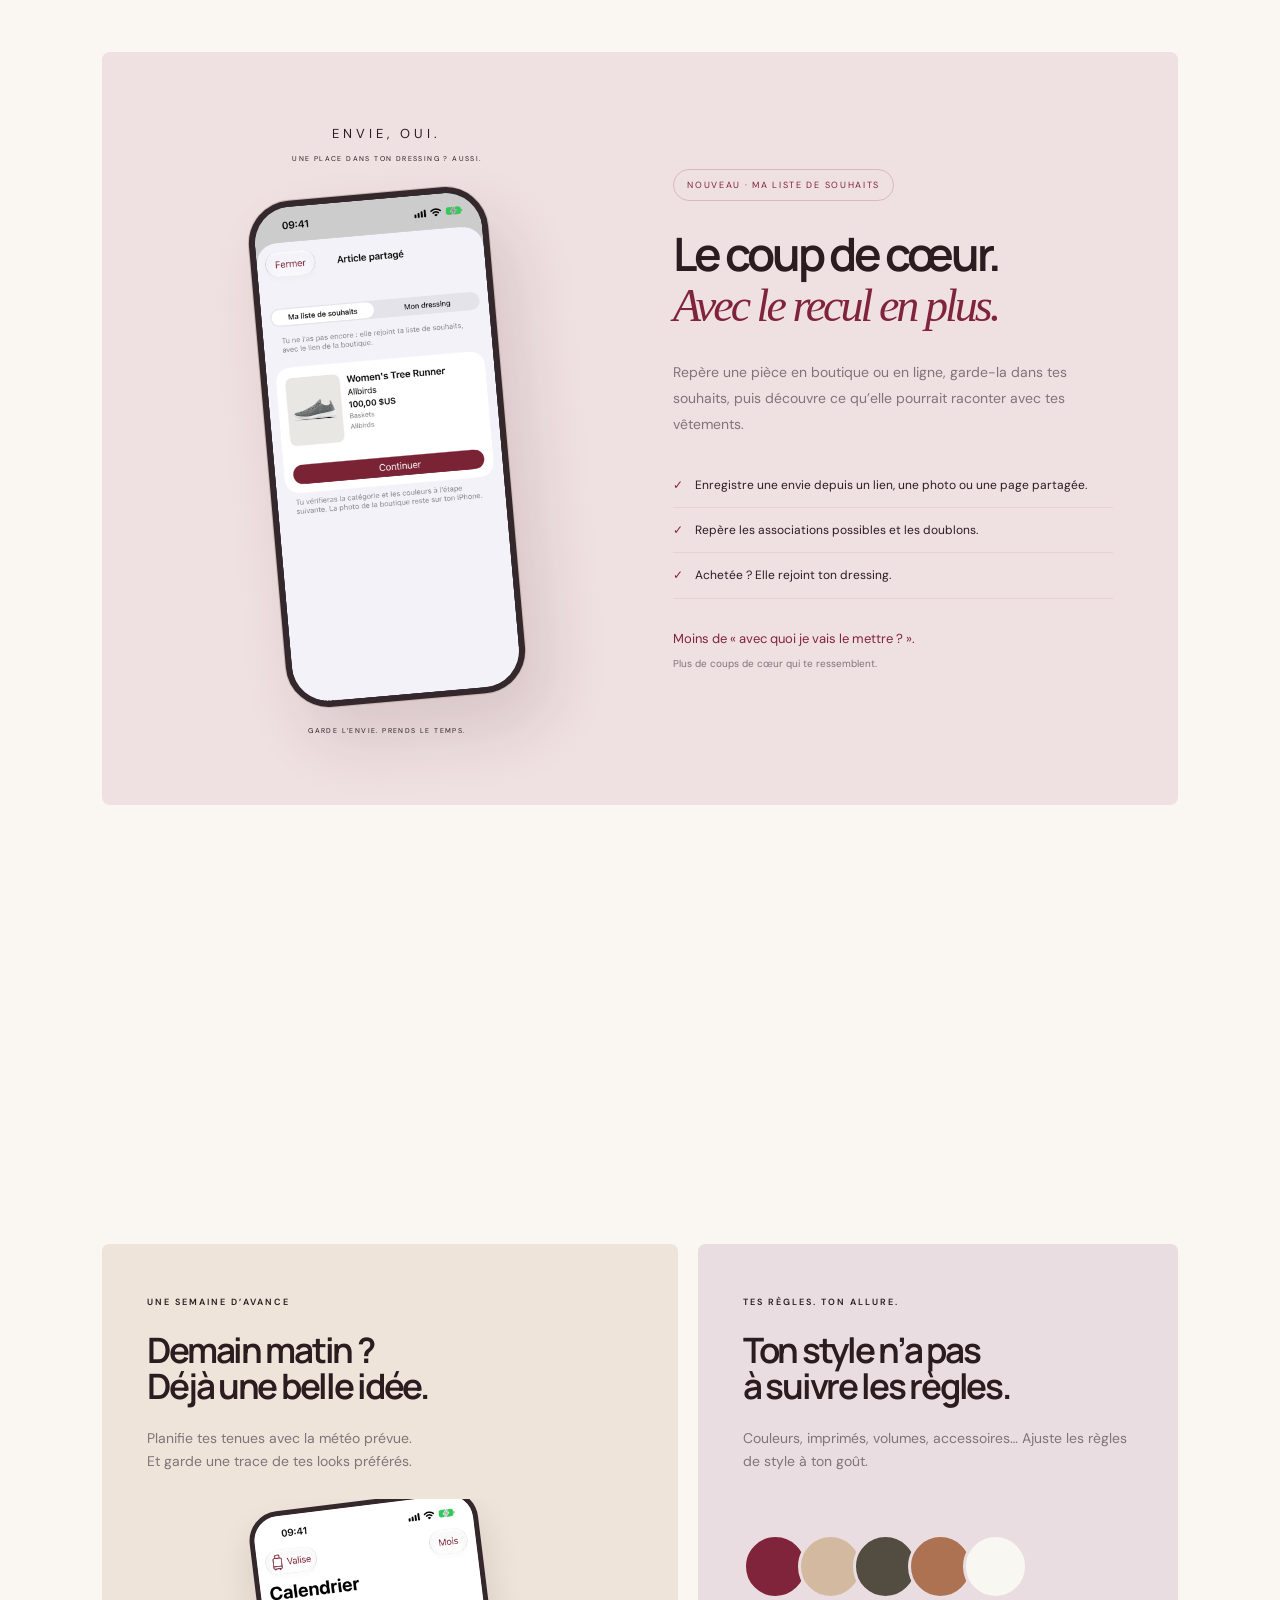
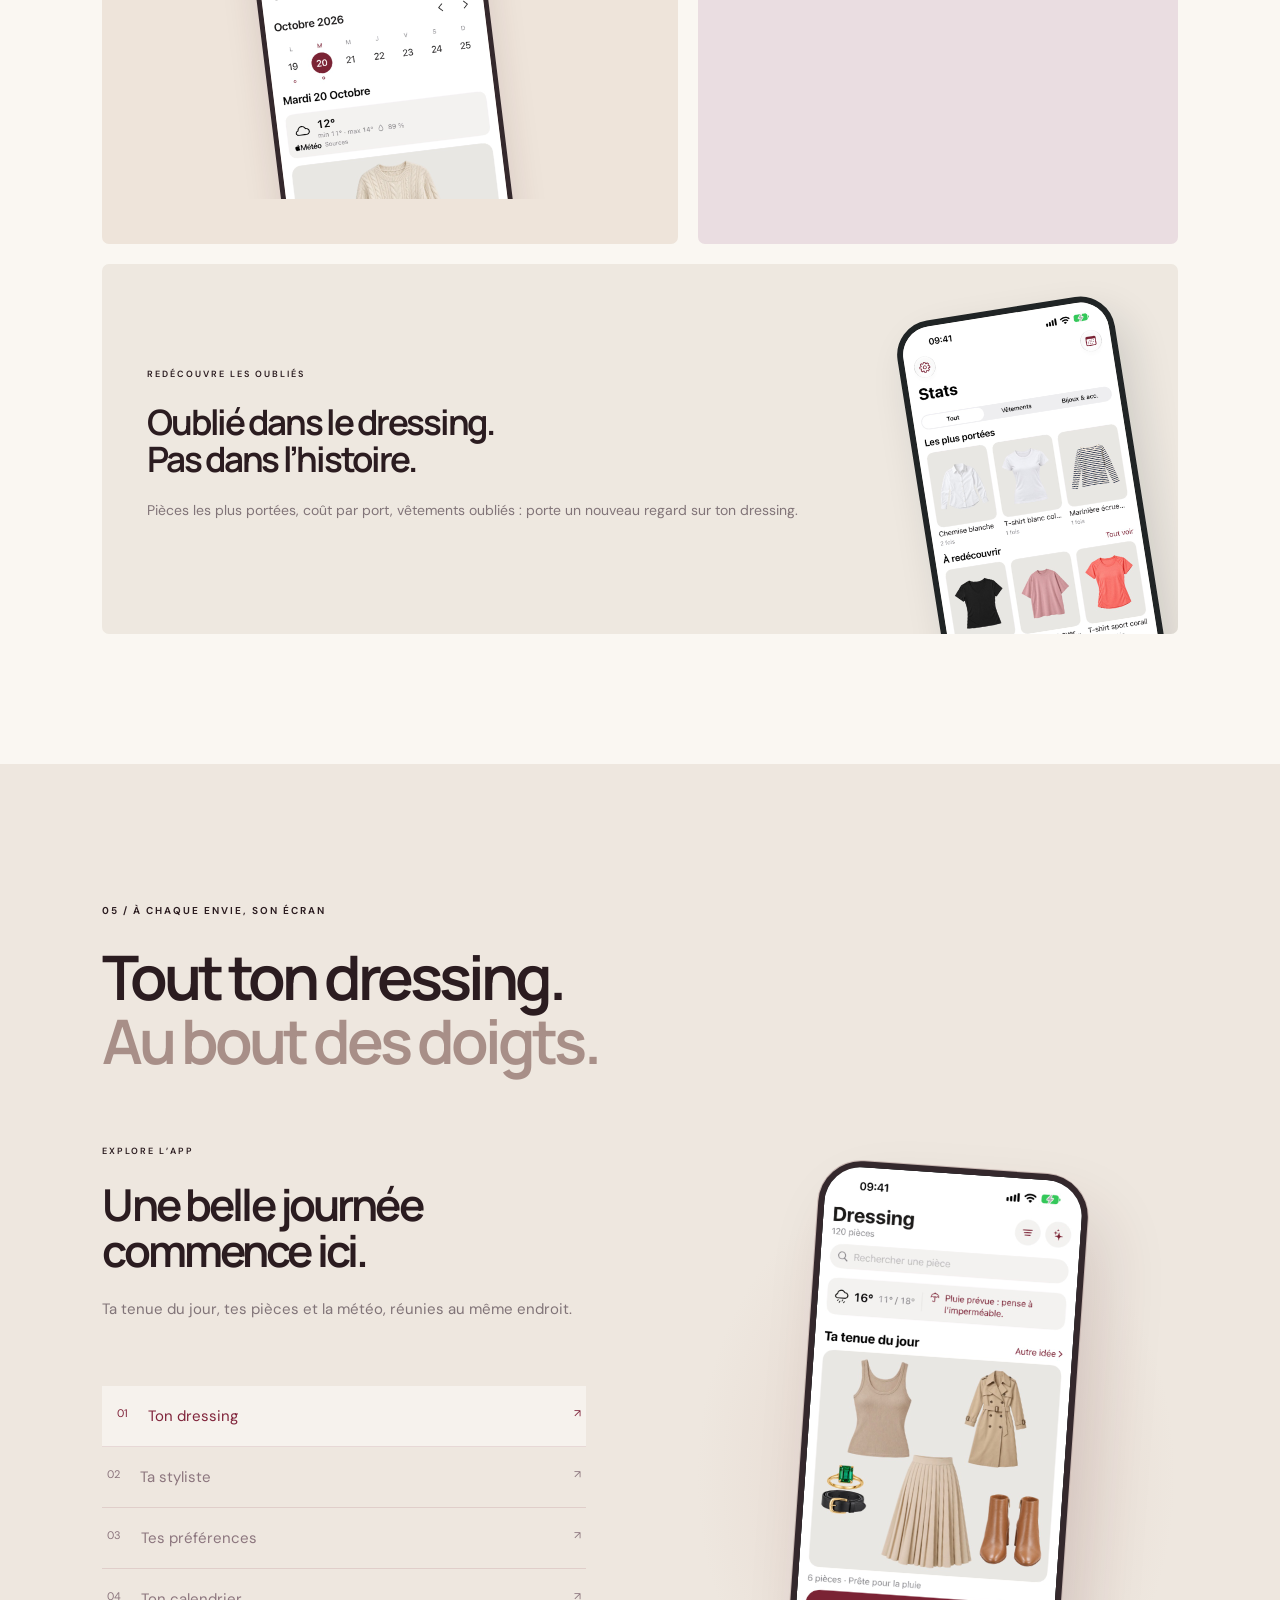
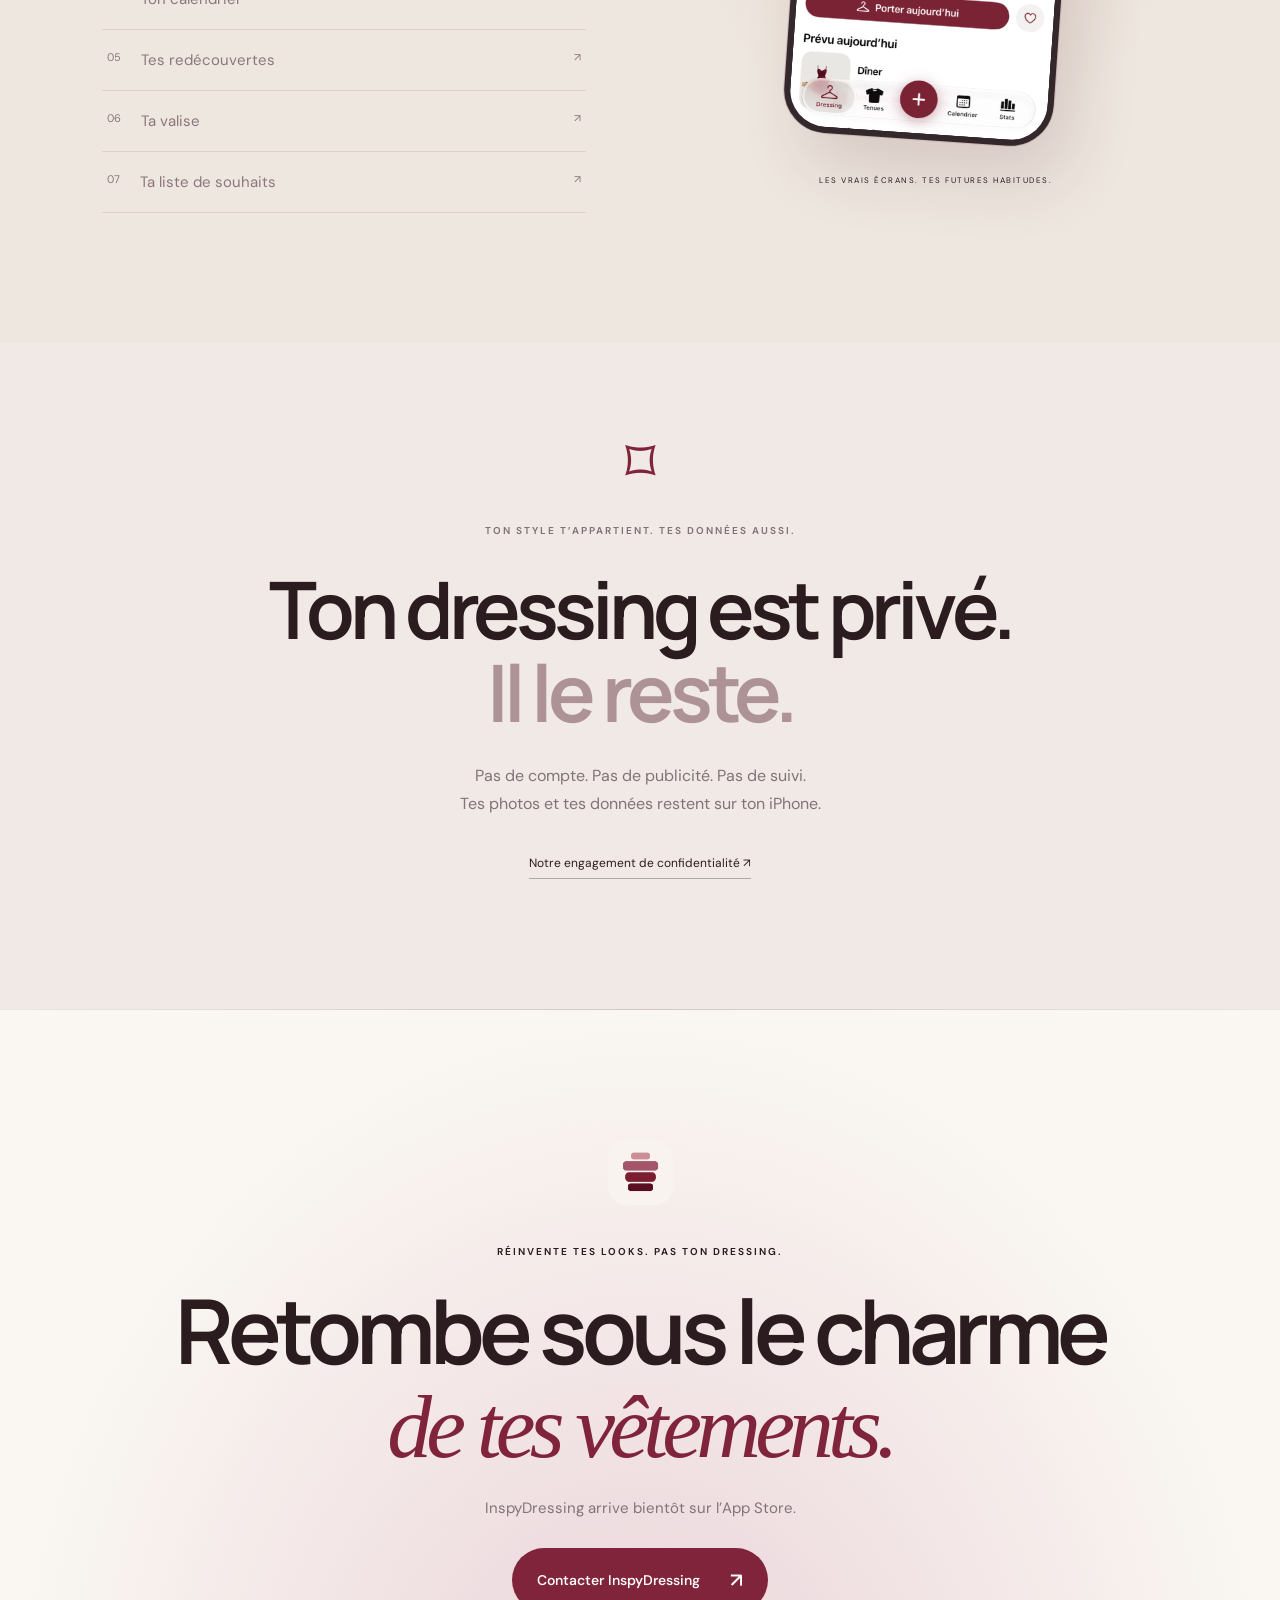
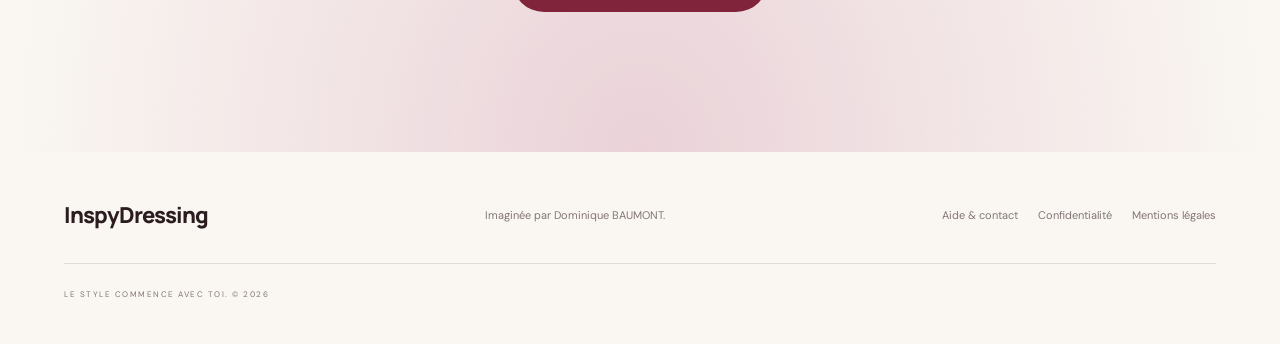
==== commit 298846e4: "Présenter la valise et la liste de souhaits avec les nouvelles captures" ====
--- a/index.html
+++ b/index.html
@@ -1 +1 @@
-<!doctype html><html lang="fr"><head><meta charset="utf-8"><meta name="viewport" content="width=device-width,initial-scale=1"><title>InspyDressing — Réinvente tes looks. Pas ton dressing.</title><meta name="description" content="Tes vêtements. Mille possibilités. Découvre InspyDressing, ton dressing et ta styliste IA sur iPhone."><link rel="icon" href="assets/icone.png"><link rel="stylesheet" href="style.css"></head><body><div class="progress"></div><nav><a class="brand" href="#"><img src="assets/icone.png" alt="">InspyDressing<span>®</span></a><div class="navlinks"><a href="#experience">L’expérience</a><a href="#styliste">La styliste IA</a><a href="#prive">La confidentialité</a></div><a class="pill small" href="#bientot">Bientôt sur iPhone <span>↗︎</span></a></nav><main><header class="hero"><div class="hero-copy"><p class="eyebrow"><span class="dot"></span> L’INSPIRATION ÉTAIT DÉJÀ LÀ.</p><h1>Ton dressing.<br>De nouvelles histoires<br><em>à porter.</em></h1><p class="intro">Réinvente tes looks. Pas ton dressing.<br><span>Ta styliste IA révèle toutes les possibilités de tes vêtements.</span></p><div class="actions"><a class="pill" href="#experience">Découvrir l’expérience <span>↓</span></a><span class="availability">Pensé pour iPhone. <br>Bientôt sur l’App Store.</span></div><div class="hero-bottom"><span>TES VÊTEMENTS. UN AUTRE REGARD.</span><span>SCROLL POUR EXPLORER ↓</span></div></div><div class="hero-art" aria-label="Aperçu de l’application InspyDressing"><span class="orbit orbit-one"></span><span class="orbit orbit-two"></span><span class="vertical-label">LE STYLE SE RÉINVENTE. PAS TOI.</span><div class="floating tag-weather">☂︎ <div><b>La météo change.</b><small>Ton allure s’adapte.</small></div></div><div class="phone hero-side side-left"><img src="assets/06-tenue.jpg" alt="Une tenue week-end composée dans l’app"></div><div class="phone hero-side side-right"><img src="assets/02-styliste.jpg" alt="Ta styliste IA avec tes vêtements"></div><div class="phone hero-phone"><img src="assets/01-accueil.jpg" alt="Écran réel : tenue du jour dans InspyDressing"></div><div class="floating tag-style"><span>✦</span><div><b>Déjà dans ton dressing.</b><small>Encore jamais porté comme ça.</small></div></div><span class="art-index">01 — LE DÉCLIC DU MATIN</span></div></header><div class="ticker" aria-hidden="true"><div>MÊMES VÊTEMENTS. ✦ NOUVEAUX POSSIBLES. ✦ INFINIMENT TOI. ✦ MÊMES VÊTEMENTS. ✦ NOUVEAUX POSSIBLES. ✦ INFINIMENT TOI. ✦ </div></div><section id="experience" class="experience section"><div class="section-head reveal"><p class="eyebrow">01 / LE DRESSING, RÉINVENTÉ</p><h2>Et si ta prochaine tenue<br><span>était déjà chez toi ?</span></h2><p>Ce pull que tu adores. Ce jean que tu avais oublié.<br>Il suffit parfois de les regarder ensemble.</p></div><div class="editorial"><div class="feature-visual reveal"><div class="big-number">01</div><div class="phone secondary"><img src="assets/03-composer.jpg" alt="Composition d’une tenue avec les vêtements du dressing" loading="lazy"></div><span class="visual-note">UN PETIT GESTE. UNE NOUVELLE IDÉE.</span><button class="shuffle" type="button">↻ &nbsp; Secoue tes idées</button></div><div class="feature-copy reveal"><span class="mini-label">LE PLAISIR DE REDÉCOUVRIR</span><h3>Même dressing.<br><em>Autre regard.</em></h3><p>Photographie tes pièces, retrouve-les dans ton iPhone et laisse de nouvelles associations prendre forme.</p><div class="steps"><div><b>01</b><span>Photographie. <small>Vêtements et bijoux, détourés automatiquement.</small></span></div><div><b>02</b><span>Compose. <small>Des tenues selon la météo et tes envies.</small></span></div><div><b>03</b><span>Recommence. <small>Secoue l’iPhone pour une autre idée.</small></span></div></div></div></div></section><section id="styliste" class="stylist section"><div class="stylist-copy reveal"><p class="eyebrow">02 / TA COMPLICE DE STYLE</p><h2>Un œil neuf.<br>Sur ce qui est<br><em>déjà à toi.</em></h2><p>Une question, une photo, une envie.<br>Ta styliste IA compose avec les pièces que tu possèdes vraiment.</p><div class="question-list" role="group" aria-label="Exemples de questions à la styliste"><button class="question active" data-example="0">Quelles chaussures avec ce pull ? <span>↗︎</span></button><button class="question" data-example="1">Ce coup de cœur irait avec quoi ? <span>↗︎</span></button><button class="question" data-example="2">Du rouge avec un pantalon noir ? <span>↗︎</span></button></div><p class="example-answer" aria-live="polite">Trois propositions tirées de ton dressing, avec la raison de chacune.</p><small class="technical">Apple Intelligence l’aide à comprendre tes questions sur ton iPhone.</small></div><div class="stylist-art reveal"><span class="spark spark-one">✦</span><div class="phone"><img src="assets/02-styliste.jpg" alt="Conversation avec la styliste IA dans l’application" loading="lazy"></div><span class="spark spark-two">✧</span><div class="stylist-note">DU STYLE.<br><i>PAS DES VÊTEMENTS INVENTÉS.</i></div></div></section><section class="possibilities section"><div class="section-head reveal"><p class="eyebrow">03 / LES DÉTAILS QUI CHANGENT TOUT</p><h2>Du premier café<br><span>au dernier verre.</span></h2></div><div class="bento"><article class="calendar reveal"><span class="mini-label">UNE SEMAINE D’AVANCE</span><h3>Demain matin ?<br>Déjà une belle idée.</h3><p>Planifie tes tenues avec la météo prévue.<br>Et garde une trace de tes looks préférés.</p><div class="calendar-screen"><img src="assets/08-calendrier.jpg" alt="Écran réel du calendrier et de la tenue planifiée" loading="lazy"></div></article><article class="rules reveal"><span class="mini-label">TES RÈGLES. TON ALLURE.</span><h3>Ton style n’a pas<br>à suivre les règles.</h3><p>Couleurs, imprimés, volumes, accessoires… Ajuste les règles de style à ton goût.</p><div class="swatches"><i></i><i></i><i></i><i></i><i></i></div></article><article class="stats reveal"><div><span class="mini-label">REDÉCOUVRE LES OUBLIÉS</span><h3>Oublié dans le dressing.<br>Pas dans l’histoire.</h3><p>Pièces les plus portées, coût par port, vêtements oubliés : porte un nouveau regard sur ton dressing.</p></div><img src="assets/09-stats.jpg" alt="Statistiques du dressing dans InspyDressing" loading="lazy"></article></div></section><section class="showcase section"><div class="section-head reveal"><p class="eyebrow">04 / À CHAQUE ENVIE, SON ÉCRAN</p><h2>Tout ton dressing.<br><span>Au bout des doigts.</span></h2></div><div class="screen-stage"><div class="screen-story"><span class="mini-label">EXPLORE L’APP</span><h3 id="screen-title">Une belle journée<br>commence ici.</h3><p id="screen-description">Ta tenue du jour, tes pièces et la météo, réunies au même endroit.</p><div class="screen-tabs" role="group" aria-label="Explorer les écrans de l’application"><button data-screen="0" class="active" aria-pressed="true">01 <span>Ton dressing</span> ↗︎</button><button data-screen="1" aria-pressed="false">02 <span>Ta styliste</span> ↗︎</button><button data-screen="2" aria-pressed="false">03 <span>Tes envies</span> ↗︎</button><button data-screen="3" aria-pressed="false">04 <span>Ton calendrier</span> ↗︎</button><button data-screen="4" aria-pressed="false">05 <span>Tes redécouvertes</span> ↗︎</button></div></div><div class="screen-preview"><div class="phone"><img id="selected-screen" src="assets/01-accueil.jpg" alt="Ton dressing et la tenue du jour"></div><span class="screen-caption">LES VRAIS ÉCRANS. TES FUTURES HABITUDES.</span></div></div></section><section id="prive" class="privacy section reveal"><div class="lock">⌑</div><p class="eyebrow">TON STYLE T’APPARTIENT. TES DONNÉES AUSSI.</p><h2>Ton dressing est privé.<br><span>Il le reste.</span></h2><p>Pas de compte. Pas de publicité. Pas de suivi.<br>Tes photos et tes données restent sur ton iPhone.</p><a href="confidentialite.html">Notre engagement de confidentialité ↗︎</a></section><section id="bientot" class="final section reveal"><img src="assets/icone.png" alt="Icône InspyDressing"><p class="eyebrow">RÉINVENTE TES LOOKS. PAS TON DRESSING.</p><h2>Retombe sous le charme<br><em>de tes vêtements.</em></h2><p>InspyDressing arrive bientôt sur l’App Store.</p><a class="pill" href="mailto:support.inspydressing@free.fr">Contacter InspyDressing <span>↗︎</span></a></section></main><footer><a class="brand" href="#">InspyDressing<span>®</span></a><p>Imaginée par Dominique BAUMONT.</p><div><a href="aide.html">Aide & contact</a><a href="confidentialite.html">Confidentialité</a><a href="confidentialite.html#mentions">Mentions légales</a></div><span>LE STYLE COMMENCE AVEC TOI. © 2026</span></footer><script src="app.js"></script></body></html>
+<!doctype html><html lang="fr"><head><meta charset="utf-8"><meta name="viewport" content="width=device-width,initial-scale=1"><title>InspyDressing — Réinvente tes looks. Pas ton dressing.</title><meta name="description" content="Tes vêtements. Mille possibilités. Découvre InspyDressing, ton dressing et ta styliste IA sur iPhone."><link rel="icon" href="assets/icone.png"><link rel="stylesheet" href="style.css"></head><body><div class="progress"></div><nav><a class="brand" href="#"><img src="assets/icone.png" alt="">InspyDressing<span>®</span></a><div class="navlinks"><a href="#experience">L’expérience</a><a href="#styliste">La styliste IA</a><a href="#voyages-envies">Valise & souhaits</a></div><a class="pill small" href="#bientot">Bientôt sur iPhone <span>↗︎</span></a></nav><main><header class="hero"><div class="hero-copy"><p class="eyebrow"><span class="dot"></span> L’INSPIRATION ÉTAIT DÉJÀ LÀ.</p><h1>Ton dressing.<br>De nouvelles histoires<br><em>à porter.</em></h1><p class="intro">Réinvente tes looks. Pas ton dressing.<br><span>Des tenues pour chaque jour, une valise pour chaque départ.<br>Et des envies qui trouvent leur place.</span></p><div class="actions"><a class="pill" href="#experience">Découvrir l’expérience <span>↓</span></a><span class="availability">Pensé pour iPhone. <br>Bientôt sur l’App Store.</span></div><div class="hero-bottom"><span>TES VÊTEMENTS. UN AUTRE REGARD.</span><span>SCROLL POUR EXPLORER ↓</span></div></div><div class="hero-art" aria-label="Aperçu de l’application InspyDressing"><span class="orbit orbit-one"></span><span class="orbit orbit-two"></span><span class="vertical-label">LE STYLE SE RÉINVENTE. PAS TOI.</span><div class="floating tag-weather">☂︎ <div><b>La météo change.</b><small>Ton allure s’adapte.</small></div></div><div class="phone hero-side side-left"><img src="assets/06-tenue.jpg" alt="Une tenue week-end composée dans l’app"></div><div class="phone hero-side side-right"><img src="assets/02-styliste.jpg" alt="Ta styliste IA avec tes vêtements"></div><div class="phone hero-phone"><img src="assets/01-accueil.jpg" alt="Écran réel : tenue du jour dans InspyDressing"></div><div class="floating tag-style"><span>✦</span><div><b>Déjà dans ton dressing.</b><small>Encore jamais porté comme ça.</small></div></div><span class="art-index">01 — LE DÉCLIC DU MATIN</span></div></header><div class="ticker" aria-hidden="true"><div>MÊMES VÊTEMENTS. ✦ NOUVEAUX POSSIBLES. ✦ INFINIMENT TOI. ✦ MÊMES VÊTEMENTS. ✦ NOUVEAUX POSSIBLES. ✦ INFINIMENT TOI. ✦ </div></div><section id="experience" class="experience section"><div class="section-head reveal"><p class="eyebrow">01 / LE DRESSING, RÉINVENTÉ</p><h2>Et si ta prochaine tenue<br><span>était déjà chez toi ?</span></h2><p>Ce pull que tu adores. Ce jean que tu avais oublié.<br>Il suffit parfois de les regarder ensemble.</p></div><div class="editorial"><div class="feature-visual reveal"><div class="big-number">01</div><div class="phone secondary"><img src="assets/03-composer.jpg" alt="Composition d’une tenue avec les vêtements du dressing" loading="lazy"></div><span class="visual-note">UN PETIT GESTE. UNE NOUVELLE IDÉE.</span><button class="shuffle" type="button">↻ &nbsp; Secoue tes idées</button></div><div class="feature-copy reveal"><span class="mini-label">LE PLAISIR DE REDÉCOUVRIR</span><h3>Même dressing.<br><em>Autre regard.</em></h3><p>Photographie tes pièces, retrouve-les dans ton iPhone et laisse de nouvelles associations prendre forme.</p><div class="steps"><div><b>01</b><span>Photographie. <small>Vêtements et bijoux, détourés automatiquement.</small></span></div><div><b>02</b><span>Compose. <small>Des tenues selon la météo et tes envies.</small></span></div><div><b>03</b><span>Recommence. <small>Secoue l’iPhone pour une autre idée.</small></span></div></div></div></div></section><section id="styliste" class="stylist section"><div class="stylist-copy reveal"><p class="eyebrow">02 / TA COMPLICE DE STYLE</p><h2>Un œil neuf.<br>Sur ce qui est<br><em>déjà à toi.</em></h2><p>Une question, une photo, une envie.<br>Ta styliste IA compose avec les pièces que tu possèdes vraiment.</p><div class="question-list" role="group" aria-label="Exemples de questions à la styliste"><button class="question active" data-example="0">Quelles chaussures avec ce pull ? <span>↗︎</span></button><button class="question" data-example="1">Ce coup de cœur irait avec quoi ? <span>↗︎</span></button><button class="question" data-example="2">Du rouge avec un pantalon noir ? <span>↗︎</span></button></div><p class="example-answer" aria-live="polite">Trois propositions tirées de ton dressing, avec la raison de chacune.</p><small class="technical">Apple Intelligence l’aide à comprendre tes questions sur ton iPhone.</small></div><div class="stylist-art reveal"><span class="spark spark-one">✦</span><div class="phone"><img src="assets/02-styliste.jpg" alt="Conversation avec la styliste IA dans l’application" loading="lazy"></div><span class="spark spark-two">✧</span><div class="stylist-note">DU STYLE.<br><i>PAS DES VÊTEMENTS INVENTÉS.</i></div></div></section><section id="voyages-envies" class="journeys section"><div class="section-head reveal"><p class="eyebrow">03 / TES ENVIES PRENNENT LE LARGE</p><h2>Chez toi. Ailleurs.<br><span>Toujours ton style.</span></h2></div><article class="journey-panel travel-panel"><div class="journey-copy reveal"><span class="new-label">NOUVEAU · MA VALISE</span><h3>Pars légère.<br><em>Pas à court d’idées.</em></h3><p>Un week-end à deux ou une semaine au soleil ? Indique ta destination, tes dates et tes activités. InspyDressing prépare tes tenues avec les pièces de ton dressing.</p><ul class="benefits"><li>Des looks adaptés au séjour et à la météo.</li><li>Une valise à cocher, pièce par pièce.</li><li>Ta styliste pour les dernières hésitations.</li></ul><p class="journey-aside">« Une tenue pour le dîner de samedi ? »<br><small>Même en voyage, ta styliste est du voyage.</small></p></div><div class="journey-visual reveal"><span class="destination-label">LISBONNE<br><small>QUELQUES JOURS. PLEIN DE POSSIBLES.</small></span><div class="phone"><img src="assets/04-valise.jpg" alt="Valise pour Lisbonne : météo du séjour, tenues par jour et pièces à cocher" loading="lazy"></div><span class="journey-caption">LES BONNES PIÈCES. AU BON ENDROIT.</span></div></article><article class="journey-panel wish-panel"><div class="journey-copy reveal"><span class="new-label">NOUVEAU · MA LISTE DE SOUHAITS</span><h3>Le coup de cœur.<br><em>Avec le recul en plus.</em></h3><p>Repère une pièce en boutique ou en ligne, garde-la dans tes souhaits, puis découvre ce qu’elle pourrait raconter avec tes vêtements.</p><ul class="benefits"><li>Enregistre une envie depuis un lien, une photo ou une page partagée.</li><li>Repère les associations possibles et les doublons.</li><li>Achetée ? Elle rejoint ton dressing.</li></ul><p class="journey-aside">Moins de « avec quoi je vais le mettre ? ».<br><small>Plus de coups de cœur qui te ressemblent.</small></p></div><div class="journey-visual reveal"><span class="destination-label">ENVIE, OUI.<br><small>UNE PLACE DANS TON DRESSING ? AUSSI.</small></span><div class="phone"><img src="assets/souhaits.jpg" alt="Ajout d’un article de boutique à la liste de souhaits depuis une page partagée" loading="lazy"></div><span class="journey-caption">GARDE L’ENVIE. PRENDS LE TEMPS.</span></div></article></section><section class="possibilities section"><div class="section-head reveal"><p class="eyebrow">04 / LES DÉTAILS QUI CHANGENT TOUT</p><h2>Du premier café<br><span>au dernier verre.</span></h2></div><div class="bento"><article class="calendar reveal"><span class="mini-label">UNE SEMAINE D’AVANCE</span><h3>Demain matin ?<br>Déjà une belle idée.</h3><p>Planifie tes tenues avec la météo prévue.<br>Et garde une trace de tes looks préférés.</p><div class="calendar-screen"><img src="assets/08-calendrier.jpg" alt="Écran réel du calendrier et de la tenue planifiée" loading="lazy"></div></article><article class="rules reveal"><span class="mini-label">TES RÈGLES. TON ALLURE.</span><h3>Ton style n’a pas<br>à suivre les règles.</h3><p>Couleurs, imprimés, volumes, accessoires… Ajuste les règles de style à ton goût.</p><div class="swatches"><i></i><i></i><i></i><i></i><i></i></div></article><article class="stats reveal"><div><span class="mini-label">REDÉCOUVRE LES OUBLIÉS</span><h3>Oublié dans le dressing.<br>Pas dans l’histoire.</h3><p>Pièces les plus portées, coût par port, vêtements oubliés : porte un nouveau regard sur ton dressing.</p></div><img src="assets/09-stats.jpg" alt="Statistiques du dressing dans InspyDressing" loading="lazy"></article></div></section><section class="showcase section"><div class="section-head reveal"><p class="eyebrow">05 / À CHAQUE ENVIE, SON ÉCRAN</p><h2>Tout ton dressing.<br><span>Au bout des doigts.</span></h2></div><div class="screen-stage"><div class="screen-story"><span class="mini-label">EXPLORE L’APP</span><h3 id="screen-title">Une belle journée<br>commence ici.</h3><p id="screen-description">Ta tenue du jour, tes pièces et la météo, réunies au même endroit.</p><div class="screen-tabs" role="group" aria-label="Explorer les écrans de l’application"><button data-screen="0" class="active" aria-pressed="true">01 <span>Ton dressing</span> ↗︎</button><button data-screen="1" aria-pressed="false">02 <span>Ta styliste</span> ↗︎</button><button data-screen="2" aria-pressed="false">03 <span>Tes préférences</span> ↗︎</button><button data-screen="3" aria-pressed="false">04 <span>Ton calendrier</span> ↗︎</button><button data-screen="4" aria-pressed="false">05 <span>Tes redécouvertes</span> ↗︎</button><button data-screen="5" aria-pressed="false">06 <span>Ta valise</span> ↗︎</button><button data-screen="6" aria-pressed="false">07 <span>Ta liste de souhaits</span> ↗︎</button></div></div><div class="screen-preview"><div class="phone"><img id="selected-screen" src="assets/01-accueil.jpg" alt="Ton dressing et la tenue du jour"></div><span class="screen-caption">LES VRAIS ÉCRANS. TES FUTURES HABITUDES.</span></div></div></section><section id="prive" class="privacy section reveal"><div class="lock">⌑</div><p class="eyebrow">TON STYLE T’APPARTIENT. TES DONNÉES AUSSI.</p><h2>Ton dressing est privé.<br><span>Il le reste.</span></h2><p>Pas de compte. Pas de publicité. Pas de suivi.<br>Tes photos et tes données restent sur ton iPhone.</p><a href="confidentialite.html">Notre engagement de confidentialité ↗︎</a></section><section id="bientot" class="final section reveal"><img src="assets/icone.png" alt="Icône InspyDressing"><p class="eyebrow">RÉINVENTE TES LOOKS. PAS TON DRESSING.</p><h2>Retombe sous le charme<br><em>de tes vêtements.</em></h2><p>InspyDressing arrive bientôt sur l’App Store.</p><a class="pill" href="mailto:support.inspydressing@free.fr">Contacter InspyDressing <span>↗︎</span></a></section></main><footer><a class="brand" href="#">InspyDressing<span>®</span></a><p>Imaginée par Dominique BAUMONT.</p><div><a href="aide.html">Aide & contact</a><a href="confidentialite.html">Confidentialité</a><a href="confidentialite.html#mentions">Mentions légales</a></div><span>LE STYLE COMMENCE AVEC TOI. © 2026</span></footer><script src="app.js"></script></body></html>
--- a/style.css
+++ b/style.css
@@ -2,3 +2,6 @@
 :root{--ink:#172527;--cream:#f6f5ef;--blue:#4164e7;--muted:#6c7573}*{box-sizing:border-box}html{scroll-behavior:smooth;scroll-padding-top:100px}body{margin:0;background:var(--cream);color:var(--ink);font-family:'DM Sans',sans-serif;-webkit-font-smoothing:antialiased}a{color:inherit;text-decoration:none}button{font:inherit;cursor:pointer}a:focus-visible,button:focus-visible{outline:3px solid #fd9c54;outline-offset:6px}.progress{height:3px;background:var(--blue);position:fixed;top:0;left:0;width:0;z-index:100}nav{height:92px;padding:0 5%;display:flex;align-items:center;justify-content:space-between;border-bottom:1px solid #17252716;background:#f6f5efed;backdrop-filter:blur(18px);position:sticky;top:0;z-index:30}.brand{font-family:Manrope,sans-serif;font-size:22px;font-weight:800;letter-spacing:-1px;display:flex;align-items:center;gap:10px}.brand img{width:34px;border-radius:10px}.brand span{font-size:11px;align-self:flex-start;margin-top:4px}.navlinks{display:flex;gap:30px;font-size:13px}.navlinks a:hover{color:var(--blue)}.pill{display:inline-flex;align-items:center;justify-content:space-between;gap:30px;background:var(--ink);color:white;border-radius:100px;padding:19px 25px;font-weight:550;font-size:14px;transition:transform .25s,background .25s}.pill:hover{transform:translateY(-3px);background:var(--blue)}.pill span{font-size:20px}.pill.small{font-size:12px;padding:11px 18px;gap:20px}.hero{display:grid;grid-template-columns:1.1fr 1fr;min-height:780px;max-height:1000px;overflow:hidden}.hero-copy{padding:85px 0 35px 9%;position:relative;z-index:2}.eyebrow{font-size:10px;letter-spacing:2px;font-weight:650;display:flex;align-items:center;gap:10px}.dot{display:inline-block;width:6px;height:6px;background:var(--blue);border-radius:100%;box-shadow:0 0 0 5px #4164e712}h1,h2,h3{font-family:Manrope,sans-serif;letter-spacing:-.065em;font-weight:650;line-height:1.04;margin:0}h1{font-size:clamp(65px,7.1vw,112px);margin:38px -50px 28px 0}em{font-style:normal;color:var(--blue)}.intro{font-size:17px;line-height:1.7;color:var(--muted)}.actions{display:flex;align-items:center;gap:24px;margin-top:35px}.availability{font-size:11px;line-height:1.6;color:var(--muted)}.hero-bottom{margin-top:100px;display:flex;gap:36px;font-size:8px;letter-spacing:1.2px}.hero-art{position:relative;display:flex;align-items:center;justify-content:center;background:radial-gradient(ellipse at 55% 50%,#dce4ff 0,transparent 62%);padding:60px 0 80px}.phone{width:254px;border:7px solid #202425;border-radius:43px;background:#202425;position:relative;box-shadow:25px 35px 60px #17252724,2px 1px 2px #ffffff90 inset;overflow:hidden;line-height:0}.phone img{width:100%;border-radius:35px}.hero-phone{transform:rotate(-8deg);animation:float 7s ease-in-out infinite;z-index:2}.orbit{position:absolute;border:1px solid #4164e720;border-radius:50%;width:560px;height:560px}.orbit-two{width:690px;height:690px}.floating{position:absolute;background:#fffffff2;border:1px solid #fff;box-shadow:0 10px 40px #1725270c;display:flex;align-items:center;gap:14px;padding:18px 22px;border-radius:17px;z-index:4;font-size:26px;animation:float 8s ease-in-out infinite}.floating b{display:block;font-size:11px}.floating small{display:block;font-size:10px;margin-top:5px;color:var(--muted)}.tag-weather{top:19%;left:0;transform:rotate(-5deg)}.tag-style{bottom:19%;right:6%;transform:rotate(5deg);animation-delay:-3s}.tag-style>span{color:var(--blue);font-size:32px}.vertical-label{position:absolute;right:25px;writing-mode:vertical-rl;letter-spacing:3px;font-size:8px;color:var(--muted)}.art-index{position:absolute;bottom:35px;font-size:9px;letter-spacing:2px}.ticker{background:var(--blue);color:var(--cream);overflow:hidden;transform:rotate(-2deg) scale(1.01);padding:20px 0}.ticker div{white-space:nowrap;font-size:30px;letter-spacing:2px;word-spacing:20px;animation:marquee 30s linear infinite;width:max-content}.section{padding:130px 8%;scroll-margin-top:20px}.section-head h2{font-size:clamp(42px,4.8vw,72px);margin:28px 0}.section-head h2 span{color:#8d9891}.section-head>p:last-child{color:var(--muted);line-height:1.7;font-size:16px}.editorial{display:grid;grid-template-columns:1fr 1fr;gap:10%;align-items:center;margin-top:75px}.feature-visual{background:#e7eae1;min-height:650px;border-radius:6px;position:relative;display:flex;align-items:center;justify-content:center;overflow:hidden}.big-number{font-size:260px;position:absolute;left:-15px;top:10px;color:#d5dbce;font-family:Manrope;font-weight:800;letter-spacing:-35px}.secondary{width:235px;transform:rotate(9deg)}.visual-note{position:absolute;left:24px;top:26px;font-size:8px;letter-spacing:2px}.shuffle{position:absolute;bottom:27px;background:white;border:0;border-radius:100px;padding:14px 24px;font-size:12px;color:var(--ink)}.feature-copy h3{font-size:54px;margin:25px 0}.mini-label{font-size:9px;font-weight:600;letter-spacing:2px}.feature-copy>p{font-size:16px;color:var(--muted);line-height:1.8;max-width:360px}.steps{margin-top:35px}.steps>div{display:flex;gap:20px;border-top:1px solid #17252725;padding:22px 0}.steps b{font-size:10px;color:var(--blue)}.steps span{font-size:16px}.steps small{display:block;font-size:12px;color:var(--muted);margin-top:7px}.stylist{background:#182929;color:#fff;display:grid;grid-template-columns:1.1fr 1fr;gap:8%;overflow:hidden}.stylist h2{font-size:clamp(45px,4.8vw,72px);margin:30px 0}.stylist em{color:#bdceff}.stylist-copy>p:not(.eyebrow){color:#bac8c2;line-height:1.8;font-size:15px}.question-list{margin-top:35px;display:flex;flex-direction:column;gap:10px}.question{background:transparent;color:#cbd7d2;border:1px solid #ffffff25;border-radius:12px;padding:16px 20px;text-align:left;display:flex;justify-content:space-between;font-size:13px;transition:.3s}.question.active,.question:hover{background:#e5eddf;color:#172527}.technical{color:#92a69d;line-height:1.6;font-size:10px}.example-answer{min-height:54px;font-size:12px!important}.stylist-art{position:relative;display:flex;align-items:center;justify-content:center;background:radial-gradient(ellipse,#7b908b44,transparent 65%)}.stylist-art .phone{transform:rotate(9deg);width:270px}.spark{position:absolute;color:#c5d5ff;font-size:100px;z-index:4}.spark-one{top:20px;right:0}.spark-two{bottom:70px;left:-20px;font-size:75px}.stylist-note{position:absolute;bottom:0;right:-25px;font-size:9px;letter-spacing:2px;line-height:1.8}.stylist-note i{font-style:normal;color:#92a69d}.bento{display:grid;grid-template-columns:1.2fr 1fr;gap:20px;margin-top:60px}.bento article{padding:45px;border-radius:7px;overflow:hidden}.bento h3{font-size:35px;margin:22px 0}.bento p{font-size:14px;line-height:1.7;color:var(--muted)}.calendar{background:#e8ece3}.week{display:flex;gap:8px;margin:40px 0 20px}.week>div{width:20%;padding:20px 5px;background:#ffffff80;text-align:center;border-radius:50px;font-size:8px}.week b{display:block;font-size:25px;margin:20px 0 8px;font-weight:400}.week span{display:block;font-size:11px}.week i{display:block;font-style:normal;font-size:9px;margin:20px 0 5px}.week .selected{background:var(--ink);color:white;transform:translateY(-9px)}.calendar>small{font-size:9px;color:var(--muted)}.rules{background:#e1e7fb}.swatches{display:flex;margin-top:60px;padding-left:10px}.swatches i{width:65px;height:65px;border-radius:50%;background:#314b8e;margin-left:-10px;border:3px solid #e1e7fb;transition:transform .3s}.swatches i:hover{transform:translateY(-12px)}.swatches i:nth-child(2){background:#d7cab2}.swatches i:nth-child(3){background:#526449}.swatches i:nth-child(4){background:#a4593d}.swatches i:nth-child(5){background:#f8f7f1}.stats{grid-column:1/-1;background:#ece8df;display:flex;align-items:center;justify-content:space-between;height:370px}.stats img{width:220px;border:6px solid #202425;border-radius:35px;transform:rotate(-9deg) translateY(90px);box-shadow:10px 20px 40px #17252724}.privacy{text-align:center;padding-top:80px}.privacy .eyebrow{justify-content:center}.lock{font-size:60px;color:var(--blue);margin-bottom:20px}.privacy h2{font-size:clamp(45px,6.2vw,90px);margin:28px 0}.privacy h2 span{color:#8d9891}.privacy p{color:var(--muted);line-height:1.8}.privacy a{display:inline-block;border-bottom:1px solid #aaa;padding-bottom:7px;margin-top:20px;font-size:12px}.final{text-align:center;border-top:1px solid #17252715;background:radial-gradient(ellipse at center bottom,#dce4fa,transparent 65%);padding-bottom:140px}.final>img{width:65px;border-radius:18px;margin-bottom:25px}.final .eyebrow{justify-content:center}.final h2{font-size:clamp(55px,7vw,100px);margin:25px 0}.final>p:not(.eyebrow){font-size:15px;color:var(--muted);margin-bottom:30px}footer{padding:45px 5%;display:flex;flex-wrap:wrap;justify-content:space-between;align-items:center;gap:30px}footer p,footer a:not(.brand){font-size:11px;color:var(--muted)}footer>div{display:flex;gap:20px}footer>span{width:100%;border-top:1px solid #17252720;padding-top:25px;font-size:8px;letter-spacing:1.5px;color:var(--muted)}.reveal{opacity:0;transform:translateY(35px);transition:opacity 1s,transform 1s}.reveal.visible{opacity:1;transform:translateY(0)}@keyframes float{0%,100%{translate:0 0}50%{translate:0 -14px}}@keyframes marquee{to{transform:translateX(-50%)}}.shaking{animation:shake .65s ease!important}@keyframes shake{20%,60%{rotate:-5deg}40%,80%{rotate:5deg}}@media(min-width:1600px){.hero{min-height:880px}.hero-phone{width:300px}}@media(max-width:1000px){.navlinks{gap:15px}.hero-copy{padding-top:65px}.hero{min-height:710px}h1{font-size:75px}.hero-art .phone{width:220px}.floating{padding:14px}.tag-weather{left:-15px}.tag-style{right:2%}.hero-bottom{margin-top:70px;flex-direction:column;gap:14px}.actions{gap:15px}.availability{font-size:9px}.section{padding:90px 6%}.feature-copy h3{font-size:42px}.feature-visual{min-height:590px}.bento article{padding:30px}.stylist-art .phone{width:240px}}@media(max-width:700px){nav{height:72px;padding:0 6%}.brand{font-size:17px;gap:8px}.brand img{width:29px}.navlinks{display:none}.pill.small{font-size:9px;padding:9px 12px;gap:10px}.hero{display:flex;flex-direction:column;max-height:none}.hero-copy{padding:55px 7% 0}.hero .eyebrow{font-size:8px;letter-spacing:1.3px}h1{font-size:clamp(55px,12.7vw,85px);margin:26px 0 22px}.intro{font-size:14px}.actions{gap:18px;margin-top:28px}.pill{font-size:12px;padding:16px 20px;gap:20px}.hero-bottom{display:none}.hero-art{height:580px;padding:45px 0 30px;margin-top:15px}.hero-art .phone{width:225px}.orbit{width:370px;height:370px}.orbit-two{width:500px;height:500px}.tag-weather{left:5%;top:13%;font-size:22px}.tag-style{right:4%;bottom:14%}.floating b{font-size:10px}.floating small{font-size:9px}.vertical-label{right:12px}.art-index{bottom:18px;font-size:8px}.ticker{padding:15px 0}.ticker div{font-size:22px}.section{padding:75px 7%}.section-head h2{font-size:39px}.section-head>p:last-child{font-size:14px}.editorial{grid-template-columns:1fr;gap:40px;margin-top:35px}.feature-visual{min-height:580px}.feature-copy h3{font-size:45px}.feature-copy>p{font-size:14px}.stylist{grid-template-columns:1fr;gap:40px}.stylist h2{font-size:49px}.stylist-art{height:620px}.stylist-art .phone{width:240px}.spark-one{right:5%;top:30px}.spark-two{left:5%;bottom:100px}.stylist-note{right:0}.bento{grid-template-columns:1fr;margin-top:35px;gap:15px}.bento h3{font-size:31px}.bento article{padding:30px 25px}.stats{height:510px;position:relative;align-items:flex-start}.stats>div{position:relative;z-index:2}.stats img{position:absolute;right:35px;width:175px;bottom:-100px}.stats p{max-width:270px}.privacy h2{font-size:52px}.privacy .eyebrow{font-size:8px;letter-spacing:1px}.privacy p{font-size:13px}.final h2{font-size:55px}footer{padding:35px 7%;gap:20px}footer>div{gap:15px}footer p{width:100%;margin:0}}@media(prefers-reduced-motion:reduce){html{scroll-behavior:auto}*,*:before,*:after{animation:none!important;transition:none!important}.reveal{opacity:1;transform:none}}
 /* Editorial direction — ivory, oxblood, champagne */
 :root{--ink:#2b1c20;--cream:#faf7f2;--blue:#80243b;--muted:#817478}nav{background:#faf7f2e8;border-color:#80243b12}.brand span{display:none}.pill{background:#80243b}.pill:hover{background:#441322}.dot{box-shadow:0 0 0 5px #80243b0b}.hero{display:flex;flex-direction:column;max-height:none;min-height:0;background:radial-gradient(ellipse at 50% 75%,#ebd9cf80,transparent 60%)}.hero-copy{padding:65px 6% 0;text-align:center}.hero .eyebrow{justify-content:center}.hero h1{font-size:clamp(65px,6.6vw,106px);line-height:1.02;margin:25px 0;letter-spacing:-.07em}.hero h1 em{font-family:Georgia,serif;font-weight:400;font-style:italic;letter-spacing:-.065em}.intro{font-size:19px;color:var(--ink);line-height:1.65}.intro span{font-size:14px;color:var(--muted)}.actions{justify-content:center;margin-top:25px}.hero-bottom{position:absolute;left:5%;right:5%;bottom:-750px;justify-content:space-between;pointer-events:none;margin:0}.hero-art{height:740px;margin-top:30px;padding:35px 0 65px;background:none;isolation:isolate}.hero-phone{width:285px;transform:rotate(-4deg);z-index:5;border-radius:44px}.phone{border:6px solid #34282c;box-shadow:0 0 0 1px #c9b7b2,20px 35px 65px #4a1b2722}.phone img{border-radius:35px}.hero-side{position:absolute;width:245px;z-index:1;top:85px;animation:float 8s ease-in-out infinite}.side-left{transform:translateX(-255px) rotate(-15deg)}.side-right{transform:translateX(255px) rotate(15deg);animation-delay:-4s}.orbit{border-color:#80243b15;width:620px;height:620px;transform:rotateX(40deg)}.orbit-two{width:1000px;height:700px}.tag-weather{left:calc(50% - 500px);top:35%;rotate:-7deg}.tag-style{right:calc(50% - 500px);bottom:21%;rotate:7deg}.art-index{bottom:22px}.vertical-label{right:4%;color:#80243b70}.floating{backdrop-filter:blur(18px);background:#fffdf9ed}.ticker{background:#80243b;transform:none;padding:24px 0}.ticker div{font-size:24px;letter-spacing:1px}.section-head h2 span{color:#a88f88}.feature-visual{background:#ece4db}.big-number{color:#ded1c5}.feature-copy h3 em,.final h2 em{font-family:Georgia,serif;font-style:italic;font-weight:400}.stylist{background:#321721}.stylist em{color:#e4bdb2;font-family:Georgia,serif;font-style:italic;font-weight:400}.stylist-copy>p:not(.eyebrow){color:#d3c1c6}.question{color:#e5d6db}.question.active,.question:hover{background:#f1e4d9;color:#4a1b2b}.technical{color:#b59aa4}.spark{color:#e4bdb2}.stylist-art{background:radial-gradient(ellipse,#9b5e6940,transparent 65%)}.calendar{background:#eee4da;position:relative;min-height:550px}.calendar-screen{height:300px;overflow:hidden;margin-top:25px}.calendar-screen img{width:230px;display:block;margin:0 auto;border:5px solid #34282c;border-radius:30px;transform:rotate(-7deg);box-shadow:0 20px 35px #4a1b2722}.rules{background:#eadde1}.swatches i{border-color:#eadde1;background:#80243b}.swatches i:nth-child(2){background:#d3b9a0}.swatches i:nth-child(3){background:#534c41}.swatches i:nth-child(4){background:#ac7251}.stats{background:#eee8e0}.privacy h2 span{color:#ad9296}.privacy{background:#f1e9e5}.final{background:radial-gradient(ellipse at center bottom,#ead2d8,transparent 70%)}.showcase{background:#eee7df}.screen-stage{display:grid;grid-template-columns:1fr 1fr;gap:10%;align-items:center;margin-top:65px}.screen-story h3{font-size:44px;margin:23px 0}.screen-story>p{color:var(--muted);font-size:15px;line-height:1.8;min-height:60px}.screen-tabs{display:flex;flex-direction:column;margin-top:30px}.screen-tabs button{border:0;border-bottom:1px solid #80243b20;background:transparent;padding:20px 5px;display:flex;gap:20px;color:#8c767e;text-align:left;font-size:11px;transition:.25s}.screen-tabs button span{flex:1;font-size:15px}.screen-tabs button.active{color:#80243b;padding-left:15px;background:#ffffff70}.screen-preview{display:flex;align-items:center;flex-direction:column;gap:35px;background:radial-gradient(ellipse,#d4b7ac66,transparent 70%)}.screen-preview .phone{width:270px;transform:rotate(4deg)}.screen-caption{font-size:8px;letter-spacing:1.5px}.hero-copy{animation:entrance 1.2s both}@keyframes entrance{from{opacity:0;transform:translateY(30px)}to{opacity:1;transform:translateY(0)}}@media(max-width:1100px){.tag-weather{left:5%;top:45%}.tag-style{right:4%;bottom:17%}.hero-art{height:690px}.hero-phone{width:265px}.hero-side{width:225px}.side-left{transform:translateX(-210px) rotate(-15deg)}.side-right{transform:translateX(210px) rotate(15deg)}}@media(max-width:700px){.hero-copy{padding:48px 6% 0}.hero h1{font-size:clamp(46px,10.2vw,70px);margin:25px -5px}.hero .eyebrow{font-size:7px;letter-spacing:1.6px}.intro{font-size:16px}.intro span{display:block;font-size:12px;line-height:1.7;max-width:285px;margin:7px auto 0}.intro br{display:none}.actions{flex-direction:column;gap:12px}.availability br{display:none}.availability{font-size:10px}.hero-art{height:590px;margin-top:15px}.hero-art .hero-phone{width:222px}.hero-art .hero-side{width:180px;top:80px}.side-left{transform:translateX(-150px) rotate(-17deg)}.side-right{transform:translateX(150px) rotate(17deg)}.floating{padding:12px;gap:8px;border-radius:12px}.floating b{font-size:9px}.floating small{font-size:8px}.tag-weather{left:3%;top:16%;z-index:7}.tag-style{right:3%;bottom:13%;z-index:7}.vertical-label{display:none}.orbit{width:430px;height:430px}.orbit-two{width:600px;height:500px}.section-head h2{font-size:36px}.feature-copy h3{font-size:43px}.stylist h2{font-size:46px}.calendar{min-height:520px}.showcase{padding-left:7%;padding-right:7%}.screen-stage{grid-template-columns:1fr;margin-top:35px;gap:40px}.screen-story h3{font-size:37px}.screen-story>p{min-height:0}.screen-tabs button{padding:16px 5px}.screen-preview .phone{width:240px}.screen-preview{padding:20px 0}.final h2{font-size:44px}.privacy h2{font-size:43px}.hero-bottom{display:none}}
+
+/* Voyages et souhaits */
+.journeys{padding-bottom:70px}.journey-panel{display:grid;grid-template-columns:1fr 1fr;align-items:center;gap:7%;margin-top:60px;border-radius:8px;overflow:hidden;padding:70px 6%}.travel-panel{background:#e8e6dc}.wish-panel{background:#efe0e1}.journey-copy h3{font-size:clamp(35px,3.6vw,54px);margin:28px 0;line-height:1.1}.journey-copy h3 em{font-family:Georgia,serif;font-style:italic;font-weight:400}.journey-copy>p{font-size:14px;line-height:1.85;color:var(--muted)}.new-label{font-size:9px;letter-spacing:1.7px;color:var(--blue);border:1px solid #80243b35;border-radius:30px;padding:9px 13px;display:inline-block}.benefits{list-style:none;padding:0;margin:25px 0}.benefits li{font-size:12px;line-height:1.7;padding:12px 0 12px 22px;border-bottom:1px solid #80243b15;position:relative}.benefits li:before{content:'✓';position:absolute;left:0;color:var(--blue)}.journey-copy .journey-aside{color:var(--blue);font-size:13px;margin-top:28px}.journey-aside small{font-size:10px;color:var(--muted)}.journey-visual{display:flex;align-items:center;flex-direction:column;gap:25px;position:relative}.journey-visual .phone{width:240px;transform:rotate(5deg)}.wish-panel .journey-visual .phone{transform:rotate(-5deg)}.destination-label{text-align:center;font-size:13px;letter-spacing:4px;line-height:1.8}.destination-label small,.journey-caption{font-size:7px;letter-spacing:1.4px}.wish-panel .journey-copy{order:2}.wish-panel .journey-visual{order:1}@media(max-width:700px){.journey-panel{grid-template-columns:1fr;padding:38px 22px;gap:35px;margin-top:30px}.journey-copy h3{font-size:35px}.journey-copy>p{font-size:13px}.journey-visual .phone{width:220px}.wish-panel .journey-copy{order:0}.wish-panel .journey-visual{order:1}.journeys{padding-bottom:35px}.journeys .section-head h2{font-size:35px}}
